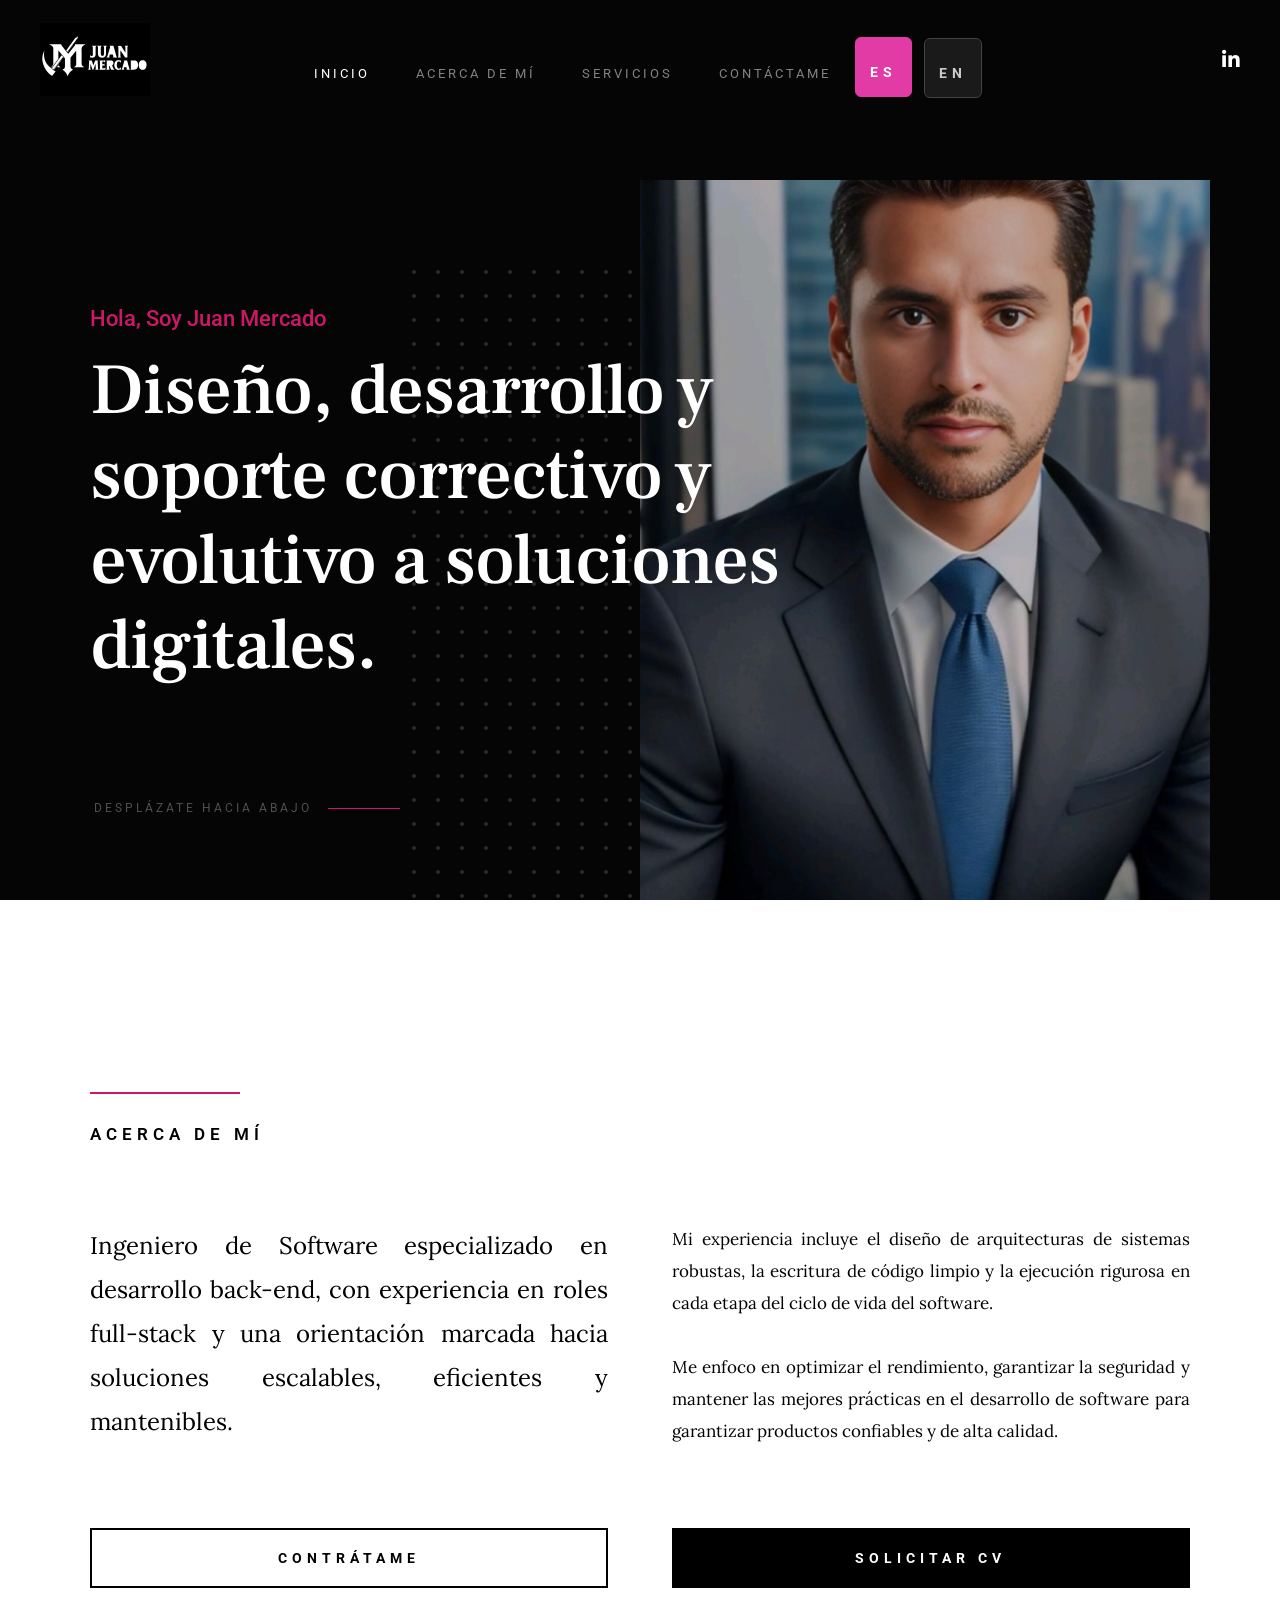
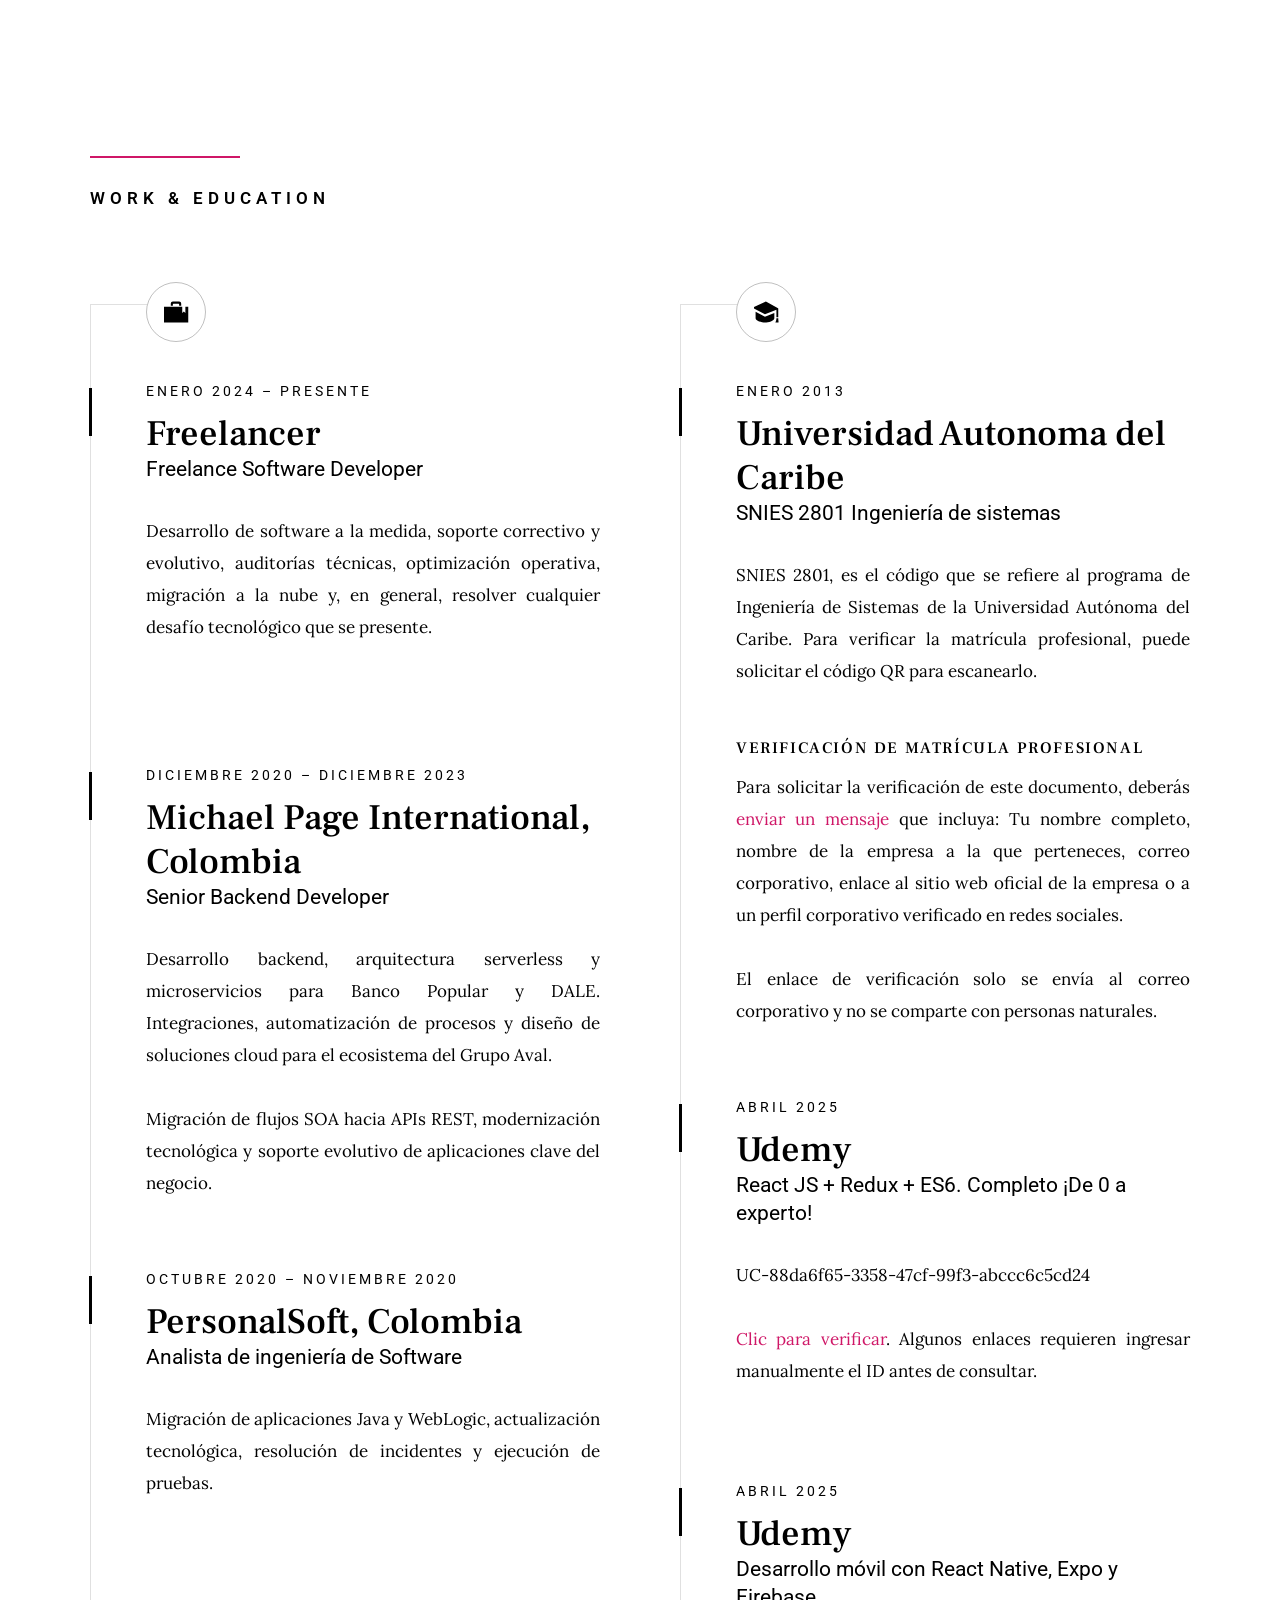
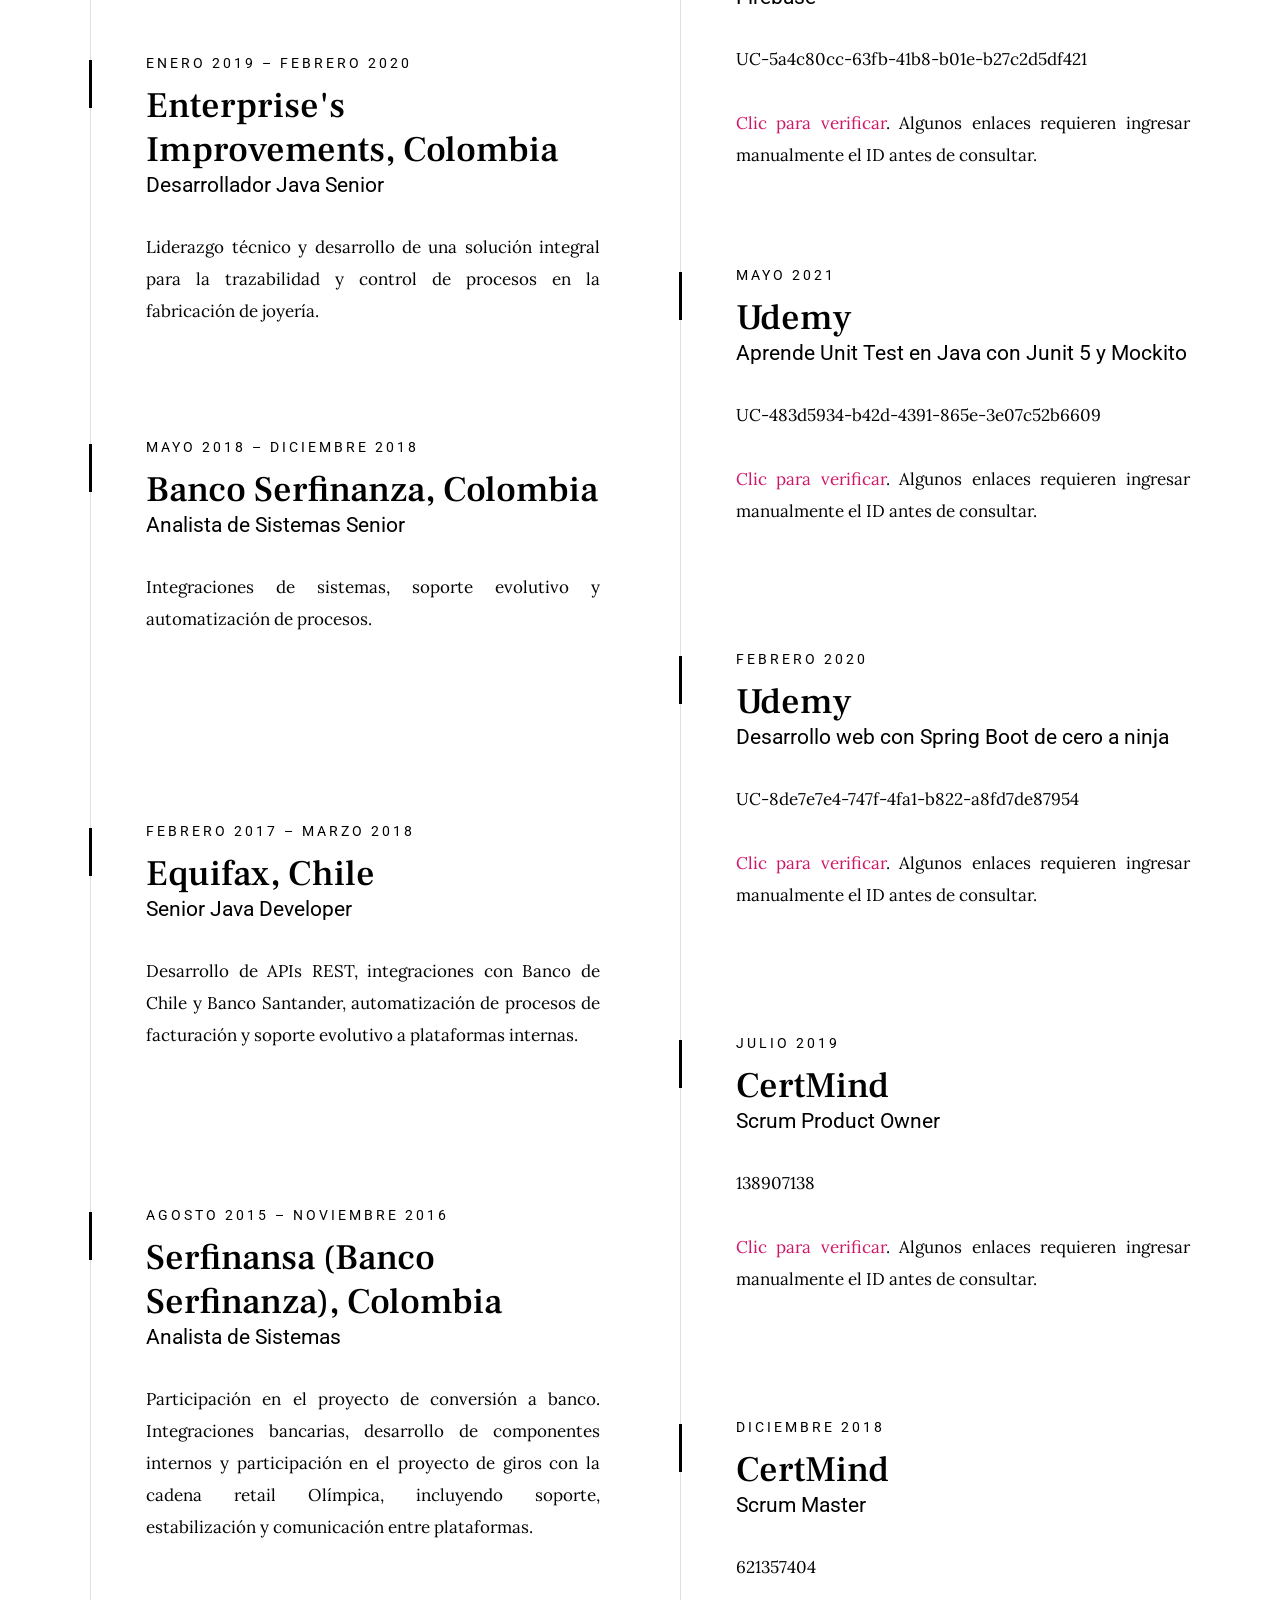
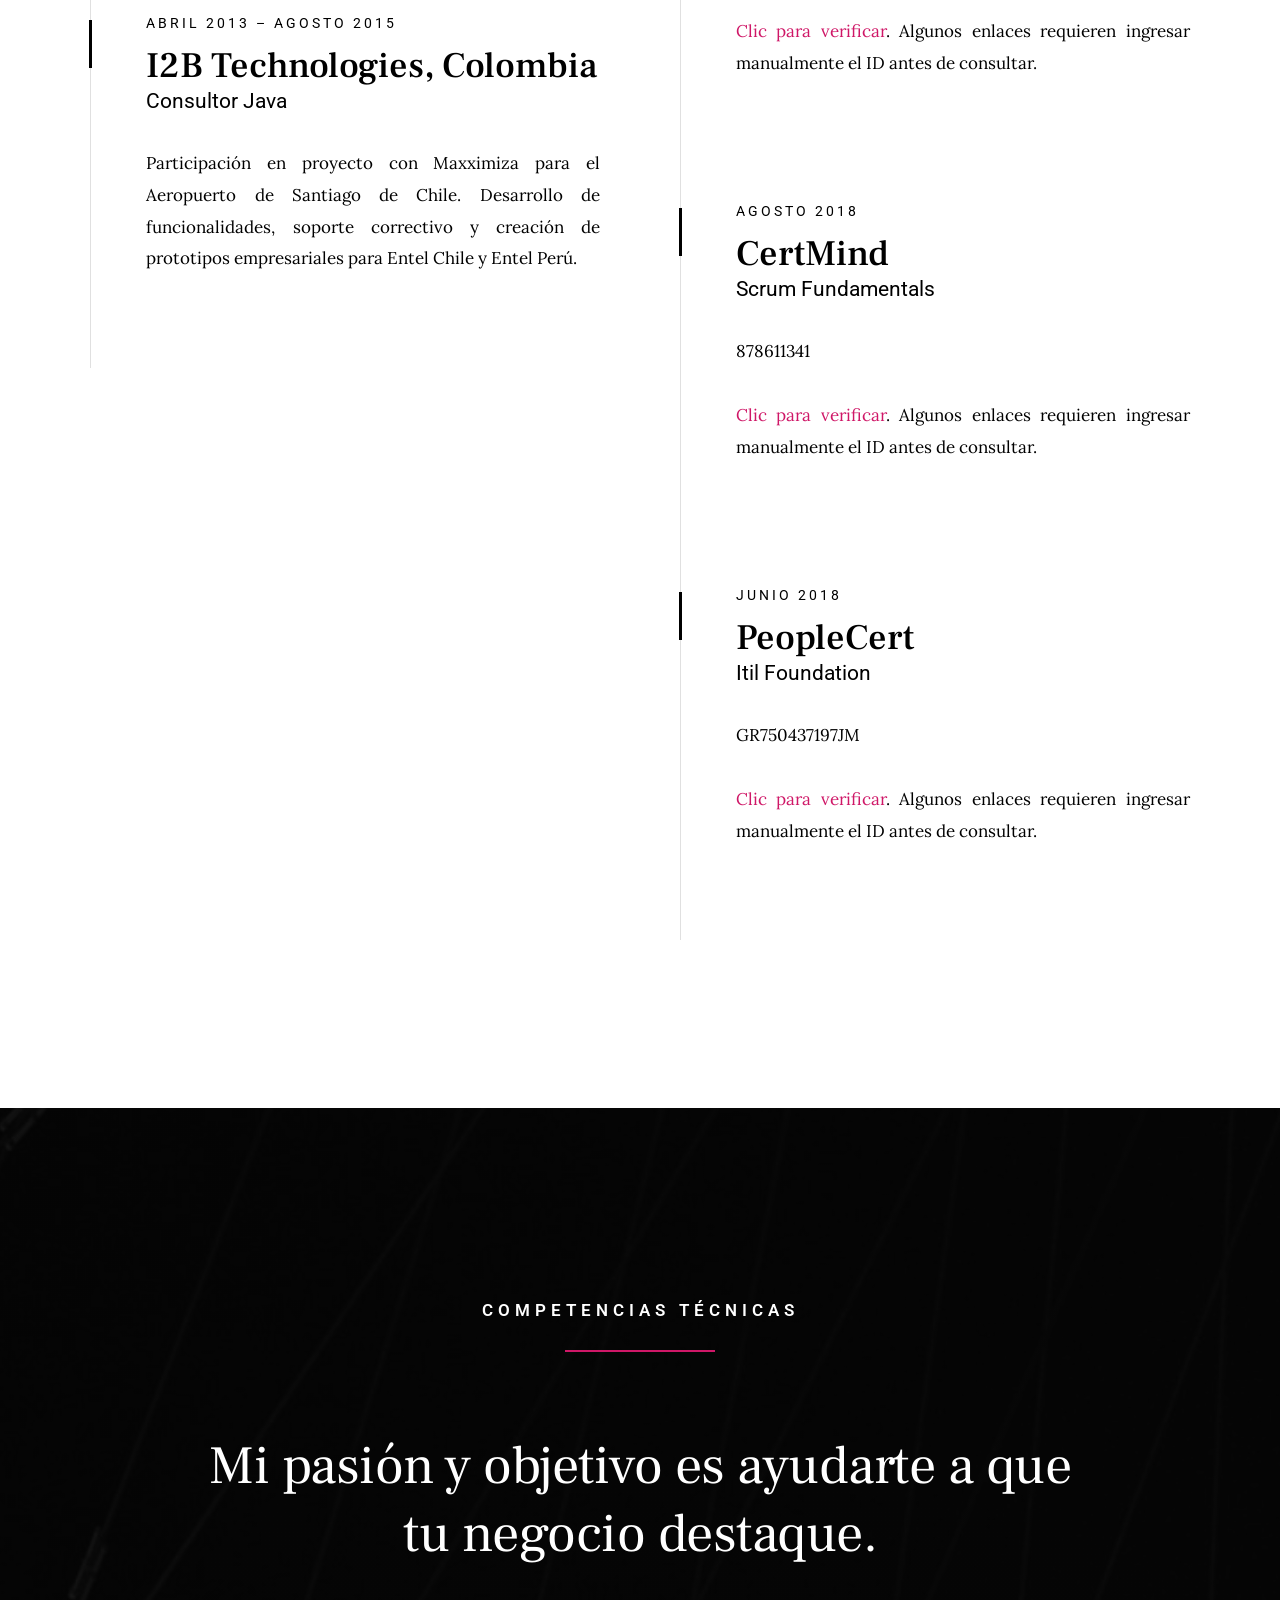
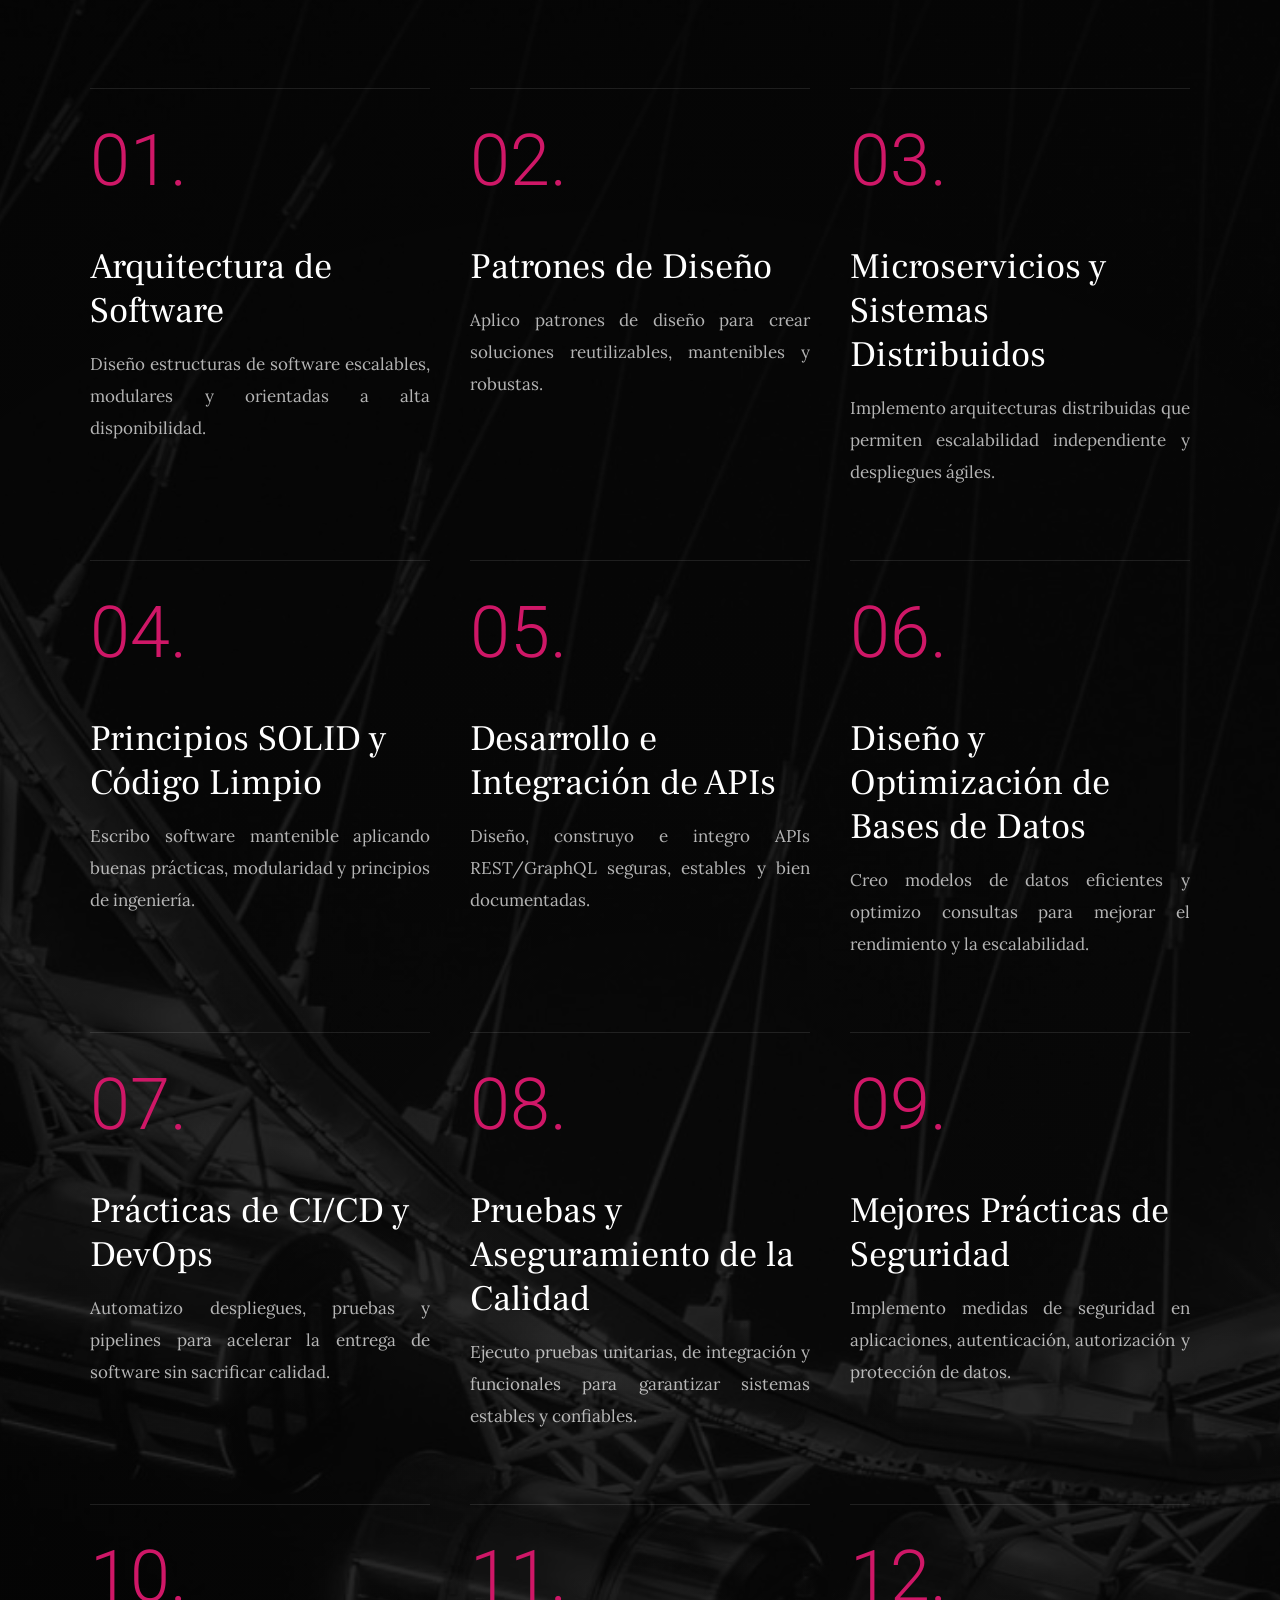
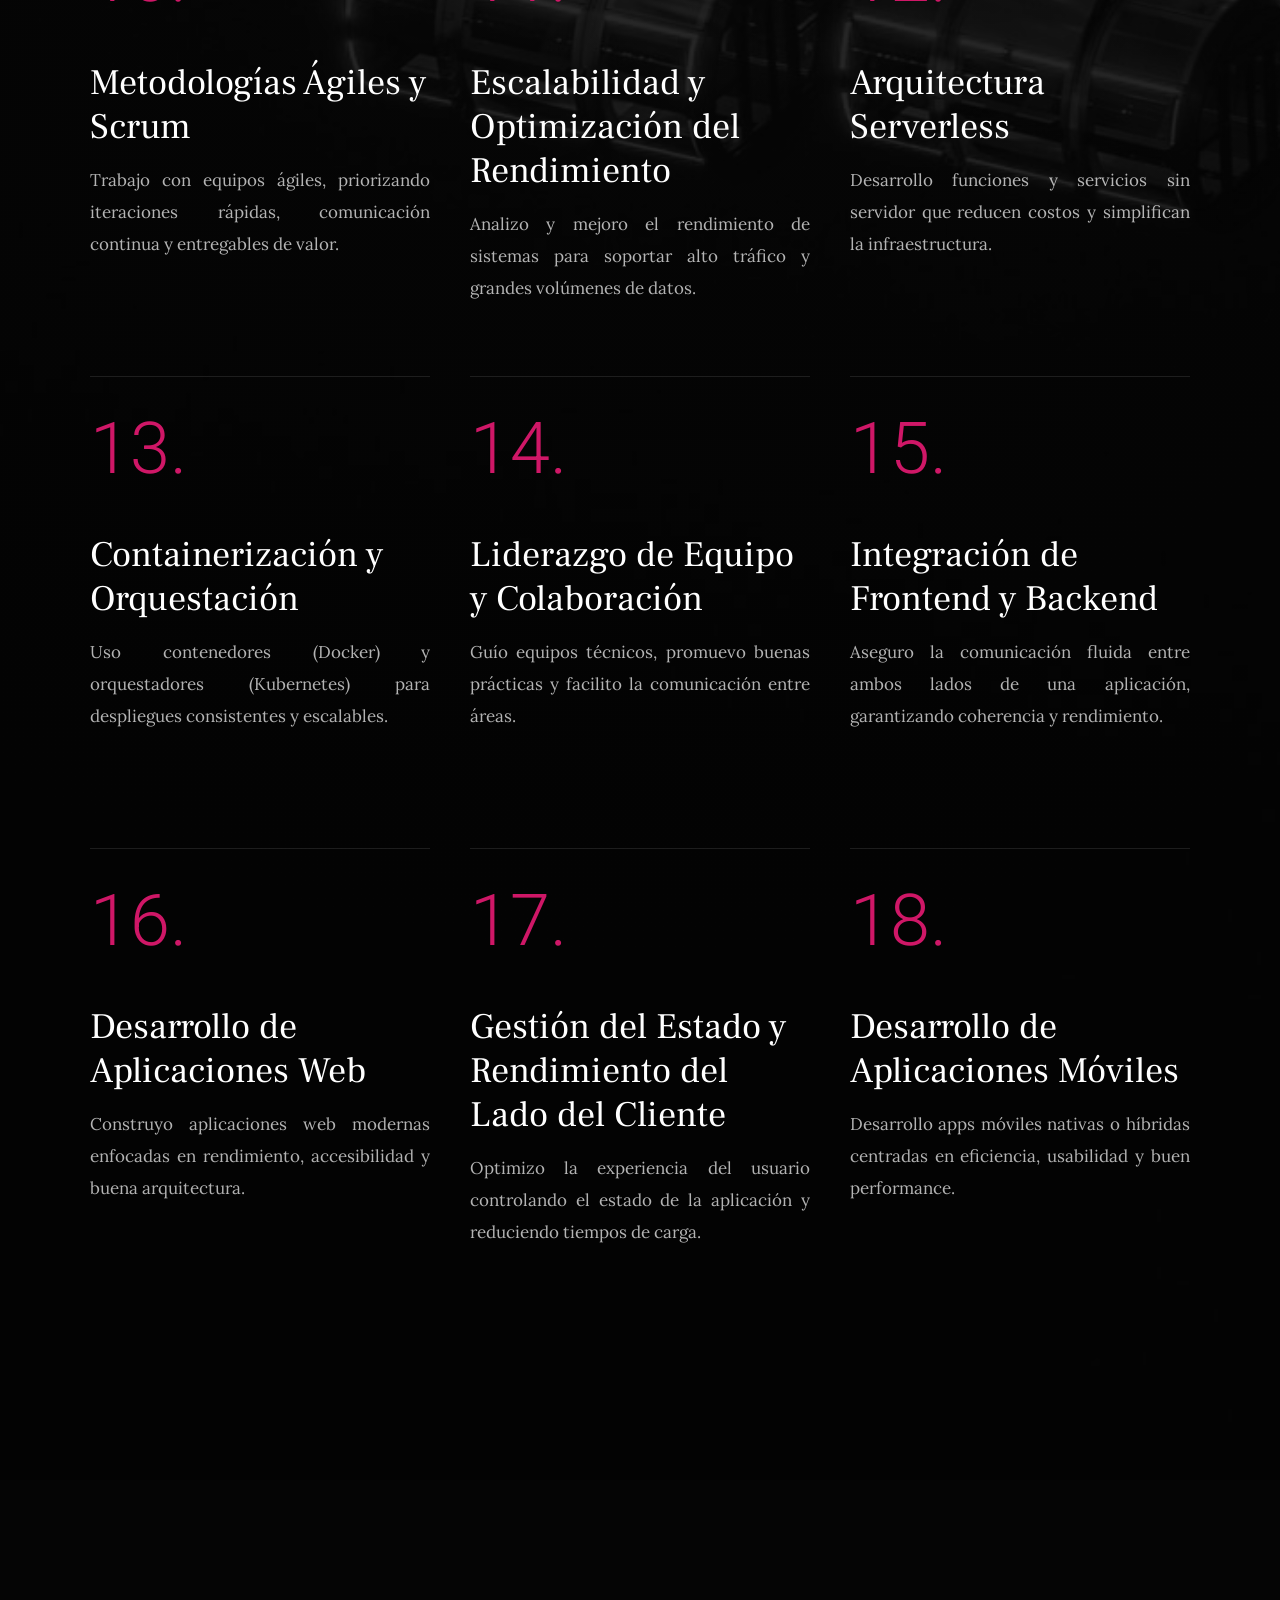
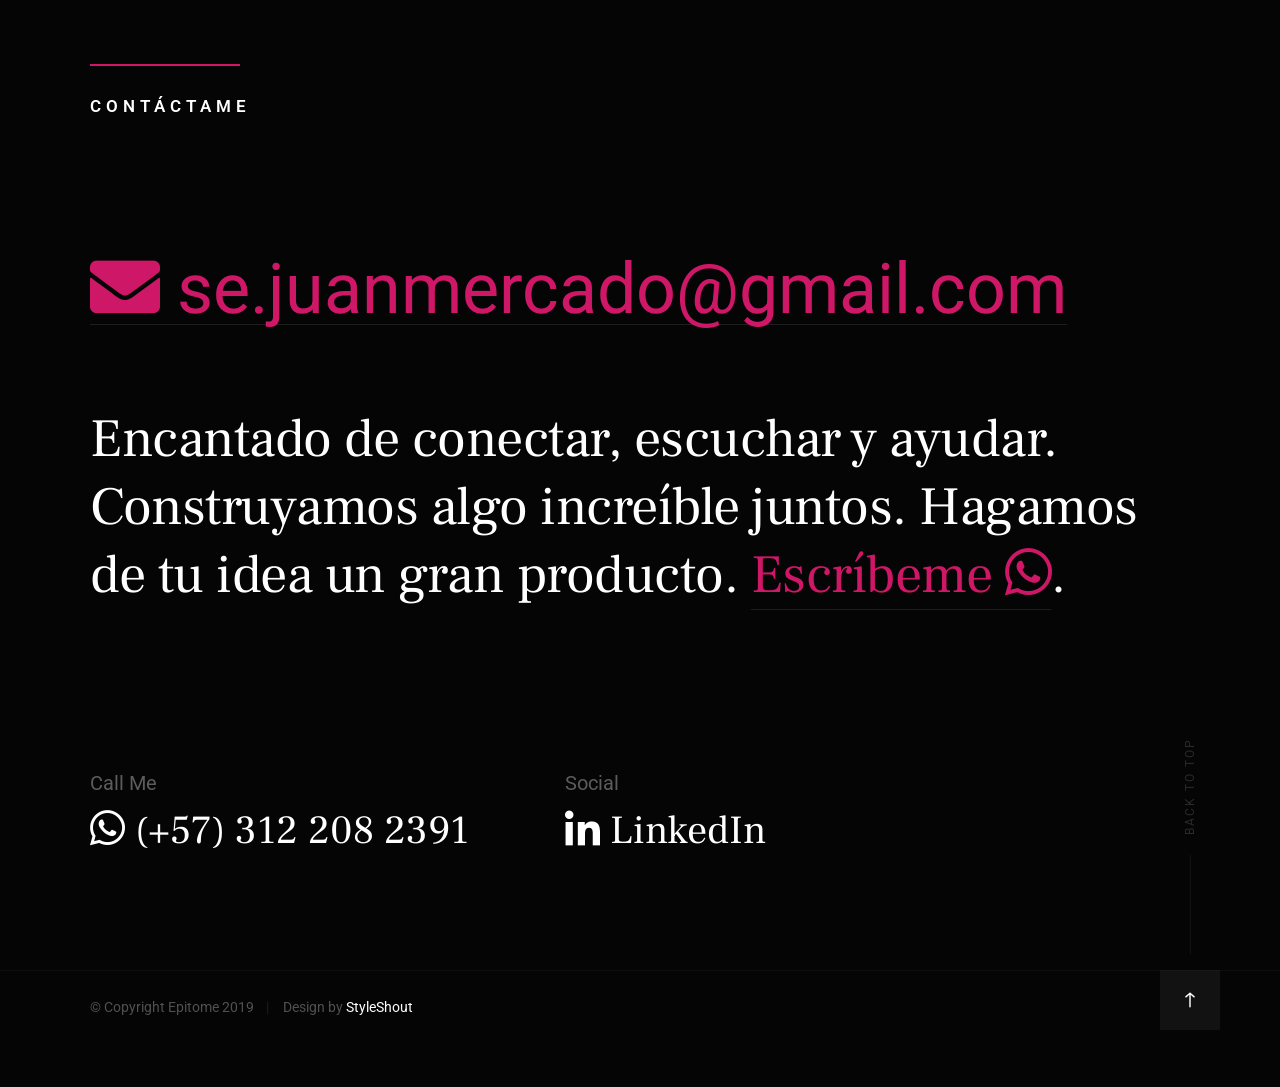
==== index_en.html @ bcd654df "10 - Se crea copia del archivo index para crear el sitio web en ingles." ====
<!DOCTYPE html>
<html class="no-js" lang="en">
   <head>
      <!--- basic page needs
         ================================================== -->
      <meta charset="utf-8">
      <title>Juan Mercado profile</title>
      <meta name="description" content="">
      <meta name="author" content="">
      <!-- mobile specific metas
         ================================================== -->
      <meta name="viewport" content="width=device-width, initial-scale=1">
      <!-- CSS
         ================================================== -->
      <link rel="stylesheet" href="css/base.css">
      <link rel="stylesheet" href="css/vendor.css">
      <link rel="stylesheet" href="css/main.css">
      <link rel="stylesheet" href="css/lang-switcher.css">
      <!-- script
         ================================================== -->
      <script src="js/modernizr.js"></script>
      <script src="js/pace.min.js"></script>
      <!-- favicons
         ================================================== -->
      <link rel="apple-touch-icon" sizes="180x180" href="apple-touch-icon.png">
      <link rel="icon" type="image/png" sizes="32x32" href="favicon-32x32.png">
      <link rel="icon" type="image/png" sizes="16x16" href="favicon-16x16.png">
      <link rel="manifest" href="site.webmanifest">
   </head>
   <body id="top">
      <div id="preloader">
         <div id="loader"></div>
      </div>
      <!-- site header
         ================================================== -->
      <header class="s-header">
         <div class="header-logo">
            <a class="site-logo" href="index.html">
            <img src="images/logo.svg" alt="Homepage">
            </a>
         </div>
         <nav class="header-nav-wrap">
            <ul class="header-main-nav">
               <li class="current"><a class="smoothscroll" href="#intro" title="intro">Inicio</a></li>
               <li><a class="smoothscroll" href="#about" title="about">Acerca de mí</a></li>
               <li><a class="smoothscroll" href="#services" title="services">Servicios</a></li>
               <li><a class="smoothscroll" href="#contact" title="contact us">Contáctame</a></li>
            </ul>
            <ul>
               <li>
                  <!-- language switcher -->
                  <div class="lang-switch">
                     <button data-lang="es" class="lang-option active">ES</button>
                     <button data-lang="en" class="lang-option">EN</button>
                  </div>
                  <!-- end language switcher -->
               </li>
            </ul>
            <ul class="header-social">
               <li><a href="https://www.linkedin.com/in/judam889/" target="_blank"><i class="fab fa-linkedin-in" aria-hidden="true"></i></a></li>
            </ul>
         </nav>
         <a class="header-menu-toggle" href="#"><span>Menu</span></a>
      </header>
      <!-- end s-header -->
      <!-- intro
         ================================================== -->
      <section id="intro" class="s-intro target-section">
         <div class="row intro-content">
            <div class="column large-9 mob-full intro-text">
               <h3>Hola, Soy Juan Mercado</h3>
               <h1>
                  Diseño, desarrollo y<br>
                  soporte correctivo y<br>
                  evolutivo a soluciones digitales.
               </h1>
            </div>
            <div class="intro-scroll">
               <a href="#about" class="intro-scroll-link smoothscroll">
               Desplázate hacia abajo
               </a>
            </div>
            <div class="intro-grid"></div>
            <div class="intro-pic"></div>
         </div>
         <!-- end row -->
      </section>
      <!-- end intro -->
      <!-- about
         ================================================== -->
      <section id="about" class="s-about target-section">
         <div class="about-me">
            <div class="row heading-block" data-aos="fade-up">
               <div class="column large-full">
                  <h2 class="section-heading">Acerca de mí</h2>
               </div>
            </div>
            <div class="row about-me__content" data-aos="fade-up">
               <div class="column large-full about-me__text">
                  <p class="lead">
                     Ingeniero de Software especializado en desarrollo back-end, con experiencia en roles full-stack y una orientación marcada hacia soluciones escalables, eficientes y mantenibles.
                  </p>
                  <p>
                     Mi experiencia incluye el diseño de arquitecturas de sistemas robustas, la escritura de código limpio y la ejecución rigurosa en cada etapa del ciclo de vida del software.
                  </p>
                  <p>
                     Me enfoco en optimizar el rendimiento, garantizar la seguridad y mantener las mejores prácticas en el desarrollo de software para garantizar productos confiables y de alta calidad.
                  </p>
               </div>
            </div>
            <div class="row about-me__buttons">
               <div class="column large-half tab-full" data-aos="fade-up">
                  <a href="#contact" class="btn btn--stroke full-width">Contrátame</a>
               </div>
               <div class="column large-half tab-full" data-aos="fade-up">
                  <a href="https://wa.me/573122082391?text=Hola%2C%20Juan%20%F0%9F%91%8B%0ATe%20escribo%20desde%20tu%20web%20profesional.%20Estoy%20interesado%20en%20conversar%20contigo%2C%20ya%20que%20tu%20perfil%20podr%C3%ADa%20ajustarse%20a%20mis%20necesidades.%0A%0AEntiendo%20que%20un%20curr%C3%ADculo%20puede%20contener%20informaci%C3%B3n%20sensible%2C%20por%20lo%20que%20comprendo%20que%20necesites%20validar%20mi%20identidad%20e%20intenci%C3%B3n%20antes%20de%20compartir%20el%20acceso.%20%F0%9F%94%90%0A%0ADespu%C3%A9s%20de%20hablar%20un%20poco%20y%20contarte%20el%20motivo%20de%20mi%20mensaje%2C%20me%20gustar%C3%ADa%20que%20me%20dieras%20acceso%20a%20tu%20curr%C3%ADculo%2C%20al%20cual%20se%20accede%20a%20trav%C3%A9s%20de%20este%20enlace%3A%0A%F0%9F%94%97%20https%3A%2F%2Fdrive.google.com%2Ffile%2Fd%2F11HLzEJvxlFFvj3bLVHez7v60X85svmte%2Fview%3Fusp%3Ddrive_link" target="_blank" class="btn btn--primary full-width">Solicitar CV</a>
               </div>
            </div>
         </div>
         <!-- end about-me -->
         <div class="about-experience">
            <div class="row heading-block" data-aos="fade-up">
               <div class="column large-full">
                  <h2 class="section-heading">Work & Education</h2>
               </div>
            </div>
            <div class="row about-experience__timeline">
               <div class="column large-half tab-full" data-aos="fade-up">
                  <div class="timeline">
                     <div class="timeline__icon-wrap">
                        <span class="timeline__icon timeline__icon--work"></span>
                     </div>
                     <div class="timeline__block">
                        <div class="timeline__bullet"></div>
                        <div class="timeline__header">
                           <p class="timeline__timeframe">Enero 2024 – Presente</p>
                           <h3 class="item-title">Freelancer</h3>
                           <h5>Freelance Software Developer</h5>
                        </div>
                        <div class="timeline__desc">
                           <p>Desarrollo de software a la medida, soporte correctivo y evolutivo, auditorías técnicas, optimización operativa, migración a la nube y, en general, resolver cualquier desafío tecnológico que se presente.</p>
                        </div>
                     </div>
                     <div class="timeline__block">
                        <div class="timeline__bullet"></div>
                        <div class="timeline__header">
                           <p class="timeline__timeframe">Diciembre 2020 – Diciembre 2023</p>
                           <h3 class="item-title">Michael Page International, Colombia</h3>
                           <h5>Senior Backend Developer</h5>
                        </div>
                        <div class="timeline__desc">
                           <p>Desarrollo backend, arquitectura serverless y microservicios para Banco Popular y DALE. Integraciones, automatización de procesos y diseño de soluciones cloud para el ecosistema del Grupo Aval.</p>

                           <p>Migración de flujos SOA hacia APIs REST, modernización tecnológica y soporte evolutivo de aplicaciones clave del negocio.</p>
                        </div>
                     </div>
                     <div class="timeline__block">
                        <div class="timeline__bullet"></div>
                        <div class="timeline__header">
                           <p class="timeline__timeframe">Octubre 2020 – Noviembre 2020</p>
                           <h3 class="item-title">PersonalSoft, Colombia</h3>
                           <h5>Analista de ingeniería de Software</h5>
                        </div>
                        <div class="timeline__desc">
                           <p>Migración de aplicaciones Java y WebLogic, actualización tecnológica, resolución de incidentes y ejecución de pruebas.</p>
                        </div>
                     </div>
                     <div class="timeline__block">
                        <div class="timeline__bullet"></div>
                        <div class="timeline__header">
                           <p class="timeline__timeframe">Enero 2019 – Febrero 2020</p>
                           <h3 class="item-title">Enterprise's Improvements, Colombia</h3>
                           <h5>Desarrollador Java Senior</h5>
                        </div>
                        <div class="timeline__desc">
                           <p>Liderazgo técnico y desarrollo de una solución integral para la trazabilidad y control de procesos en la fabricación de joyería.</p>
                        </div>
                     </div>
                     <div class="timeline__block">
                        <div class="timeline__bullet"></div>
                        <div class="timeline__header">
                           <p class="timeline__timeframe">Mayo 2018 – Diciembre 2018</p>
                           <h3 class="item-title">Banco Serfinanza, Colombia</h3>
                           <h5>Analista de Sistemas Senior</h5>
                        </div>
                        <div class="timeline__desc">
                           <p>Integraciones de sistemas, soporte evolutivo y automatización de procesos.</p>
                        </div>
                     </div>
                     <div class="timeline__block">
                        <div class="timeline__bullet"></div>
                        <div class="timeline__header">
                           <p class="timeline__timeframe">Febrero 2017 – Marzo 2018</p>
                           <h3 class="item-title">Equifax, Chile</h3>
                           <h5>Senior Java Developer</h5>
                        </div>
                        <div class="timeline__desc">
                           <p>Desarrollo de APIs REST, integraciones con Banco de Chile y Banco Santander, automatización de procesos de facturación y soporte evolutivo a plataformas internas.</p>
                        </div>
                     </div>
                     <div class="timeline__block">
                        <div class="timeline__bullet"></div>
                        <div class="timeline__header">
                           <p class="timeline__timeframe">Agosto 2015 – Noviembre 2016</p>
                           <h3 class="item-title">Serfinansa (Banco Serfinanza), Colombia</h3>
                           <h5>Analista de Sistemas</h5>
                        </div>
                        <div class="timeline__desc">
                           <p>Participación en el proyecto de conversión a banco. Integraciones bancarias, desarrollo de componentes internos y participación en el proyecto de giros con la cadena retail Olímpica, incluyendo soporte, estabilización y comunicación entre plataformas.</p>
                        </div>
                     </div>
                     <div class="timeline__block">
                        <div class="timeline__bullet"></div>
                        <div class="timeline__header">
                           <p class="timeline__timeframe">Abril 2013 – Agosto 2015</p>
                           <h3 class="item-title">I2B Technologies, Colombia</h3>
                           <h5>Consultor Java</h5>
                        </div>
                        <div class="timeline__desc">
                           <p>Participación en proyecto con Maxximiza para el Aeropuerto de Santiago de Chile. Desarrollo de funcionalidades, soporte correctivo y creación de prototipos empresariales para Entel Chile y Entel Perú.</p>
                        </div>
                     </div>
                  </div>
               </div>
               <div class="column large-half tab-full" data-aos="fade-up">
                  <div class="timeline">
                     <div class="timeline__icon-wrap">
                        <span class="timeline__icon timeline__icon--education"></span>
                     </div>
                     <div class="timeline__block">
                        <div class="timeline__bullet"></div>
                        <div class="timeline__header">
                           <p class="timeline__timeframe">Enero 2013</p>
                           <h3 class="item-title">Universidad Autonoma del Caribe</h3>
                           <h5>SNIES 2801 Ingeniería de sistemas</h5>
                        </div>
                        <div class="timeline__desc">
                           <p>SNIES 2801, es el código que se refiere al programa de Ingeniería de Sistemas de la Universidad Autónoma del Caribe. Para verificar la matrícula profesional, puede solicitar el código QR para escanearlo.</p>
                           <h6>Verificación de matrícula profesional</h6>
                           <p>Para solicitar la verificación de este documento, deberás <a href="https://wa.me/573122082391?text=Hola%2C%20Juan%20%F0%9F%91%8B%0AEstoy%20interesado%20en%20conversar%20contigo%20y%20verificar%20tu%20m%C3%A1tricula%20profesional%2C%20tal%20como%20indicas%20en%20tu%20sitio%20web.%0APara%20que%20puedas%20validar%20mi%20identidad%20e%20intenci%C3%B3n%20antes%20de%20compartir%20el%20enlace%2C%20te%20dejo%20los%20datos%20que%20solicitas%3A%0A%0A%E2%80%A2%20Nombre%20completo%3A%0A%E2%80%A2%20Empresa%20a%20la%20que%20pertenezco%3A%0A%E2%80%A2%20Correo%20corporativo%3A%0A%E2%80%A2%20Sitio%20web%20oficial%20o%20perfil%20corporativo%20verificado%3A">enviar un mensaje</a>
                            que incluya: Tu nombre completo, nombre de la empresa a la que perteneces, correo corporativo, enlace al sitio web oficial de la empresa o a un perfil corporativo verificado en redes sociales.</p>
                           <p>El enlace de verificación solo se envía al correo corporativo y no se comparte con personas naturales.</p>
                        </div>
                     </div>
                     <div class="timeline__block">
                        <div class="timeline__bullet"></div>
                        <div class="timeline__header">
                           <p class="timeline__timeframe">Abril 2025</p>
                           <h3 class="item-title">Udemy</h3>
                           <h5>React JS + Redux + ES6. Completo ¡De 0 a experto!</h5>
                        </div>
                        <div class="timeline__desc">
                           <p>UC-88da6f65-3358-47cf-99f3-abccc6c5cd24</p>
                           <p><a href="https://www.udemy.com/certificate/UC-88da6f65-3358-47cf-99f3-abccc6c5cd24/" target="_blank">Clic para verificar</a>. Algunos enlaces requieren ingresar manualmente el ID antes de consultar.</p>
                        </div>
                     </div>

                     <div class="timeline__block">
                        <div class="timeline__bullet"></div>
                        <div class="timeline__header">
                           <p class="timeline__timeframe">Abril 2025</p>
                           <h3 class="item-title">Udemy</h3>
                           <h5>Desarrollo móvil con React Native, Expo y Firebase</h5>
                        </div>
                        <div class="timeline__desc">
                           <p>UC-5a4c80cc-63fb-41b8-b01e-b27c2d5df421</p>
                           <p><a href="https://www.udemy.com/certificate/UC-5a4c80cc-63fb-41b8-b01e-b27c2d5df421/" target="_blank">Clic para verificar</a>. Algunos enlaces requieren ingresar manualmente el ID antes de consultar.</p>
                        </div>
                     </div>
                     <div class="timeline__block">
                        <div class="timeline__bullet"></div>
                        <div class="timeline__header">
                           <p class="timeline__timeframe">Mayo 2021</p>
                           <h3 class="item-title">Udemy</h3>
                           <h5>Aprende Unit Test en Java con Junit 5 y Mockito</h5>
                        </div>
                        <div class="timeline__desc">
                           <p>UC-483d5934-b42d-4391-865e-3e07c52b6609</p>
                           <p><a href="https://www.udemy.com/certificate/UC-483d5934-b42d-4391-865e-3e07c52b6609/" target="_blank">Clic para verificar</a>. Algunos enlaces requieren ingresar manualmente el ID antes de consultar.</p>
                        </div>
                     </div>
                     <div class="timeline__block">
                        <div class="timeline__bullet"></div>
                        <div class="timeline__header">
                           <p class="timeline__timeframe">Febrero 2020</p>
                           <h3 class="item-title">Udemy</h3>
                           <h5>Desarrollo web con Spring Boot de cero a ninja</h5>
                        </div>
                        <div class="timeline__desc">
                           <p>UC-8de7e7e4-747f-4fa1-b822-a8fd7de87954</p>
                           <p><a href="https://www.udemy.com/certificate/UC-8de7e7e4-747f-4fa1-b822-a8fd7de87954/" target="_blank">Clic para verificar</a>. Algunos enlaces requieren ingresar manualmente el ID antes de consultar.</p>
                        </div>
                     </div>
                     <div class="timeline__block">
                        <div class="timeline__bullet"></div>
                        <div class="timeline__header">
                           <p class="timeline__timeframe">Julio 2019</p>
                           <h3 class="item-title">CertMind</h3>
                           <h5>Scrum Product Owner</h5>
                        </div>
                        <div class="timeline__desc">
                           <p>138907138</p>
                           <p><a href="https://certmind.org/platform/public/index.php/validate-e-cert" target="_blank">Clic para verificar</a>. Algunos enlaces requieren ingresar manualmente el ID antes de consultar.</p>
                        </div>
                     </div>
                     <div class="timeline__block">
                        <div class="timeline__bullet"></div>
                        <div class="timeline__header">
                           <p class="timeline__timeframe">Diciembre 2018</p>
                           <h3 class="item-title">CertMind</h3>
                           <h5>Scrum Master</h5>
                        </div>
                        <div class="timeline__desc">
                           <p>621357404</p>
                           <p><a href="https://certmind.org/platform/public/index.php/validate-e-cert" target="_blank">Clic para verificar</a>. Algunos enlaces requieren ingresar manualmente el ID antes de consultar.</p>
                        </div>
                     </div>
                     <div class="timeline__block">
                        <div class="timeline__bullet"></div>
                        <div class="timeline__header">
                           <p class="timeline__timeframe">Agosto 2018</p>
                           <h3 class="item-title">CertMind</h3>
                           <h5>Scrum Fundamentals</h5>
                        </div>
                        <div class="timeline__desc">
                           <p>878611341</p>
                           <p><a href="https://certmind.org/platform/public/index.php/validate-e-cert" target="_blank">Clic para verificar</a>. Algunos enlaces requieren ingresar manualmente el ID antes de consultar.</p>
                        </div>
                     </div>
                     <div class="timeline__block">
                        <div class="timeline__bullet"></div>
                        <div class="timeline__header">
                           <p class="timeline__timeframe">Junio 2018</p>
                           <h3 class="item-title">PeopleCert</h3>
                           <h5>Itil Foundation</h5>
                        </div>
                        <div class="timeline__desc">
                           <p>GR750437197JM</p>
                           <p><a href="https://www.peoplecert.org/for-corporations/certificate-verification-service" target="_blank">Clic para verificar</a>. Algunos enlaces requieren ingresar manualmente el ID antes de consultar.</p>
                        </div>
                     </div>
                  </div>
               </div>
            </div>
         </div>
         <!-- end about-experience -->
      </section>
      <!-- end s-about -->
      <!-- services
         ================================================== -->
      <section id="services" class="s-services ss-dark target-section">
         <div class="shadow-overlay"></div>
         <div class="row heading-block heading-block--center" data-aos="fade-up">
            <div class="column large-full">
               <h2 class="section-heading section-heading--centerbottom">Competencias Técnicas</h2>
               <p class="section-desc">
                  Mi pasión y objetivo es ayudarte a que tu negocio destaque.
               </p>
            </div>
         </div>
         <!-- end heading-block -->

         <div class="row services-list block-large-1-3 block-medium-1-2 block-tab-full">
            <div class="column item-service" data-aos="fade-up">
               <div class="item-service__content">
                  <h4 class="item-title">Arquitectura de Software</h4>
                  <p>
                     Diseño estructuras de software escalables, modulares y orientadas a alta disponibilidad.
                  </p>
               </div>
            </div>
            <div class="column item-service" data-aos="fade-up">
               <div class="item-service__content">
                  <h4 class="item-title">Patrones de Diseño</h4>
                  <p>
                     Aplico patrones de diseño para crear soluciones reutilizables, mantenibles y robustas.
                  </p>
               </div>
            </div>
            <div class="column item-service" data-aos="fade-up">
               <div class="item-service__content">
                  <h4 class="item-title">Microservicios y Sistemas Distribuidos</h4>
                  <p>
                     Implemento arquitecturas distribuidas que permiten escalabilidad independiente y despliegues ágiles.
                  </p>
               </div>
            </div>
            <div class="column item-service" data-aos="fade-up">
               <div class="item-service__content">
                  <h4 class="item-title">Principios SOLID y Código Limpio</h4>
                  <p>
                     Escribo software mantenible aplicando buenas prácticas, modularidad y principios de ingeniería.
                  </p>
               </div>
            </div>
            <div class="column item-service" data-aos="fade-up">
               <div class="item-service__content">
                  <h4 class="item-title">Desarrollo e Integración de APIs</h4>
                  <p>
                     Diseño, construyo e integro APIs REST/GraphQL seguras, estables y bien documentadas.
                  </p>
               </div>
            </div>
            <div class="column item-service" data-aos="fade-up">
               <div class="item-service__content">
                  <h4 class="item-title">Diseño y Optimización de Bases de Datos</h4>
                  <p>
                     Creo modelos de datos eficientes y optimizo consultas para mejorar el rendimiento y la escalabilidad.
                  </p>
               </div>
            </div>

            <div class="column item-service" data-aos="fade-up">
               <div class="item-service__content">
                  <h4 class="item-title">Prácticas de CI/CD y DevOps</h4>
                  <p>
                     Automatizo despliegues, pruebas y pipelines para acelerar la entrega de software sin sacrificar calidad.
                  </p>
               </div>
            </div>
            <div class="column item-service" data-aos="fade-up">
               <div class="item-service__content">
                  <h4 class="item-title">Pruebas y Aseguramiento de la Calidad</h4>
                  <p>
                     Ejecuto pruebas unitarias, de integración y funcionales para garantizar sistemas estables y confiables.
                  </p>
               </div>
            </div>
            <div class="column item-service" data-aos="fade-up">
               <div class="item-service__content">
                  <h4 class="item-title">Mejores Prácticas de Seguridad</h4>
                  <p>
                     Implemento medidas de seguridad en aplicaciones, autenticación, autorización y protección de datos.
                  </p>
               </div>
            </div>
            <div class="column item-service" data-aos="fade-up">
               <div class="item-service__content">
                  <h4 class="item-title">Metodologías Ágiles y Scrum</h4>
                  <p>
                     Trabajo con equipos ágiles, priorizando iteraciones rápidas, comunicación continua y entregables de valor.
                  </p>
               </div>
            </div>
            <div class="column item-service" data-aos="fade-up">
               <div class="item-service__content">
                  <h4 class="item-title">Escalabilidad y Optimización del Rendimiento</h4>
                  <p>
                     Analizo y mejoro el rendimiento de sistemas para soportar alto tráfico y grandes volúmenes de datos.
                  </p>
               </div>
            </div>

            <div class="column item-service" data-aos="fade-up">
               <div class="item-service__content">
                  <h4 class="item-title">Arquitectura Serverless</h4>
                  <p>
                     Desarrollo funciones y servicios sin servidor que reducen costos y simplifican la infraestructura.
                  </p>
               </div>
            </div>

 
            <div class="column item-service" data-aos="fade-up">
               <div class="item-service__content">
                  <h4 class="item-title">Containerización y Orquestación</h4>
                  <p>
                     Uso contenedores (Docker) y orquestadores (Kubernetes) para despliegues consistentes y escalables. </p>
               </div>
            </div>
            <div class="column item-service" data-aos="fade-up">
               <div class="item-service__content">
                  <h4 class="item-title">Liderazgo de Equipo y Colaboración</h4>
                  <p>
                     Guío equipos técnicos, promuevo buenas prácticas y facilito la comunicación entre áreas.
                  </p>
               </div>
            </div>
            <div class="column item-service" data-aos="fade-up">
               <div class="item-service__content">
                  <h4 class="item-title">Integración de Frontend y Backend</h4>
                  <p>
                     Aseguro la comunicación fluida entre ambos lados de una aplicación, garantizando coherencia y rendimiento.
                  </p>
               </div>
            </div>
            <div class="column item-service" data-aos="fade-up">
               <div class="item-service__content">
                  <h4 class="item-title">Desarrollo de Aplicaciones Web</h4>
                  <p>
                     Construyo aplicaciones web modernas enfocadas en rendimiento, accesibilidad y buena arquitectura.
                  </p>
               </div>
            </div>
            <div class="column item-service" data-aos="fade-up">
               <div class="item-service__content">
                  <h4 class="item-title">Gestión del Estado y Rendimiento del Lado del Cliente</h4>
                  <p>
                     Optimizo la experiencia del usuario controlando el estado de la aplicación y reduciendo tiempos de carga.
                  </p>
               </div>
            </div>
            <div class="column item-service" data-aos="fade-up">
               <div class="item-service__content">
                  <h4 class="item-title">Desarrollo de Aplicaciones Móviles</h4>
                  <p>
                     Desarrollo apps móviles nativas o híbridas centradas en eficiencia, usabilidad y buen performance.
                  </p>
               </div>
            </div>
         
         </div>
         <!-- end services-list -->
      </section>
      <!-- end s-services -->

      <!-- contact
         ================================================== -->
      <section id="contact" class="s-contact ss-dark target-section">
         <div class="row heading-block" data-aos="fade-up">
            <div class="column large-full">
               <h2 class="section-heading">Contáctame</h2>
            </div>
         </div>
         <div class="row contact-main" data-aos="fade-up">
            <div class="column large-full">
               <p class="contact-email">
                  <a href="mailto:se.juanmercado@gmail.com"><i class="fa fa-envelope" aria-hidden="true"></i> se.juanmercado@gmail.com</a>
               </p>
               <p class="section-desc">
                  Encantado de conectar, escuchar y ayudar.
                  Construyamos algo increíble juntos.
                  Hagamos de tu idea un gran producto.                  
                  <a href="https://wa.me/573122082391?text=Hola%21%20Te%20escribo%20desde%20el%20enlace%20de%20tu%20perfil%20profesional.%20Me%20gustaría%20conversar%20contigo." target="_blank">Escríbeme <i class="fab fa-whatsapp"></i></a>.
               </p>
            </div>
         </div>
         <div class="row contact-infos" data-aos="fade-up" data-aos-anchor=".contact-main">
            <div class="column large-5 medium-full contact-phone">
               <h4>Call Me</h4>
               <a href="https://wa.me/573122082391"><i class="fab fa-whatsapp"></i> (+57) 312 208 2391</a>
            </div>
            <div class="column large-7 medium-full contact-social">
               <h4>Social</h4>
               <ul>
                  <li><a href="https://www.linkedin.com/in/judam889/" target="_blank" title="LinkedIn"><i class="fab fa-linkedin-in"></i> LinkedIn</a></li>
               </ul>
            </div>
         </div>
         <!-- end contact-infos -->
      </section>
      <!-- end s-contact -->
      <!-- footer
         ================================================== -->
      <footer>
         <div class="row">
            <div class="column large-full ss-copyright">
               <span>© Copyright Epitome 2019</span> 
               <span>Design by <a href="https://www.styleshout.com/">StyleShout</a></span>
            </div>
            <div class="ss-go-top">
               <a class="smoothscroll" title="Back to Top" href="#top"></a>
            </div>
         </div>
      </footer>
      <!-- photoswipe background
         ================================================== -->
      <div aria-hidden="true" class="pswp" role="dialog" tabindex="-1">
         <div class="pswp__bg"></div>
         <div class="pswp__scroll-wrap">
            <div class="pswp__container">
               <div class="pswp__item"></div>
               <div class="pswp__item"></div>
               <div class="pswp__item"></div>
            </div>
            <div class="pswp__ui pswp__ui--hidden">
               <div class="pswp__top-bar">
                  <div class="pswp__counter"></div>
                  <button class="pswp__button pswp__button--close" title="Close (Esc)"></button> <button class="pswp__button pswp__button--share" title=
                     "Share"></button> <button class="pswp__button pswp__button--fs" title="Toggle fullscreen"></button> <button class="pswp__button pswp__button--zoom" title=
                     "Zoom in/out"></button>
                  <div class="pswp__preloader">
                     <div class="pswp__preloader__icn">
                        <div class="pswp__preloader__cut">
                           <div class="pswp__preloader__donut"></div>
                        </div>
                     </div>
                  </div>
               </div>
               <div class="pswp__share-modal pswp__share-modal--hidden pswp__single-tap">
                  <div class="pswp__share-tooltip"></div>
               </div>
               <button class="pswp__button pswp__button--arrow--left" title="Previous (arrow left)"></button> <button class="pswp__button pswp__button--arrow--right" title=
                  "Next (arrow right)"></button>
               <div class="pswp__caption">
                  <div class="pswp__caption__center"></div>
               </div>
            </div>
         </div>
      </div>
      <!-- end photoSwipe background -->
      <!-- Java Script
         ================================================== -->
      <script src="js/jquery-3.2.1.min.js"></script>
      <script src="js/plugins.js"></script>
      <script src="js/main.js"></script>
      <script src="js/lang-switcher.js"></script>
   </body>
---- css/base.css ----
/* =================================================================== 
 *
 *  Epitome Base Stylesheet
 *  Template Ver. 1.0.0
 *  04-22-2019
 *  ------------------------------------------------------------------
 *
 *  TOC:
 *  # imports
 *  # normalize
 *  # basic/base setup styles
 *	# grid v2 
 *		## medium screen devices
 *		## tablets
 *		## mobile devices
 *		## small mobile devices <= 400px	
 *	# block grids
 *		## block grids - medium screen devices
 *		## block grids - tablets
 *		## block grids - mobile devices
 *		## block grids - small mobile devices <= 400px
 *	# MISC
 *
 * =================================================================== */


/* ===================================================================
 * # imports 
 *
 * ------------------------------------------------------------------- */
@import url("https://fonts.googleapis.com/css?family=Frank+Ruhl+Libre:400,500|Lora:400,400i,700,700i|Roboto:300,400,500,600,700");
@import url("font-awesome/css/fontawesome-all.css");


/* ==========================================================================
 * # normalize
 * normalize.css v8.0.1 | MIT License |
 * github.com/necolas/normalize.css
 *
 * -------------------------------------------------------------------------- */

/* ------------------------------------------------------------------- 
 * ## document
 * ------------------------------------------------------------------- */

/* 1. Correct the line height in all browsers.
 * 2. Prevent adjustments of font size after orientation changes in iOS.*/
html {
	line-height: 1.15;  /* 1 */
	-webkit-text-size-adjust: 100%;  /* 2 */
}

/* ------------------------------------------------------------------- 
 * ## sections
 * ------------------------------------------------------------------- */

/* Remove the margin in all browsers. */
body {
	margin: 0;
}

/* Render the `main` element consistently in IE. */
main {
	display: block;
}

/* Correct the font size and margin on `h1` elements within `section` and
 * `article` contexts in Chrome, Firefox, and Safari. */
h1 {
	font-size: 2em;
	margin: 0.67em 0;
}

/* ------------------------------------------------------------------- 
 * ## grouping
 * ------------------------------------------------------------------- */

/* 1. Add the correct box sizing in Firefox.
 * 2. Show the overflow in Edge and IE. */
hr {
	box-sizing: content-box;  /* 1 */
	height: 0;  /* 1 */
	overflow: visible;  /* 2 */
}

/* 1. Correct the inheritance and scaling of font size in all browsers.
 * 2. Correct the odd `em` font sizing in all browsers. */
pre {
	font-family: monospace, monospace;  /* 1 */
	font-size: 1em;  /* 2 */
}

/* ------------------------------------------------------------------- 
 * ## text-level semantics
 * ------------------------------------------------------------------- */

/* Remove the gray background on active links in IE 10. */
a {
	background-color: transparent;
}

/* 1. Remove the bottom border in Chrome 57-
 * 2. Add the correct text decoration in Chrome, Edge, IE, Opera, and Safari. */
abbr[title] {
	border-bottom: none;  /* 1 */
	text-decoration: underline;  /* 2 */
	text-decoration: underline dotted;  /* 2 */
}

/* Add the correct font weight in Chrome, Edge, and Safari. */
b,
strong {
	font-weight: bolder;
}

/* 1. Correct the inheritance and scaling of font size in all browsers.
 * 2. Correct the odd `em` font sizing in all browsers. */
code,
kbd,
samp {
	font-family: monospace, monospace;  /* 1 */
	font-size: 1em;  /* 2 */
}

/* Add the correct font size in all browsers. */
small {
	font-size: 80%;
}

/* Prevent `sub` and `sup` elements from affecting the line height in
 * all browsers. */
sub,
sup {
	font-size: 75%;
	line-height: 0;
	position: relative;
	vertical-align: baseline;
}

sub {
	bottom: -0.25em;
}

sup {
	top: -0.5em;
}

/* ------------------------------------------------------------------- 
 * ## embedded content
 * ------------------------------------------------------------------- */

/* Remove the border on images inside links in IE 10. */
img {
	border-style: none;
}

/* ------------------------------------------------------------------- 
 * ## forms
 * ------------------------------------------------------------------- */

/* 1. Change the font styles in all browsers.
 * 2. Remove the margin in Firefox and Safari. */
button,
input,
optgroup,
select,
textarea {
	font-family: inherit;  /* 1 */
	font-size: 100%;  /* 1 */
	line-height: 1.15;  /* 1 */
	margin: 0;  /* 2 */
}

/* Show the overflow in IE.
 * 1. Show the overflow in Edge. */
button,
input {

	/* 1 */
	overflow: visible;
}

/* Remove the inheritance of text transform in Edge, Firefox, and IE.
 * 1. Remove the inheritance of text transform in Firefox. */
button,
select {

	/* 1 */
	text-transform: none;
}

/* Correct the inability to style clickable types in iOS and Safari. */
button,
[type="button"],
[type="reset"],
[type="submit"] {
	-webkit-appearance: button;
}

/* Remove the inner border and padding in Firefox. */
button::-moz-focus-inner,
[type="button"]::-moz-focus-inner,
[type="reset"]::-moz-focus-inner,
[type="submit"]::-moz-focus-inner {
	border-style: none;
	padding: 0;
}

/* Restore the focus styles unset by the previous rule. */
button:-moz-focusring,
[type="button"]:-moz-focusring,
[type="reset"]:-moz-focusring,
[type="submit"]:-moz-focusring {
	outline: 1px dotted ButtonText;
}

/* Correct the padding in Firefox. */
fieldset {
	padding: 0.35em 0.75em 0.625em;
}

/* 1. Correct the text wrapping in Edge and IE.
 * 2. Correct the color inheritance from `fieldset` elements in IE.
 * 3. Remove the padding so developers are not caught out when they zero out
 *    `fieldset` elements in all browsers. */
legend {
	box-sizing: border-box;  /* 1 */
	color: inherit;  /* 2 */
	display: table;  /* 1 */
	max-width: 100%;  /* 1 */
	padding: 0;  /* 3 */
	white-space: normal;  /* 1 */
}

/* Add the correct vertical alignment in Chrome, Firefox, and Opera. */
progress {
	vertical-align: baseline;
}

/* Remove the default vertical scrollbar in IE 10+. */
textarea {
	overflow: auto;
}

/* 1. Add the correct box sizing in IE 10.
 * 2. Remove the padding in IE 10. */
[type="checkbox"],
[type="radio"] {
	box-sizing: border-box;  /* 1 */
	padding: 0;  /* 2 */
}

/* Correct the cursor style of increment and decrement buttons in Chrome. */
[type="number"]::-webkit-inner-spin-button,
[type="number"]::-webkit-outer-spin-button {
	height: auto;
}

/* 1. Correct the odd appearance in Chrome and Safari.
 * 2. Correct the outline style in Safari. */
[type="search"] {
	-webkit-appearance: textfield;  /* 1 */
	outline-offset: -2px;  /* 2 */
}

/* Remove the inner padding in Chrome and Safari on macOS. */
[type="search"]::-webkit-search-decoration {
	-webkit-appearance: none;
}

/* 1. Correct the inability to style clickable types in iOS and Safari.
 * 2. Change font properties to `inherit` in Safari. */
::-webkit-file-upload-button {
	-webkit-appearance: button;  /* 1 */
	font: inherit;  /* 2 */
}

/* ------------------------------------------------------------------- 
 * ## interactive
 * ------------------------------------------------------------------- */

/* Add the correct display in Edge, IE 10+, and Firefox. */
details {
	display: block;
}

/* Add the correct display in all browsers. */
summary {
	display: list-item;
}

/* ------------------------------------------------------------------- 
 * ## misc
 * ------------------------------------------------------------------- */

/* Add the correct display in IE 10+. */
template {
	display: none;
}

/* Add the correct display in IE 10. */
[hidden] {
	display: none;
}



/* ===================================================================
 * # basic/base setup styles
 *
 * ------------------------------------------------------------------- */
html {
	font-size: 62.5%;
	box-sizing: border-box;
}

*,
*::before,
*::after {
	box-sizing: inherit;
}

body {
	font-weight: normal;
	line-height: 1;
	word-wrap: break-word;
	-moz-font-smoothing: grayscale;
	-moz-osx-font-smoothing: grayscale;
	-webkit-font-smoothing: antialiased;
	-webkit-overflow-scrolling: touch;
	-webkit-text-size-adjust: none;
}

/* ------------------------------------------------------------------- 
 * ## Media
 * ------------------------------------------------------------------- */
svg,
img,
video
embed,
iframe,
object {
	max-width: 100%;
	height: auto;
}

/* ------------------------------------------------------------------- 
 * ## Typography resets 
 * ------------------------------------------------------------------- */
div, dl, dt, dd, ul, ol, li, h1, h2, h3, h4, h5, h6, pre, form, p, blockquote, th, td {
	margin: 0;
	padding: 0;
}

p {
	font-size: inherit;
	text-rendering: optimizeLegibility;
}

em,
i {
	font-style: italic;
	line-height: inherit;
}

strong,
b {
	font-weight: bold;
	line-height: inherit;
}

small {
	font-size: 60%;
	line-height: inherit;
}

ol,
ul {
	list-style: none;
}

li {
	display: block;
}

/* ------------------------------------------------------------------- 
 * ## links
 * ------------------------------------------------------------------- */
a {
	text-decoration: none;
	line-height: inherit;
}

a img {
	border: none;
}

/* ------------------------------------------------------------------- 
 * ## inputs
 * ------------------------------------------------------------------- */
fieldset {
	margin: 0;
	padding: 0;
}

input[type="email"],
input[type="number"],
input[type="search"],
input[type="text"],
input[type="tel"],
input[type="url"],
input[type="password"],
textarea {
	-webkit-appearance: none;
	-moz-appearance: none;
	appearance: none;
}



/* ===================================================================
 * # grid v2.0.0 
 *
 *   -----------------------------------------------------------------
 * - Grid breakpoints are based on MAXIMUM WIDTH media queries, 
 *   meaning they apply to that one breakpoint and ALL THOSE BELOW IT.
 * - Grid columns without a specified width will automatically layout 
 *   as equal width columns.
 * ------------------------------------------------------------------- */

/* rows
 * ------------------------------------- */
.row {
	width: 89%;
	max-width: 1200px;
	margin: 0 auto;
	display: -ms-flexbox;
	display: -webkit-flex;
	display: flex;
	-webkit-flex-flow: row wrap;
	-ms-flex-flow: row wrap;
	flex-flow: row wrap;
}

.row .row {
	width: auto;
	max-width: none;
	margin-left: -20px;
	margin-right: -20px;
}

/* columns
 * -------------------------------------- */
.column {
	-webkit-flex: 1 1 0%;
	-ms-flex: 1 1 0%;
	flex: 1 1 0%;
	padding: 0 20px;
}

.collapse > .column,
.column.collapse {
	padding: 0;
}

/* flex row containers utility classes
 * ----------------------------------------- */
.row.row-wrap {
	-webkit-flex-wrap: wrap;
	-ms-flex-wrap: wrap;
	flex-wrap: wrap;
}

.row.row-nowrap {
	-webkit-flex-wrap: nowrap;
	-ms-flex-wrap: none;
	flex-wrap: nowrap;
}

.row.row-top {
	-webkit-align-items: flex-start;
	-ms-flex-align: start;
	align-items: flex-start;
}

.row.row-bottom {
	-webkit-align-items: flex-end;
	-ms-flex-align: end;
	align-items: flex-end;
}

.row.row-center {
	-webkit-align-items: center;
	-ms-flex-align: center;
	align-items: center;
}

.row.row-stretch {
	-webkit-align-items: stretch;
	-ms-flex-align: stretch;
	align-items: stretch;
}

.row.row-baseline {
	-webkit-align-items: baseline;
	-ms-flex-align: baseline;
	align-items: baseline;
}

/* flex item utility alignment classes
 * ----------------------------------------- */
.align-center {
	margin: auto;
	-webkit-align-self: center;
	-ms-flex-item-align: center;
	align-self: center;
}

.align-left {
	margin-right: auto;
	-webkit-align-self: center;
	-ms-flex-item-align: center;
	align-self: center;
}

.align-right {
	margin-left: auto;
	-webkit-align-self: center;
	-ms-flex-item-align: center;
	align-self: center;
}

.align-x-center {
	margin-right: auto;
	margin-left: auto;
}

.align-x-left {
	margin-right: auto;
}

.align-x-right {
	margin-left: auto;
}

.align-y-center {
	-webkit-align-self: center;
	-ms-flex-item-align: center;
	align-self: center;
}

.align-y-top {
	-webkit-align-self: flex-start;
	-ms-flex-item-align: start;
	align-self: flex-start;
}

.align-y-bottom {
	-webkit-align-self: flex-end;
	-ms-flex-item-align: end;
	align-self: flex-end;
}

/* large screen column widths 
 * -------------------------------------- */
.large-1 {
	-webkit-flex: 0 0 8.33333%;
	-ms-flex: 0 0 8.33333%;
	flex: 0 0 8.33333%;
	max-width: 8.33333%;
}

.large-2 {
	-webkit-flex: 0 0 16.66667%;
	-ms-flex: 0 0 16.66667%;
	flex: 0 0 16.66667%;
	max-width: 16.66667%;
}

.large-3 {
	-webkit-flex: 0 0 25%;
	-ms-flex: 0 0 25%;
	flex: 0 0 25%;
	max-width: 25%;
}

.large-4 {
	-webkit-flex: 0 0 33.33333%;
	-ms-flex: 0 0 33.33333%;
	flex: 0 0 33.33333%;
	max-width: 33.33333%;
}

.large-5 {
	-webkit-flex: 0 0 41.66667%;
	-ms-flex: 0 0 41.66667%;
	flex: 0 0 41.66667%;
	max-width: 41.66667%;
}

.large-6,
.large-half {
	-webkit-flex: 0 0 50%;
	-ms-flex: 0 0 50%;
	flex: 0 0 50%;
	max-width: 50%;
}

.large-7 {
	-webkit-flex: 0 0 58.33333%;
	-ms-flex: 0 0 58.33333%;
	flex: 0 0 58.33333%;
	max-width: 58.33333%;
}

.large-8 {
	-webkit-flex: 0 0 66.66667%;
	-ms-flex: 0 0 66.66667%;
	flex: 0 0 66.66667%;
	max-width: 66.66667%;
}

.large-9 {
	-webkit-flex: 0 0 75%;
	-ms-flex: 0 0 75%;
	flex: 0 0 75%;
	max-width: 75%;
}

.large-10 {
	-webkit-flex: 0 0 83.33333%;
	-ms-flex: 0 0 83.33333%;
	flex: 0 0 83.33333%;
	max-width: 83.33333%;
}

.large-11 {
	-webkit-flex: 0 0 91.66667%;
	-ms-flex: 0 0 91.66667%;
	flex: 0 0 91.66667%;
	max-width: 91.66667%;
}

.large-12,
.large-full {
	-webkit-flex: 0 0 100%;
	-ms-flex: 0 0 100%;
	flex: 0 0 100%;
	max-width: 100%;
}

/* ------------------------------------------------------------------- 
 * ## medium screen devices
 * ------------------------------------------------------------------- */
@media screen and (max-width:1200px) {
	.row .row {
		margin-left: -16px;
		margin-right: -16px;
	}

	.column {
		padding: 0 16px;
	}

	.medium-1 {
		-webkit-flex: 0 0 8.33333%;
		-ms-flex: 0 0 8.33333%;
		flex: 0 0 8.33333%;
		max-width: 8.33333%;
	}

	.medium-2 {
		-webkit-flex: 0 0 16.66667%;
		-ms-flex: 0 0 16.66667%;
		flex: 0 0 16.66667%;
		max-width: 16.66667%;
	}

	.medium-3 {
		-webkit-flex: 0 0 25%;
		-ms-flex: 0 0 25%;
		flex: 0 0 25%;
		max-width: 25%;
	}

	.medium-4 {
		-webkit-flex: 0 0 33.33333%;
		-ms-flex: 0 0 33.33333%;
		flex: 0 0 33.33333%;
		max-width: 33.33333%;
	}

	.medium-5 {
		-webkit-flex: 0 0 41.66667%;
		-ms-flex: 0 0 41.66667%;
		flex: 0 0 41.66667%;
		max-width: 41.66667%;
	}

	.medium-6,
	.medium-half {
		-webkit-flex: 0 0 50%;
		-ms-flex: 0 0 50%;
		flex: 0 0 50%;
		max-width: 50%;
	}

	.medium-7 {
		-webkit-flex: 0 0 58.33333%;
		-ms-flex: 0 0 58.33333%;
		flex: 0 0 58.33333%;
		max-width: 58.33333%;
	}

	.medium-8 {
		-webkit-flex: 0 0 66.66667%;
		-ms-flex: 0 0 66.66667%;
		flex: 0 0 66.66667%;
		max-width: 66.66667%;
	}

	.medium-9 {
		-webkit-flex: 0 0 75%;
		-ms-flex: 0 0 75%;
		flex: 0 0 75%;
		max-width: 75%;
	}

	.medium-10 {
		-webkit-flex: 0 0 83.33333%;
		-ms-flex: 0 0 83.33333%;
		flex: 0 0 83.33333%;
		max-width: 83.33333%;
	}

	.medium-11 {
		-webkit-flex: 0 0 91.66667%;
		-ms-flex: 0 0 91.66667%;
		flex: 0 0 91.66667%;
		max-width: 91.66667%;
	}

	.medium-12,
	.medium-full {
		-webkit-flex: 0 0 100%;
		-ms-flex: 0 0 100%;
		flex: 0 0 100%;
		max-width: 100%;
	}

}

/* ------------------------------------------------------------------- 
 * ## tablets
 * ------------------------------------------------------------------- */
@media screen and (max-width:800px) {
	.tab-1 {
		-webkit-flex: 0 0 8.33333%;
		-ms-flex: 0 0 8.33333%;
		flex: 0 0 8.33333%;
		max-width: 8.33333%;
	}

	.tab-2 {
		-webkit-flex: 0 0 16.66667%;
		-ms-flex: 0 0 16.66667%;
		flex: 0 0 16.66667%;
		max-width: 16.66667%;
	}

	.tab-3 {
		-webkit-flex: 0 0 25%;
		-ms-flex: 0 0 25%;
		flex: 0 0 25%;
		max-width: 25%;
	}

	.tab-4 {
		-webkit-flex: 0 0 33.33333%;
		-ms-flex: 0 0 33.33333%;
		flex: 0 0 33.33333%;
		max-width: 33.33333%;
	}

	.tab-5 {
		-webkit-flex: 0 0 41.66667%;
		-ms-flex: 0 0 41.66667%;
		flex: 0 0 41.66667%;
		max-width: 41.66667%;
	}

	.tab-6,
	.tab-half {
		-webkit-flex: 0 0 50%;
		-ms-flex: 0 0 50%;
		flex: 0 0 50%;
		max-width: 50%;
	}

	.tab-7 {
		-webkit-flex: 0 0 58.33333%;
		-ms-flex: 0 0 58.33333%;
		flex: 0 0 58.33333%;
		max-width: 58.33333%;
	}

	.tab-8 {
		-webkit-flex: 0 0 66.66667%;
		-ms-flex: 0 0 66.66667%;
		flex: 0 0 66.66667%;
		max-width: 66.66667%;
	}

	.tab-9 {
		-webkit-flex: 0 0 75%;
		-ms-flex: 0 0 75%;
		flex: 0 0 75%;
		max-width: 75%;
	}

	.tab-10 {
		-webkit-flex: 0 0 83.33333%;
		-ms-flex: 0 0 83.33333%;
		flex: 0 0 83.33333%;
		max-width: 83.33333%;
	}

	.tab-11 {
		-webkit-flex: 0 0 91.66667%;
		-ms-flex: 0 0 91.66667%;
		flex: 0 0 91.66667%;
		max-width: 91.66667%;
	}

	.tab-12,
	.tab-full {
		-webkit-flex: 0 0 100%;
		-ms-flex: 0 0 100%;
		flex: 0 0 100%;
		max-width: 100%;
	}

	.hide-on-tablet {
		display: none;
	}

}

/* ------------------------------------------------------------------- 
 * ## mobile devices 
 * ------------------------------------------------------------------- */
@media screen and (max-width:600px) {
	.row {
		width: auto;
		padding-left: 25px;
		padding-right: 25px;
	}

	.row .row {
		margin-left: -10px;
		margin-right: -10px;
		padding-left: 0;
		padding-right: 0;
	}

	.column {
		padding: 0 10px;
	}

	.mob-1 {
		-webkit-flex: 0 0 8.33333%;
		-ms-flex: 0 0 8.33333%;
		flex: 0 0 8.33333%;
		max-width: 8.33333%;
	}

	.mob-2 {
		-webkit-flex: 0 0 16.66667%;
		-ms-flex: 0 0 16.66667%;
		flex: 0 0 16.66667%;
		max-width: 16.66667%;
	}

	.mob-3 {
		-webkit-flex: 0 0 25%;
		-ms-flex: 0 0 25%;
		flex: 0 0 25%;
		max-width: 25%;
	}

	.mob-4 {
		-webkit-flex: 0 0 33.33333%;
		-ms-flex: 0 0 33.33333%;
		flex: 0 0 33.33333%;
		max-width: 33.33333%;
	}

	.mob-5 {
		-webkit-flex: 0 0 41.66667%;
		-ms-flex: 0 0 41.66667%;
		flex: 0 0 41.66667%;
		max-width: 41.66667%;
	}

	.mob-6,
	.mob-half {
		-webkit-flex: 0 0 50%;
		-ms-flex: 0 0 50%;
		flex: 0 0 50%;
		max-width: 50%;
	}

	.mob-7 {
		-webkit-flex: 0 0 58.33333%;
		-ms-flex: 0 0 58.33333%;
		flex: 0 0 58.33333%;
		max-width: 58.33333%;
	}

	.mob-8 {
		-webkit-flex: 0 0 66.66667%;
		-ms-flex: 0 0 66.66667%;
		flex: 0 0 66.66667%;
		max-width: 66.66667%;
	}

	.mob-9 {
		-webkit-flex: 0 0 75%;
		-ms-flex: 0 0 75%;
		flex: 0 0 75%;
		max-width: 75%;
	}

	.mob-10 {
		-webkit-flex: 0 0 83.33333%;
		-ms-flex: 0 0 83.33333%;
		flex: 0 0 83.33333%;
		max-width: 83.33333%;
	}

	.mob-11 {
		-webkit-flex: 0 0 91.66667%;
		-ms-flex: 0 0 91.66667%;
		flex: 0 0 91.66667%;
		max-width: 91.66667%;
	}

	.mob-12,
	.mob-full {
		-webkit-flex: 0 0 100%;
		-ms-flex: 0 0 100%;
		flex: 0 0 100%;
		max-width: 100%;
	}

	.hide-on-mobile {
		display: none;
	}

}

/* ------------------------------------------------------------------- 
 * ## small mobile devices <= 400px
 * ------------------------------------------------------------------- */
@media screen and (max-width:400px) {
	.row .row {
		margin-left: 0;
		margin-right: 0;
	}

	.column {
		-webkit-flex: 0 0 100%;
		-ms-flex: 0 0 100%;
		flex: 0 0 100%;
		max-width: 100%;
		width: 100%;
		margin-left: 0;
		margin-right: 0;
		padding: 0;
	}

}



/* ===================================================================
 * # block grids
 *
 * -------------------------------------------------------------------
 * Equally-sized columns define at parent/row level.
 * ------------------------------------------------------------------- */
.block-large-1-8 > .column {
	-webkit-flex: 0 0 12.5%;
	-ms-flex: 0 0 12.5%;
	flex: 0 0 12.5%;
	max-width: 12.5%;
}

.block-large-1-6 > .column {
	-webkit-flex: 0 0 16.66667%;
	-ms-flex: 0 0 16.66667%;
	flex: 0 0 16.66667%;
	max-width: 16.66667%;
}

.block-large-1-5 > .column {
	-webkit-flex: 0 0 20%;
	-ms-flex: 0 0 20%;
	flex: 0 0 20%;
	max-width: 20%;
}

.block-large-1-4 > .column {
	-webkit-flex: 0 0 25%;
	-ms-flex: 0 0 25%;
	flex: 0 0 25%;
	max-width: 25%;
}

.block-large-1-3 > .column {
	-webkit-flex: 0 0 33.33333%;
	-ms-flex: 0 0 33.33333%;
	flex: 0 0 33.33333%;
	max-width: 33.33333%;
}

.block-large-1-2 > .column {
	-webkit-flex: 0 0 50%;
	-ms-flex: 0 0 50%;
	flex: 0 0 50%;
	max-width: 50%;
}

.block-large-full > .column {
	-webkit-flex: 0 0 100%;
	-ms-flex: 0 0 100%;
	flex: 0 0 100%;
	max-width: 100%;
}

/* ------------------------------------------------------------------- 
 * ## block grids - medium screen devices
 * ------------------------------------------------------------------- */
@media screen and (max-width:1200px) {
	.block-medium-1-8 > .column {
		-webkit-flex: 0 0 12.5%;
		-ms-flex: 0 0 12.5%;
		flex: 0 0 12.5%;
		max-width: 12.5%;
	}

	.block-medium-1-6 > .column {
		-webkit-flex: 0 0 16.66667%;
		-ms-flex: 0 0 16.66667%;
		flex: 0 0 16.66667%;
		max-width: 16.66667%;
	}

	.block-medium-1-5 > .column {
		-webkit-flex: 0 0 20%;
		-ms-flex: 0 0 20%;
		flex: 0 0 20%;
		max-width: 20%;
	}

	.block-medium-1-4 > .column {
		-webkit-flex: 0 0 25%;
		-ms-flex: 0 0 25%;
		flex: 0 0 25%;
		max-width: 25%;
	}

	.block-medium-1-3 > .column {
		-webkit-flex: 0 0 33.33333%;
		-ms-flex: 0 0 33.33333%;
		flex: 0 0 33.33333%;
		max-width: 33.33333%;
	}

	.block-medium-1-2 > .column {
		-webkit-flex: 0 0 50%;
		-ms-flex: 0 0 50%;
		flex: 0 0 50%;
		max-width: 50%;
	}

	.block-medium-full > .column {
		-webkit-flex: 0 0 100%;
		-ms-flex: 0 0 100%;
		flex: 0 0 100%;
		max-width: 100%;
	}

}

/* ------------------------------------------------------------------- 
 * ## block grids - tablets
 * ------------------------------------------------------------------- */
@media screen and (max-width:800px) {
	.block-tab-1-8 > .column {
		-webkit-flex: 0 0 12.5%;
		-ms-flex: 0 0 12.5%;
		flex: 0 0 12.5%;
		max-width: 12.5%;
	}

	.block-tab-1-6 > .column {
		-webkit-flex: 0 0 16.66667%;
		-ms-flex: 0 0 16.66667%;
		flex: 0 0 16.66667%;
		max-width: 16.66667%;
	}

	.block-tab-1-5 > .column {
		-webkit-flex: 0 0 20%;
		-ms-flex: 0 0 20%;
		flex: 0 0 20%;
		max-width: 20%;
	}

	.block-tab-1-4 > .column {
		-webkit-flex: 0 0 25%;
		-ms-flex: 0 0 25%;
		flex: 0 0 25%;
		max-width: 25%;
	}

	.block-tab-1-3 > .column {
		-webkit-flex: 0 0 33.33333%;
		-ms-flex: 0 0 33.33333%;
		flex: 0 0 33.33333%;
		max-width: 33.33333%;
	}

	.block-tab-1-2 > .column {
		-webkit-flex: 0 0 50%;
		-ms-flex: 0 0 50%;
		flex: 0 0 50%;
		max-width: 50%;
	}

	.block-tab-full > .column {
		-webkit-flex: 0 0 100%;
		-ms-flex: 0 0 100%;
		flex: 0 0 100%;
		max-width: 100%;
	}

}

/* ------------------------------------------------------------------- 
 * ## block grids - mobile devices
 * ------------------------------------------------------------------- */
@media screen and (max-width:600px) {
	.block-mob-1-8 > .column {
		-webkit-flex: 0 0 12.5%;
		-ms-flex: 0 0 12.5%;
		flex: 0 0 12.5%;
		max-width: 12.5%;
	}

	.block-mob-1-6 > .column {
		-webkit-flex: 0 0 16.66667%;
		-ms-flex: 0 0 16.66667%;
		flex: 0 0 16.66667%;
		max-width: 16.66667%;
	}

	.block-mob-1-5 > .column {
		-webkit-flex: 0 0 20%;
		-ms-flex: 0 0 20%;
		flex: 0 0 20%;
		max-width: 20%;
	}

	.block-mob-1-4 > .column {
		-webkit-flex: 0 0 25%;
		-ms-flex: 0 0 25%;
		flex: 0 0 25%;
		max-width: 25%;
	}

	.block-mob-1-3 > .column {
		-webkit-flex: 0 0 33.33333%;
		-ms-flex: 0 0 33.33333%;
		flex: 0 0 33.33333%;
		max-width: 33.33333%;
	}

	.block-mob-1-2 > .column {
		-webkit-flex: 0 0 50%;
		-ms-flex: 0 0 50%;
		flex: 0 0 50%;
		max-width: 50%;
	}

	.block-mob-full > .column {
		-webkit-flex: 0 0 100%;
		-ms-flex: 0 0 100%;
		flex: 0 0 100%;
		max-width: 100%;
	}

}

/* ------------------------------------------------------------------- 
 * ## block grids - small mobile devices <= 400px
 * ------------------------------------------------------------------- */
@media screen and (max-width:400px) {
	.stack > .column {
		-webkit-flex: 0 0 100%;
		-ms-flex: 0 0 100%;
		flex: 0 0 100%;
		max-width: 100%;
		width: 100%;
		margin-left: 0;
		margin-right: 0;
		padding: 0;
	}

}



/* ===================================================================
 * # MISC
 *
 * ------------------------------------------------------------------- */
.group:after {
	content: "";
	display: table;
	clear: both;
}

/* misc helper classes
 * -------------------------------------- */
.is-hidden {
	display: none;
}

.is-invisible {
	visibility: hidden;
}

.antialiased {
	-webkit-font-smoothing: antialiased;
	-moz-osx-font-smoothing: grayscale;
}

.overflow-hidden {
	overflow: hidden;
}

.remove-bottom {
	margin-bottom: 0;
}

.half-bottom {
	margin-bottom: 1.6rem !important;
}

.add-bottom {
	margin-bottom: 3.2rem !important;
}

.no-border {
	border: none;
}

.full-width {
	width: 100%;
}

.text-center {
	text-align: center;
}

.text-left {
	text-align: left;
}

.text-right {
	text-align: right;
}

.pull-left {
	float: left;
}

.pull-right {
	float: right;
}

/*# sourceMappingURL=base.css.map */
---- css/vendor.css ----
/* =================================================================== 
 *
 *  Epitome Vendor/Third Party CSS
 *  Template Ver. 1.0.0 
 *  04-22-2019
 *  ------------------------------------------------------------------
 *
 *  TOC:
 *  # animate on scroll 
 *  # slick slider
 *  # PhotoSwipe main CSS by Dmitry Semenov
 *  # PhotoSwipe Skin
 *
 * =================================================================== */


/* ===================================================================
 * # animate on scroll 
 * https://michalsnik.github.io/aos/
 * ------------------------------------------------------------------- */
[data-aos][data-aos][data-aos-duration='50'],
body[data-aos-duration='50'] [data-aos] {
  transition-duration: 50ms;
}

[data-aos][data-aos][data-aos-delay='50'],
body[data-aos-delay='50'] [data-aos] {
  transition-delay: 0;
}

[data-aos][data-aos][data-aos-delay='50'].aos-animate,
body[data-aos-delay='50'] [data-aos].aos-animate {
  transition-delay: 50ms;
}

[data-aos][data-aos][data-aos-duration='100'],
body[data-aos-duration='100'] [data-aos] {
  transition-duration: .1s;
}

[data-aos][data-aos][data-aos-delay='100'],
body[data-aos-delay='100'] [data-aos] {
  transition-delay: 0;
}

[data-aos][data-aos][data-aos-delay='100'].aos-animate,
body[data-aos-delay='100'] [data-aos].aos-animate {
  transition-delay: .1s;
}

[data-aos][data-aos][data-aos-duration='150'],
body[data-aos-duration='150'] [data-aos] {
  transition-duration: .15s;
}

[data-aos][data-aos][data-aos-delay='150'],
body[data-aos-delay='150'] [data-aos] {
  transition-delay: 0;
}

[data-aos][data-aos][data-aos-delay='150'].aos-animate,
body[data-aos-delay='150'] [data-aos].aos-animate {
  transition-delay: .15s;
}

[data-aos][data-aos][data-aos-duration='200'],
body[data-aos-duration='200'] [data-aos] {
  transition-duration: .2s;
}

[data-aos][data-aos][data-aos-delay='200'],
body[data-aos-delay='200'] [data-aos] {
  transition-delay: 0;
}

[data-aos][data-aos][data-aos-delay='200'].aos-animate,
body[data-aos-delay='200'] [data-aos].aos-animate {
  transition-delay: .2s;
}

[data-aos][data-aos][data-aos-duration='250'],
body[data-aos-duration='250'] [data-aos] {
  transition-duration: .25s;
}

[data-aos][data-aos][data-aos-delay='250'],
body[data-aos-delay='250'] [data-aos] {
  transition-delay: 0;
}

[data-aos][data-aos][data-aos-delay='250'].aos-animate,
body[data-aos-delay='250'] [data-aos].aos-animate {
  transition-delay: .25s;
}

[data-aos][data-aos][data-aos-duration='300'],
body[data-aos-duration='300'] [data-aos] {
  transition-duration: .3s;
}

[data-aos][data-aos][data-aos-delay='300'],
body[data-aos-delay='300'] [data-aos] {
  transition-delay: 0;
}

[data-aos][data-aos][data-aos-delay='300'].aos-animate,
body[data-aos-delay='300'] [data-aos].aos-animate {
  transition-delay: .3s;
}

[data-aos][data-aos][data-aos-duration='350'],
body[data-aos-duration='350'] [data-aos] {
  transition-duration: .35s;
}

[data-aos][data-aos][data-aos-delay='350'],
body[data-aos-delay='350'] [data-aos] {
  transition-delay: 0;
}

[data-aos][data-aos][data-aos-delay='350'].aos-animate,
body[data-aos-delay='350'] [data-aos].aos-animate {
  transition-delay: .35s;
}

[data-aos][data-aos][data-aos-duration='400'],
body[data-aos-duration='400'] [data-aos] {
  transition-duration: .4s;
}

[data-aos][data-aos][data-aos-delay='400'],
body[data-aos-delay='400'] [data-aos] {
  transition-delay: 0;
}

[data-aos][data-aos][data-aos-delay='400'].aos-animate,
body[data-aos-delay='400'] [data-aos].aos-animate {
  transition-delay: .4s;
}

[data-aos][data-aos][data-aos-duration='450'],
body[data-aos-duration='450'] [data-aos] {
  transition-duration: .45s;
}

[data-aos][data-aos][data-aos-delay='450'],
body[data-aos-delay='450'] [data-aos] {
  transition-delay: 0;
}

[data-aos][data-aos][data-aos-delay='450'].aos-animate,
body[data-aos-delay='450'] [data-aos].aos-animate {
  transition-delay: .45s;
}

[data-aos][data-aos][data-aos-duration='500'],
body[data-aos-duration='500'] [data-aos] {
  transition-duration: .5s;
}

[data-aos][data-aos][data-aos-delay='500'],
body[data-aos-delay='500'] [data-aos] {
  transition-delay: 0;
}

[data-aos][data-aos][data-aos-delay='500'].aos-animate,
body[data-aos-delay='500'] [data-aos].aos-animate {
  transition-delay: .5s;
}

[data-aos][data-aos][data-aos-duration='550'],
body[data-aos-duration='550'] [data-aos] {
  transition-duration: .55s;
}

[data-aos][data-aos][data-aos-delay='550'],
body[data-aos-delay='550'] [data-aos] {
  transition-delay: 0;
}

[data-aos][data-aos][data-aos-delay='550'].aos-animate,
body[data-aos-delay='550'] [data-aos].aos-animate {
  transition-delay: .55s;
}

[data-aos][data-aos][data-aos-duration='600'],
body[data-aos-duration='600'] [data-aos] {
  transition-duration: .6s;
}

[data-aos][data-aos][data-aos-delay='600'],
body[data-aos-delay='600'] [data-aos] {
  transition-delay: 0;
}

[data-aos][data-aos][data-aos-delay='600'].aos-animate,
body[data-aos-delay='600'] [data-aos].aos-animate {
  transition-delay: .6s;
}

[data-aos][data-aos][data-aos-duration='650'],
body[data-aos-duration='650'] [data-aos] {
  transition-duration: .65s;
}

[data-aos][data-aos][data-aos-delay='650'],
body[data-aos-delay='650'] [data-aos] {
  transition-delay: 0;
}

[data-aos][data-aos][data-aos-delay='650'].aos-animate,
body[data-aos-delay='650'] [data-aos].aos-animate {
  transition-delay: .65s;
}

[data-aos][data-aos][data-aos-duration='700'],
body[data-aos-duration='700'] [data-aos] {
  transition-duration: .7s;
}

[data-aos][data-aos][data-aos-delay='700'],
body[data-aos-delay='700'] [data-aos] {
  transition-delay: 0;
}

[data-aos][data-aos][data-aos-delay='700'].aos-animate,
body[data-aos-delay='700'] [data-aos].aos-animate {
  transition-delay: .7s;
}

[data-aos][data-aos][data-aos-duration='750'],
body[data-aos-duration='750'] [data-aos] {
  transition-duration: .75s;
}

[data-aos][data-aos][data-aos-delay='750'],
body[data-aos-delay='750'] [data-aos] {
  transition-delay: 0;
}

[data-aos][data-aos][data-aos-delay='750'].aos-animate,
body[data-aos-delay='750'] [data-aos].aos-animate {
  transition-delay: .75s;
}

[data-aos][data-aos][data-aos-duration='800'],
body[data-aos-duration='800'] [data-aos] {
  transition-duration: .8s;
}

[data-aos][data-aos][data-aos-delay='800'],
body[data-aos-delay='800'] [data-aos] {
  transition-delay: 0;
}

[data-aos][data-aos][data-aos-delay='800'].aos-animate,
body[data-aos-delay='800'] [data-aos].aos-animate {
  transition-delay: .8s;
}

[data-aos][data-aos][data-aos-duration='850'],
body[data-aos-duration='850'] [data-aos] {
  transition-duration: .85s;
}

[data-aos][data-aos][data-aos-delay='850'],
body[data-aos-delay='850'] [data-aos] {
  transition-delay: 0;
}

[data-aos][data-aos][data-aos-delay='850'].aos-animate,
body[data-aos-delay='850'] [data-aos].aos-animate {
  transition-delay: .85s;
}

[data-aos][data-aos][data-aos-duration='900'],
body[data-aos-duration='900'] [data-aos] {
  transition-duration: .9s;
}

[data-aos][data-aos][data-aos-delay='900'],
body[data-aos-delay='900'] [data-aos] {
  transition-delay: 0;
}

[data-aos][data-aos][data-aos-delay='900'].aos-animate,
body[data-aos-delay='900'] [data-aos].aos-animate {
  transition-delay: .9s;
}

[data-aos][data-aos][data-aos-duration='950'],
body[data-aos-duration='950'] [data-aos] {
  transition-duration: .95s;
}

[data-aos][data-aos][data-aos-delay='950'],
body[data-aos-delay='950'] [data-aos] {
  transition-delay: 0;
}

[data-aos][data-aos][data-aos-delay='950'].aos-animate,
body[data-aos-delay='950'] [data-aos].aos-animate {
  transition-delay: .95s;
}

[data-aos][data-aos][data-aos-duration='1000'],
body[data-aos-duration='1000'] [data-aos] {
  transition-duration: 1s;
}

[data-aos][data-aos][data-aos-delay='1000'],
body[data-aos-delay='1000'] [data-aos] {
  transition-delay: 0;
}

[data-aos][data-aos][data-aos-delay='1000'].aos-animate,
body[data-aos-delay='1000'] [data-aos].aos-animate {
  transition-delay: 1s;
}

[data-aos][data-aos][data-aos-duration='1050'],
body[data-aos-duration='1050'] [data-aos] {
  transition-duration: 1.05s;
}

[data-aos][data-aos][data-aos-delay='1050'],
body[data-aos-delay='1050'] [data-aos] {
  transition-delay: 0;
}

[data-aos][data-aos][data-aos-delay='1050'].aos-animate,
body[data-aos-delay='1050'] [data-aos].aos-animate {
  transition-delay: 1.05s;
}

[data-aos][data-aos][data-aos-duration='1100'],
body[data-aos-duration='1100'] [data-aos] {
  transition-duration: 1.1s;
}

[data-aos][data-aos][data-aos-delay='1100'],
body[data-aos-delay='1100'] [data-aos] {
  transition-delay: 0;
}

[data-aos][data-aos][data-aos-delay='1100'].aos-animate,
body[data-aos-delay='1100'] [data-aos].aos-animate {
  transition-delay: 1.1s;
}

[data-aos][data-aos][data-aos-duration='1150'],
body[data-aos-duration='1150'] [data-aos] {
  transition-duration: 1.15s;
}

[data-aos][data-aos][data-aos-delay='1150'],
body[data-aos-delay='1150'] [data-aos] {
  transition-delay: 0;
}

[data-aos][data-aos][data-aos-delay='1150'].aos-animate,
body[data-aos-delay='1150'] [data-aos].aos-animate {
  transition-delay: 1.15s;
}

[data-aos][data-aos][data-aos-duration='1200'],
body[data-aos-duration='1200'] [data-aos] {
  transition-duration: 1.2s;
}

[data-aos][data-aos][data-aos-delay='1200'],
body[data-aos-delay='1200'] [data-aos] {
  transition-delay: 0;
}

[data-aos][data-aos][data-aos-delay='1200'].aos-animate,
body[data-aos-delay='1200'] [data-aos].aos-animate {
  transition-delay: 1.2s;
}

[data-aos][data-aos][data-aos-duration='1250'],
body[data-aos-duration='1250'] [data-aos] {
  transition-duration: 1.25s;
}

[data-aos][data-aos][data-aos-delay='1250'],
body[data-aos-delay='1250'] [data-aos] {
  transition-delay: 0;
}

[data-aos][data-aos][data-aos-delay='1250'].aos-animate,
body[data-aos-delay='1250'] [data-aos].aos-animate {
  transition-delay: 1.25s;
}

[data-aos][data-aos][data-aos-duration='1300'],
body[data-aos-duration='1300'] [data-aos] {
  transition-duration: 1.3s;
}

[data-aos][data-aos][data-aos-delay='1300'],
body[data-aos-delay='1300'] [data-aos] {
  transition-delay: 0;
}

[data-aos][data-aos][data-aos-delay='1300'].aos-animate,
body[data-aos-delay='1300'] [data-aos].aos-animate {
  transition-delay: 1.3s;
}

[data-aos][data-aos][data-aos-duration='1350'],
body[data-aos-duration='1350'] [data-aos] {
  transition-duration: 1.35s;
}

[data-aos][data-aos][data-aos-delay='1350'],
body[data-aos-delay='1350'] [data-aos] {
  transition-delay: 0;
}

[data-aos][data-aos][data-aos-delay='1350'].aos-animate,
body[data-aos-delay='1350'] [data-aos].aos-animate {
  transition-delay: 1.35s;
}

[data-aos][data-aos][data-aos-duration='1400'],
body[data-aos-duration='1400'] [data-aos] {
  transition-duration: 1.4s;
}

[data-aos][data-aos][data-aos-delay='1400'],
body[data-aos-delay='1400'] [data-aos] {
  transition-delay: 0;
}

[data-aos][data-aos][data-aos-delay='1400'].aos-animate,
body[data-aos-delay='1400'] [data-aos].aos-animate {
  transition-delay: 1.4s;
}

[data-aos][data-aos][data-aos-duration='1450'],
body[data-aos-duration='1450'] [data-aos] {
  transition-duration: 1.45s;
}

[data-aos][data-aos][data-aos-delay='1450'],
body[data-aos-delay='1450'] [data-aos] {
  transition-delay: 0;
}

[data-aos][data-aos][data-aos-delay='1450'].aos-animate,
body[data-aos-delay='1450'] [data-aos].aos-animate {
  transition-delay: 1.45s;
}

[data-aos][data-aos][data-aos-duration='1500'],
body[data-aos-duration='1500'] [data-aos] {
  transition-duration: 1.5s;
}

[data-aos][data-aos][data-aos-delay='1500'],
body[data-aos-delay='1500'] [data-aos] {
  transition-delay: 0;
}

[data-aos][data-aos][data-aos-delay='1500'].aos-animate,
body[data-aos-delay='1500'] [data-aos].aos-animate {
  transition-delay: 1.5s;
}

[data-aos][data-aos][data-aos-duration='1550'],
body[data-aos-duration='1550'] [data-aos] {
  transition-duration: 1.55s;
}

[data-aos][data-aos][data-aos-delay='1550'],
body[data-aos-delay='1550'] [data-aos] {
  transition-delay: 0;
}

[data-aos][data-aos][data-aos-delay='1550'].aos-animate,
body[data-aos-delay='1550'] [data-aos].aos-animate {
  transition-delay: 1.55s;
}

[data-aos][data-aos][data-aos-duration='1600'],
body[data-aos-duration='1600'] [data-aos] {
  transition-duration: 1.6s;
}

[data-aos][data-aos][data-aos-delay='1600'],
body[data-aos-delay='1600'] [data-aos] {
  transition-delay: 0;
}

[data-aos][data-aos][data-aos-delay='1600'].aos-animate,
body[data-aos-delay='1600'] [data-aos].aos-animate {
  transition-delay: 1.6s;
}

[data-aos][data-aos][data-aos-duration='1650'],
body[data-aos-duration='1650'] [data-aos] {
  transition-duration: 1.65s;
}

[data-aos][data-aos][data-aos-delay='1650'],
body[data-aos-delay='1650'] [data-aos] {
  transition-delay: 0;
}

[data-aos][data-aos][data-aos-delay='1650'].aos-animate,
body[data-aos-delay='1650'] [data-aos].aos-animate {
  transition-delay: 1.65s;
}

[data-aos][data-aos][data-aos-duration='1700'],
body[data-aos-duration='1700'] [data-aos] {
  transition-duration: 1.7s;
}

[data-aos][data-aos][data-aos-delay='1700'],
body[data-aos-delay='1700'] [data-aos] {
  transition-delay: 0;
}

[data-aos][data-aos][data-aos-delay='1700'].aos-animate,
body[data-aos-delay='1700'] [data-aos].aos-animate {
  transition-delay: 1.7s;
}

[data-aos][data-aos][data-aos-duration='1750'],
body[data-aos-duration='1750'] [data-aos] {
  transition-duration: 1.75s;
}

[data-aos][data-aos][data-aos-delay='1750'],
body[data-aos-delay='1750'] [data-aos] {
  transition-delay: 0;
}

[data-aos][data-aos][data-aos-delay='1750'].aos-animate,
body[data-aos-delay='1750'] [data-aos].aos-animate {
  transition-delay: 1.75s;
}

[data-aos][data-aos][data-aos-duration='1800'],
body[data-aos-duration='1800'] [data-aos] {
  transition-duration: 1.8s;
}

[data-aos][data-aos][data-aos-delay='1800'],
body[data-aos-delay='1800'] [data-aos] {
  transition-delay: 0;
}

[data-aos][data-aos][data-aos-delay='1800'].aos-animate,
body[data-aos-delay='1800'] [data-aos].aos-animate {
  transition-delay: 1.8s;
}

[data-aos][data-aos][data-aos-duration='1850'],
body[data-aos-duration='1850'] [data-aos] {
  transition-duration: 1.85s;
}

[data-aos][data-aos][data-aos-delay='1850'],
body[data-aos-delay='1850'] [data-aos] {
  transition-delay: 0;
}

[data-aos][data-aos][data-aos-delay='1850'].aos-animate,
body[data-aos-delay='1850'] [data-aos].aos-animate {
  transition-delay: 1.85s;
}

[data-aos][data-aos][data-aos-duration='1900'],
body[data-aos-duration='1900'] [data-aos] {
  transition-duration: 1.9s;
}

[data-aos][data-aos][data-aos-delay='1900'],
body[data-aos-delay='1900'] [data-aos] {
  transition-delay: 0;
}

[data-aos][data-aos][data-aos-delay='1900'].aos-animate,
body[data-aos-delay='1900'] [data-aos].aos-animate {
  transition-delay: 1.9s;
}

[data-aos][data-aos][data-aos-duration='1950'],
body[data-aos-duration='1950'] [data-aos] {
  transition-duration: 1.95s;
}

[data-aos][data-aos][data-aos-delay='1950'],
body[data-aos-delay='1950'] [data-aos] {
  transition-delay: 0;
}

[data-aos][data-aos][data-aos-delay='1950'].aos-animate,
body[data-aos-delay='1950'] [data-aos].aos-animate {
  transition-delay: 1.95s;
}

[data-aos][data-aos][data-aos-duration='2000'],
body[data-aos-duration='2000'] [data-aos] {
  transition-duration: 2s;
}

[data-aos][data-aos][data-aos-delay='2000'],
body[data-aos-delay='2000'] [data-aos] {
  transition-delay: 0;
}

[data-aos][data-aos][data-aos-delay='2000'].aos-animate,
body[data-aos-delay='2000'] [data-aos].aos-animate {
  transition-delay: 2s;
}

[data-aos][data-aos][data-aos-duration='2050'],
body[data-aos-duration='2050'] [data-aos] {
  transition-duration: 2.05s;
}

[data-aos][data-aos][data-aos-delay='2050'],
body[data-aos-delay='2050'] [data-aos] {
  transition-delay: 0;
}

[data-aos][data-aos][data-aos-delay='2050'].aos-animate,
body[data-aos-delay='2050'] [data-aos].aos-animate {
  transition-delay: 2.05s;
}

[data-aos][data-aos][data-aos-duration='2100'],
body[data-aos-duration='2100'] [data-aos] {
  transition-duration: 2.1s;
}

[data-aos][data-aos][data-aos-delay='2100'],
body[data-aos-delay='2100'] [data-aos] {
  transition-delay: 0;
}

[data-aos][data-aos][data-aos-delay='2100'].aos-animate,
body[data-aos-delay='2100'] [data-aos].aos-animate {
  transition-delay: 2.1s;
}

[data-aos][data-aos][data-aos-duration='2150'],
body[data-aos-duration='2150'] [data-aos] {
  transition-duration: 2.15s;
}

[data-aos][data-aos][data-aos-delay='2150'],
body[data-aos-delay='2150'] [data-aos] {
  transition-delay: 0;
}

[data-aos][data-aos][data-aos-delay='2150'].aos-animate,
body[data-aos-delay='2150'] [data-aos].aos-animate {
  transition-delay: 2.15s;
}

[data-aos][data-aos][data-aos-duration='2200'],
body[data-aos-duration='2200'] [data-aos] {
  transition-duration: 2.2s;
}

[data-aos][data-aos][data-aos-delay='2200'],
body[data-aos-delay='2200'] [data-aos] {
  transition-delay: 0;
}

[data-aos][data-aos][data-aos-delay='2200'].aos-animate,
body[data-aos-delay='2200'] [data-aos].aos-animate {
  transition-delay: 2.2s;
}

[data-aos][data-aos][data-aos-duration='2250'],
body[data-aos-duration='2250'] [data-aos] {
  transition-duration: 2.25s;
}

[data-aos][data-aos][data-aos-delay='2250'],
body[data-aos-delay='2250'] [data-aos] {
  transition-delay: 0;
}

[data-aos][data-aos][data-aos-delay='2250'].aos-animate,
body[data-aos-delay='2250'] [data-aos].aos-animate {
  transition-delay: 2.25s;
}

[data-aos][data-aos][data-aos-duration='2300'],
body[data-aos-duration='2300'] [data-aos] {
  transition-duration: 2.3s;
}

[data-aos][data-aos][data-aos-delay='2300'],
body[data-aos-delay='2300'] [data-aos] {
  transition-delay: 0;
}

[data-aos][data-aos][data-aos-delay='2300'].aos-animate,
body[data-aos-delay='2300'] [data-aos].aos-animate {
  transition-delay: 2.3s;
}

[data-aos][data-aos][data-aos-duration='2350'],
body[data-aos-duration='2350'] [data-aos] {
  transition-duration: 2.35s;
}

[data-aos][data-aos][data-aos-delay='2350'],
body[data-aos-delay='2350'] [data-aos] {
  transition-delay: 0;
}

[data-aos][data-aos][data-aos-delay='2350'].aos-animate,
body[data-aos-delay='2350'] [data-aos].aos-animate {
  transition-delay: 2.35s;
}

[data-aos][data-aos][data-aos-duration='2400'],
body[data-aos-duration='2400'] [data-aos] {
  transition-duration: 2.4s;
}

[data-aos][data-aos][data-aos-delay='2400'],
body[data-aos-delay='2400'] [data-aos] {
  transition-delay: 0;
}

[data-aos][data-aos][data-aos-delay='2400'].aos-animate,
body[data-aos-delay='2400'] [data-aos].aos-animate {
  transition-delay: 2.4s;
}

[data-aos][data-aos][data-aos-duration='2450'],
body[data-aos-duration='2450'] [data-aos] {
  transition-duration: 2.45s;
}

[data-aos][data-aos][data-aos-delay='2450'],
body[data-aos-delay='2450'] [data-aos] {
  transition-delay: 0;
}

[data-aos][data-aos][data-aos-delay='2450'].aos-animate,
body[data-aos-delay='2450'] [data-aos].aos-animate {
  transition-delay: 2.45s;
}

[data-aos][data-aos][data-aos-duration='2500'],
body[data-aos-duration='2500'] [data-aos] {
  transition-duration: 2.5s;
}

[data-aos][data-aos][data-aos-delay='2500'],
body[data-aos-delay='2500'] [data-aos] {
  transition-delay: 0;
}

[data-aos][data-aos][data-aos-delay='2500'].aos-animate,
body[data-aos-delay='2500'] [data-aos].aos-animate {
  transition-delay: 2.5s;
}

[data-aos][data-aos][data-aos-duration='2550'],
body[data-aos-duration='2550'] [data-aos] {
  transition-duration: 2.55s;
}

[data-aos][data-aos][data-aos-delay='2550'],
body[data-aos-delay='2550'] [data-aos] {
  transition-delay: 0;
}

[data-aos][data-aos][data-aos-delay='2550'].aos-animate,
body[data-aos-delay='2550'] [data-aos].aos-animate {
  transition-delay: 2.55s;
}

[data-aos][data-aos][data-aos-duration='2600'],
body[data-aos-duration='2600'] [data-aos] {
  transition-duration: 2.6s;
}

[data-aos][data-aos][data-aos-delay='2600'],
body[data-aos-delay='2600'] [data-aos] {
  transition-delay: 0;
}

[data-aos][data-aos][data-aos-delay='2600'].aos-animate,
body[data-aos-delay='2600'] [data-aos].aos-animate {
  transition-delay: 2.6s;
}

[data-aos][data-aos][data-aos-duration='2650'],
body[data-aos-duration='2650'] [data-aos] {
  transition-duration: 2.65s;
}

[data-aos][data-aos][data-aos-delay='2650'],
body[data-aos-delay='2650'] [data-aos] {
  transition-delay: 0;
}

[data-aos][data-aos][data-aos-delay='2650'].aos-animate,
body[data-aos-delay='2650'] [data-aos].aos-animate {
  transition-delay: 2.65s;
}

[data-aos][data-aos][data-aos-duration='2700'],
body[data-aos-duration='2700'] [data-aos] {
  transition-duration: 2.7s;
}

[data-aos][data-aos][data-aos-delay='2700'],
body[data-aos-delay='2700'] [data-aos] {
  transition-delay: 0;
}

[data-aos][data-aos][data-aos-delay='2700'].aos-animate,
body[data-aos-delay='2700'] [data-aos].aos-animate {
  transition-delay: 2.7s;
}

[data-aos][data-aos][data-aos-duration='2750'],
body[data-aos-duration='2750'] [data-aos] {
  transition-duration: 2.75s;
}

[data-aos][data-aos][data-aos-delay='2750'],
body[data-aos-delay='2750'] [data-aos] {
  transition-delay: 0;
}

[data-aos][data-aos][data-aos-delay='2750'].aos-animate,
body[data-aos-delay='2750'] [data-aos].aos-animate {
  transition-delay: 2.75s;
}

[data-aos][data-aos][data-aos-duration='2800'],
body[data-aos-duration='2800'] [data-aos] {
  transition-duration: 2.8s;
}

[data-aos][data-aos][data-aos-delay='2800'],
body[data-aos-delay='2800'] [data-aos] {
  transition-delay: 0;
}

[data-aos][data-aos][data-aos-delay='2800'].aos-animate,
body[data-aos-delay='2800'] [data-aos].aos-animate {
  transition-delay: 2.8s;
}

[data-aos][data-aos][data-aos-duration='2850'],
body[data-aos-duration='2850'] [data-aos] {
  transition-duration: 2.85s;
}

[data-aos][data-aos][data-aos-delay='2850'],
body[data-aos-delay='2850'] [data-aos] {
  transition-delay: 0;
}

[data-aos][data-aos][data-aos-delay='2850'].aos-animate,
body[data-aos-delay='2850'] [data-aos].aos-animate {
  transition-delay: 2.85s;
}

[data-aos][data-aos][data-aos-duration='2900'],
body[data-aos-duration='2900'] [data-aos] {
  transition-duration: 2.9s;
}

[data-aos][data-aos][data-aos-delay='2900'],
body[data-aos-delay='2900'] [data-aos] {
  transition-delay: 0;
}

[data-aos][data-aos][data-aos-delay='2900'].aos-animate,
body[data-aos-delay='2900'] [data-aos].aos-animate {
  transition-delay: 2.9s;
}

[data-aos][data-aos][data-aos-duration='2950'],
body[data-aos-duration='2950'] [data-aos] {
  transition-duration: 2.95s;
}

[data-aos][data-aos][data-aos-delay='2950'],
body[data-aos-delay='2950'] [data-aos] {
  transition-delay: 0;
}

[data-aos][data-aos][data-aos-delay='2950'].aos-animate,
body[data-aos-delay='2950'] [data-aos].aos-animate {
  transition-delay: 2.95s;
}

[data-aos][data-aos][data-aos-duration='3000'],
body[data-aos-duration='3000'] [data-aos] {
  transition-duration: 3s;
}

[data-aos][data-aos][data-aos-delay='3000'],
body[data-aos-delay='3000'] [data-aos] {
  transition-delay: 0;
}

[data-aos][data-aos][data-aos-delay='3000'].aos-animate,
body[data-aos-delay='3000'] [data-aos].aos-animate {
  transition-delay: 3s;
}

[data-aos][data-aos][data-aos-easing=linear],
body[data-aos-easing=linear] [data-aos] {
  transition-timing-function: cubic-bezier(0.25, 0.25, 0.75, 0.75);
}

[data-aos][data-aos][data-aos-easing=ease],
body[data-aos-easing=ease] [data-aos] {
  transition-timing-function: ease;
}

[data-aos][data-aos][data-aos-easing=ease-in],
body[data-aos-easing=ease-in] [data-aos] {
  transition-timing-function: ease-in;
}

[data-aos][data-aos][data-aos-easing=ease-out],
body[data-aos-easing=ease-out] [data-aos] {
  transition-timing-function: ease-out;
}

[data-aos][data-aos][data-aos-easing=ease-in-out],
body[data-aos-easing=ease-in-out] [data-aos] {
  transition-timing-function: ease-in-out;
}

[data-aos][data-aos][data-aos-easing=ease-in-back],
body[data-aos-easing=ease-in-back] [data-aos] {
  transition-timing-function: cubic-bezier(0.6, -0.28, 0.735, 0.045);
}

[data-aos][data-aos][data-aos-easing=ease-out-back],
body[data-aos-easing=ease-out-back] [data-aos] {
  transition-timing-function: cubic-bezier(0.175, 0.885, 0.32, 1.275);
}

[data-aos][data-aos][data-aos-easing=ease-in-out-back],
body[data-aos-easing=ease-in-out-back] [data-aos] {
  transition-timing-function: cubic-bezier(0.68, -0.55, 0.265, 1.55);
}

[data-aos][data-aos][data-aos-easing=ease-in-sine],
body[data-aos-easing=ease-in-sine] [data-aos] {
  transition-timing-function: cubic-bezier(0.47, 0, 0.745, 0.715);
}

[data-aos][data-aos][data-aos-easing=ease-out-sine],
body[data-aos-easing=ease-out-sine] [data-aos] {
  transition-timing-function: cubic-bezier(0.39, 0.575, 0.565, 1);
}

[data-aos][data-aos][data-aos-easing=ease-in-out-sine],
body[data-aos-easing=ease-in-out-sine] [data-aos] {
  transition-timing-function: cubic-bezier(0.445, 0.05, 0.55, 0.95);
}

[data-aos][data-aos][data-aos-easing=ease-in-quad],
body[data-aos-easing=ease-in-quad] [data-aos] {
  transition-timing-function: cubic-bezier(0.55, 0.085, 0.68, 0.53);
}

[data-aos][data-aos][data-aos-easing=ease-out-quad],
body[data-aos-easing=ease-out-quad] [data-aos] {
  transition-timing-function: cubic-bezier(0.25, 0.46, 0.45, 0.94);
}

[data-aos][data-aos][data-aos-easing=ease-in-out-quad],
body[data-aos-easing=ease-in-out-quad] [data-aos] {
  transition-timing-function: cubic-bezier(0.455, 0.03, 0.515, 0.955);
}

[data-aos][data-aos][data-aos-easing=ease-in-cubic],
body[data-aos-easing=ease-in-cubic] [data-aos] {
  transition-timing-function: cubic-bezier(0.55, 0.085, 0.68, 0.53);
}

[data-aos][data-aos][data-aos-easing=ease-out-cubic],
body[data-aos-easing=ease-out-cubic] [data-aos] {
  transition-timing-function: cubic-bezier(0.25, 0.46, 0.45, 0.94);
}

[data-aos][data-aos][data-aos-easing=ease-in-out-cubic],
body[data-aos-easing=ease-in-out-cubic] [data-aos] {
  transition-timing-function: cubic-bezier(0.455, 0.03, 0.515, 0.955);
}

[data-aos][data-aos][data-aos-easing=ease-in-quart],
body[data-aos-easing=ease-in-quart] [data-aos] {
  transition-timing-function: cubic-bezier(0.55, 0.085, 0.68, 0.53);
}

[data-aos][data-aos][data-aos-easing=ease-out-quart],
body[data-aos-easing=ease-out-quart] [data-aos] {
  transition-timing-function: cubic-bezier(0.25, 0.46, 0.45, 0.94);
}

[data-aos][data-aos][data-aos-easing=ease-in-out-quart],
body[data-aos-easing=ease-in-out-quart] [data-aos] {
  transition-timing-function: cubic-bezier(0.455, 0.03, 0.515, 0.955);
}

[data-aos^=fade][data-aos^=fade] {
  opacity: 0;
  transition-property: opacity, transform;
}

[data-aos^=fade][data-aos^=fade].aos-animate {
  opacity: 1;
  transform: translate(0);
}

[data-aos=fade-up] {
  transform: translateY(100px);
}

[data-aos=fade-down] {
  transform: translateY(-100px);
}

[data-aos=fade-right] {
  transform: translate(-100px);
}

[data-aos=fade-left] {
  transform: translate(100px);
}

[data-aos=fade-up-right] {
  transform: translate(-100px, 100px);
}

[data-aos=fade-up-left] {
  transform: translate(100px, 100px);
}

[data-aos=fade-down-right] {
  transform: translate(-100px, -100px);
}

[data-aos=fade-down-left] {
  transform: translate(100px, -100px);
}

[data-aos^=zoom][data-aos^=zoom] {
  opacity: 0;
  transition-property: opacity, transform;
}

[data-aos^=zoom][data-aos^=zoom].aos-animate {
  opacity: 1;
  transform: translate(0) scale(1);
}

[data-aos=zoom-in] {
  transform: scale(0.6);
}

[data-aos=zoom-in-up] {
  transform: translateY(100px) scale(0.6);
}

[data-aos=zoom-in-down] {
  transform: translateY(-100px) scale(0.6);
}

[data-aos=zoom-in-right] {
  transform: translate(-100px) scale(0.6);
}

[data-aos=zoom-in-left] {
  transform: translate(100px) scale(0.6);
}

[data-aos=zoom-out] {
  transform: scale(1.2);
}

[data-aos=zoom-out-up] {
  transform: translateY(100px) scale(1.2);
}

[data-aos=zoom-out-down] {
  transform: translateY(-100px) scale(1.2);
}

[data-aos=zoom-out-right] {
  transform: translate(-100px) scale(1.2);
}

[data-aos=zoom-out-left] {
  transform: translate(100px) scale(1.2);
}

[data-aos^=slide][data-aos^=slide] {
  transition-property: transform;
}

[data-aos^=slide][data-aos^=slide].aos-animate {
  transform: translate(0);
}

[data-aos=slide-up] {
  transform: translateY(100%);
}

[data-aos=slide-down] {
  transform: translateY(-100%);
}

[data-aos=slide-right] {
  transform: translateX(-100%);
}

[data-aos=slide-left] {
  transform: translateX(100%);
}

[data-aos^=flip][data-aos^=flip] {
  backface-visibility: hidden;
  transition-property: transform;
}

[data-aos=flip-left] {
  transform: perspective(2500px) rotateY(-100deg);
}

[data-aos=flip-left].aos-animate {
  transform: perspective(2500px) rotateY(0);
}

[data-aos=flip-right] {
  transform: perspective(2500px) rotateY(100deg);
}

[data-aos=flip-right].aos-animate {
  transform: perspective(2500px) rotateY(0);
}

[data-aos=flip-up] {
  transform: perspective(2500px) rotateX(-100deg);
}

[data-aos=flip-up].aos-animate {
  transform: perspective(2500px) rotateX(0);
}

[data-aos=flip-down] {
  transform: perspective(2500px) rotateX(100deg);
}

[data-aos=flip-down].aos-animate {
  transform: perspective(2500px) rotateX(0);
}

/*# sourceMappingURL=aos.css.map*/



/* ===================================================================
 * # slick slider
 * http://kenwheeler.github.io/slick/
 * ------------------------------------------------------------------- */

/* Slider */
.slick-slider {
  position: relative;
  display: block;
  box-sizing: border-box;
  -webkit-touch-callout: none;
  -webkit-user-select: none;
  -khtml-user-select: none;
  -moz-user-select: none;
  -ms-user-select: none;
  user-select: none;
  -ms-touch-action: pan-y;
  touch-action: pan-y;
  -webkit-tap-highlight-color: transparent;
}

.slick-list {
  position: relative;
  overflow: hidden;
  display: block;
  margin: 0;
  padding: 0;
}

.slick-list:focus {
  outline: none;
}

.slick-list.dragging {
  cursor: pointer;
  cursor: hand;
}

.slick-slider .slick-track,
.slick-slider .slick-list {
  -webkit-transform: translate3d(0, 0, 0);
  -moz-transform: translate3d(0, 0, 0);
  -ms-transform: translate3d(0, 0, 0);
  -o-transform: translate3d(0, 0, 0);
  transform: translate3d(0, 0, 0);
}

.slick-track {
  position: relative;
  left: 0;
  top: 0;
  display: block;
  margin-left: auto;
  margin-right: auto;
}

.slick-track:before,
.slick-track:after {
  content: "";
  display: table;
}

.slick-track:after {
  clear: both;
}

.slick-loading .slick-track {
  visibility: hidden;
}

.slick-slide {
  float: left;
  height: 100%;
  min-height: 1px;
  display: none;
}

[dir="rtl"] .slick-slide {
  float: right;
}

.slick-slide img {
  display: block;
}

.slick-slide.slick-loading img {
  display: none;
}

.slick-slide.dragging img {
  pointer-events: none;
}

.slick-initialized .slick-slide {
  display: block;
}

.slick-loading .slick-slide {
  visibility: hidden;
}

.slick-vertical .slick-slide {
  display: block;
  height: auto;
  border: 1px solid transparent;
}

.slick-arrow.slick-hidden {
  display: none;
}



/* ===================================================================
 * # PhotoSwipe main CSS by Dmitry Semenov
 *   photoswipe.com | MIT license 
 * ------------------------------------------------------------------- */

/*
    Styles for basic PhotoSwipe functionality (sliding area, open/close transitions)
*/

/* pswp = photoswipe */
.pswp {
  display: none;
  position: absolute;
  width: 100%;
  height: 100%;
  left: 0;
  top: 0;
  overflow: hidden;
  -ms-touch-action: none;
  touch-action: none;
  z-index: 1500;
  -webkit-text-size-adjust: 100%;  /* create separate layer, to avoid paint on window.onscroll in webkit/blink */
  -webkit-backface-visibility: hidden;
  outline: none;
}

.pswp * {
  -webkit-box-sizing: border-box;
  box-sizing: border-box;
}

.pswp img {
  max-width: none;
}

/* style is added when JS option showHideOpacity is set to true */
.pswp--animate_opacity {

  /* 0.001, because opacity:0 doesn't trigger Paint action, which causes lag at start of transition */
  opacity: 0.001;
  will-change: opacity;  /* for open/close transition */
  -webkit-transition: opacity 333ms cubic-bezier(0.4, 0, 0.22, 1);
  transition: opacity 333ms cubic-bezier(0.4, 0, 0.22, 1);
}

.pswp--open {
  display: block;
}

.pswp--zoom-allowed .pswp__img {

  /* autoprefixer: off */
  cursor: -webkit-zoom-in;
  cursor: -moz-zoom-in;
  cursor: zoom-in;
}

.pswp--zoomed-in .pswp__img {

  /* autoprefixer: off */
  cursor: -webkit-grab;
  cursor: -moz-grab;
  cursor: grab;
}

.pswp--dragging .pswp__img {

  /* autoprefixer: off */
  cursor: -webkit-grabbing;
  cursor: -moz-grabbing;
  cursor: grabbing;
}

/*
  Background is added as a separate element.
  As animating opacity is much faster than animating rgba() background-color.
*/
.pswp__bg {
  position: absolute;
  left: 0;
  top: 0;
  width: 100%;
  height: 100%;
  background: #000;
  opacity: 0;
  -webkit-transform: translateZ(0);
  transform: translateZ(0);
  -webkit-backface-visibility: hidden;
  will-change: opacity;
}

.pswp__scroll-wrap {
  position: absolute;
  left: 0;
  top: 0;
  width: 100%;
  height: 100%;
  overflow: hidden;
}

.pswp__container,
.pswp__zoom-wrap {
  -ms-touch-action: none;
  touch-action: none;
  position: absolute;
  left: 0;
  right: 0;
  top: 0;
  bottom: 0;
}

/* Prevent selection and tap highlights */
.pswp__container,
.pswp__img {
  -webkit-user-select: none;
  -moz-user-select: none;
  -ms-user-select: none;
  user-select: none;
  -webkit-tap-highlight-color: transparent;
  -webkit-touch-callout: none;
}

.pswp__zoom-wrap {
  position: absolute;
  width: 100%;
  -webkit-transform-origin: left top;
  -ms-transform-origin: left top;
  transform-origin: left top;  /* for open/close transition */
  -webkit-transition: -webkit-transform 333ms cubic-bezier(0.4, 0, 0.22, 1);
  transition: transform 333ms cubic-bezier(0.4, 0, 0.22, 1);
}

.pswp__bg {
  will-change: opacity;  /* for open/close transition */
  -webkit-transition: opacity 333ms cubic-bezier(0.4, 0, 0.22, 1);
  transition: opacity 333ms cubic-bezier(0.4, 0, 0.22, 1);
}

.pswp--animated-in .pswp__bg,
.pswp--animated-in .pswp__zoom-wrap {
  -webkit-transition: none;
  transition: none;
}

.pswp__container,
.pswp__zoom-wrap {
  -webkit-backface-visibility: hidden;
}

.pswp__item {
  position: absolute;
  left: 0;
  right: 0;
  top: 0;
  bottom: 0;
  overflow: hidden;
}

.pswp__img {
  position: absolute;
  width: auto;
  height: auto;
  top: 0;
  left: 0;
}

/*
  stretched thumbnail or div placeholder element (see below)
  style is added to avoid flickering in webkit/blink when layers overlap
*/
.pswp__img--placeholder {
  -webkit-backface-visibility: hidden;
}

/*
  div element that matches size of large image
  large image loads on top of it
*/
.pswp__img--placeholder--blank {
  background: #222;
}

.pswp--ie .pswp__img {
  width: 100% !important;
  height: auto !important;
  left: 0;
  top: 0;
}

/*
  Error message appears when image is not loaded
  (JS option errorMsg controls markup)
*/
.pswp__error-msg {
  position: absolute;
  left: 0;
  top: 50%;
  width: 100%;
  text-align: center;
  font-size: 14px;
  line-height: 16px;
  margin-top: -8px;
  color: #CCC;
}

.pswp__error-msg a {
  color: #CCC;
  text-decoration: underline;
}



/* ===================================================================
 * # PhotoSwipe Skin
 *
 * ------------------------------------------------------------------- */

/*
  Contents:

  1. Buttons
  2. Share modal and links
  3. Index indicator ("1 of X" counter)
  4. Caption
  5. Loading indicator
  6. Additional styles (root element, top bar, idle state, hidden state, etc.)
*/

/* -------------------------------------------------------------------
 * ## 1. buttons
 * ------------------------------------------------------------------- */

/* <button> css reset */
.pswp__button {
  width: 44px;
  height: 44px;
  line-height: 1;
  position: relative;
  background: none;
  cursor: pointer;
  overflow: visible;
  -webkit-appearance: none;
  display: block;
  border: 0;
  padding: 0;
  margin: 0;
  float: right;
  opacity: 0.6;
  -webkit-transition: opacity 0.2s;
  transition: opacity 0.2s;
  -webkit-box-shadow: none;
  box-shadow: none;
}

.pswp__button:focus,
.pswp__button:hover {
  opacity: 1;
  background-color: transparent;
}

.pswp__button:active {
  outline: none;
  opacity: 0.9;
}

.pswp__button::-moz-focus-inner {
  padding: 0;
  border: 0;
}

/* 
pswp__ui--over-close class it added when mouse is 
over element that should close gallery 
*/
.pswp__ui--over-close .pswp__button--close {
  opacity: 1;
}

.pswp__button,
.pswp__button--arrow--left:before,
.pswp__button--arrow--right:before {
  background: url(../images/photoswipe/default-skin.png) 0 0 no-repeat;
  background-size: 264px 88px;
  width: 44px;
  height: 44px;
}

@media (-webkit-min-device-pixel-ratio:1.1), (-webkit-min-device-pixel-ratio:1.09375), (min-resolution:105dpi), (min-resolution:1.1dppx) {

  /* Serve SVG sprite if browser supports SVG and resolution is more than 105dpi */
  .pswp--svg .pswp__button,
  .pswp--svg .pswp__button--arrow--left:before,
  .pswp--svg .pswp__button--arrow--right:before {
    background-image: url(images/photoswipe/default-skin.svg);
  }

  .pswp--svg .pswp__button--arrow--left,
  .pswp--svg .pswp__button--arrow--right {
    background: none;
  }

}

.pswp__button--close {
  background-position: 0 -44px;
}

.pswp__button--share {
  background-position: -44px -44px;
}

.pswp__button--fs {
  display: none;
}

.pswp--supports-fs .pswp__button--fs {
  display: block;
}

.pswp--fs .pswp__button--fs {
  background-position: -44px 0;
}

.pswp__button--zoom {
  display: none;
  background-position: -88px 0;
}

.pswp--zoom-allowed .pswp__button--zoom {
  display: block;
}

.pswp--zoomed-in .pswp__button--zoom {
  background-position: -132px 0;
}

/* no arrows on touch screens */
.pswp--touch .pswp__button--arrow--left,
.pswp--touch .pswp__button--arrow--right {
  visibility: hidden;
}

/*
Arrow buttons hit area
(icon is added to :before pseudo-element)
*/
.pswp__button--arrow--left,
.pswp__button--arrow--right {
  background: none;
  top: 50%;
  margin-top: -22px;
  width: 30px;
  height: 32px;
  position: absolute;
}

.pswp__button--arrow--left {
  left: 12px;
}

.pswp__button--arrow--right {
  right: 12px;
}

.pswp__button--arrow--left:before,
.pswp__button--arrow--right:before {
  content: '';
  top: 0;
  background-color: rgba(0, 0, 0, 0.3);
  height: 30px;
  width: 32px;
  position: absolute;
  border-radius: 3px;
}

.pswp__button--arrow--left:before {
  left: 6px;
  background-position: -138px -44px;
}

.pswp__button--arrow--right:before {
  right: 6px;
  background-position: -94px -44px;
}

/* -------------------------------------------------------------------
 * ## 2. Share modal/popup and links
 * ------------------------------------------------------------------- */
.pswp__counter,
.pswp__share-modal {
  -webkit-user-select: none;
  -moz-user-select: none;
  -ms-user-select: none;
  user-select: none;
}

.pswp__share-modal {
  display: block;
  background: rgba(0, 0, 0, 0.5);
  width: 100%;
  height: 100%;
  top: 0;
  left: 0;
  padding: 10px;
  position: absolute;
  z-index: 1600;
  opacity: 0;
  -webkit-transition: opacity 0.25s ease-out;
  transition: opacity 0.25s ease-out;
  -webkit-backface-visibility: hidden;
  will-change: opacity;
}

.pswp__share-modal--hidden {
  display: none;
}

.pswp__share-tooltip {
  z-index: 1620;
  position: absolute;
  background: #FFF;
  top: 56px;
  border-radius: 3px;
  display: block;
  width: auto;
  right: 44px;
  -webkit-box-shadow: 0 2px 5px rgba(0, 0, 0, 0.25);
  box-shadow: 0 2px 5px rgba(0, 0, 0, 0.25);
  -webkit-transform: translateY(6px);
  -ms-transform: translateY(6px);
  transform: translateY(6px);
  -webkit-transition: -webkit-transform 0.25s;
  transition: transform 0.25s;
  -webkit-backface-visibility: hidden;
  will-change: transform;
}

.pswp__share-tooltip a {
  display: block;
  padding: 9px 15px;
  color: #000;
  text-decoration: none;
  font-size: 13px;
  line-height: 18px;
}

.pswp__share-tooltip a:hover {
  text-decoration: none;
  color: #000;
}

.pswp__share-tooltip a:first-child {

  /* round corners on the first/last list item */
  border-radius: 3px 3px 0 0;
}

.pswp__share-tooltip a:last-child {
  border-radius: 0 0 3px 3px;
}

.pswp__share-modal--fade-in {
  opacity: 1;
}

.pswp__share-modal--fade-in .pswp__share-tooltip {
  -webkit-transform: translateY(0);
  -ms-transform: translateY(0);
  transform: translateY(0);
}

/* increase size of share links on touch devices */
.pswp--touch .pswp__share-tooltip a {
  padding: 16px 12px;
}

a.pswp__share--facebook:before {
  content: '';
  display: block;
  width: 0;
  height: 0;
  position: absolute;
  top: -12px;
  right: 15px;
  border: 6px solid transparent;
  border-bottom-color: #FFF;
  -webkit-pointer-events: none;
  -moz-pointer-events: none;
  pointer-events: none;
}

a.pswp__share--facebook:hover {
  background: #3E5C9A;
  color: #FFF;
}

a.pswp__share--facebook:hover:before {
  border-bottom-color: #3E5C9A;
}

a.pswp__share--twitter:hover {
  background: #55ACEE;
  color: #FFF;
}

a.pswp__share--pinterest:hover {
  background: #CCC;
  color: #CE272D;
}

a.pswp__share--download:hover {
  background: #DDD;
}

/* -------------------------------------------------------------------
 * ## 3. Index indicator ("1 of X" counter)
 * ------------------------------------------------------------------- */
.pswp__counter {
  position: absolute;
  left: 6px;
  top: 0;
  height: 44px;
  font-size: 13px;
  line-height: 44px;
  color: #FFF;
  opacity: 0.75;
  padding: 0 10px;
}

/* -------------------------------------------------------------------
 * ## 4. Caption
 * ------------------------------------------------------------------- */
.pswp__caption {
  position: absolute;
  left: 0;
  bottom: 0;
  width: 100%;
  min-height: 45px;
}

.pswp__caption h4 {
  font-family: "Roboto", sans-serif;
  font-size: 1.8rem;
  line-height: 1.333;
  margin: 0 0 .6rem;
  color: #ffffff;
}

.pswp__caption small {
  font-size: 12px;
  color: rgba(255, 255, 255, 0.5);
}

.pswp__caption__center {
  text-align: center;
  max-width: 900px;
  margin: 0 auto;
  font-size: 14px;
  padding: 10px;
  line-height: 20px;
  color: rgba(255, 255, 255, 0.5);
}

.pswp__caption--empty {
  display: none;
}

/* Fake caption element, used to calculate height of next/prev image */
.pswp__caption--fake {
  visibility: hidden;
}

/* -------------------------------------------------------------------
 * ## 5. Loading indicator (preloader)
 * You can play with it here - http://codepen.io/dimsemenov/pen/yyBWoR
 * ------------------------------------------------------------------- */
.pswp__preloader {
  width: 44px;
  height: 44px;
  position: absolute;
  top: 0;
  left: 50%;
  margin-left: -22px;
  opacity: 0;
  -webkit-transition: opacity 0.25s ease-out;
  transition: opacity 0.25s ease-out;
  will-change: opacity;
  direction: ltr;
}

.pswp__preloader__icn {
  width: 20px;
  height: 20px;
  margin: 12px;
}

.pswp__preloader--active {
  opacity: 1;
}

.pswp__preloader--active .pswp__preloader__icn {

  /* We use .gif in browsers that don't support CSS animation */
  background: url(..images/photoswipe/preloader.gif) 0 0 no-repeat;
}

.pswp--css_animation .pswp__preloader--active {
  opacity: 1;
}

.pswp--css_animation .pswp__preloader--active .pswp__preloader__icn {
  -webkit-animation: clockwise 500ms linear infinite;
  animation: clockwise 500ms linear infinite;
}

.pswp--css_animation .pswp__preloader--active .pswp__preloader__donut {
  -webkit-animation: donut-rotate 1000ms cubic-bezier(0.4, 0, 0.22, 1) infinite;
  animation: donut-rotate 1000ms cubic-bezier(0.4, 0, 0.22, 1) infinite;
}

.pswp--css_animation .pswp__preloader__icn {
  background: none;
  opacity: 0.75;
  width: 14px;
  height: 14px;
  position: absolute;
  left: 15px;
  top: 15px;
  margin: 0;
}

.pswp--css_animation .pswp__preloader__cut {

  /* 
        The idea of animating inner circle is based on Polymer ("material") loading indicator 
         by Keanu Lee https://blog.keanulee.com/2014/10/20/the-tale-of-three-spinners.html
      */
  position: relative;
  width: 7px;
  height: 14px;
  overflow: hidden;
}

.pswp--css_animation .pswp__preloader__donut {
  -webkit-box-sizing: border-box;
  box-sizing: border-box;
  width: 14px;
  height: 14px;
  border: 2px solid #FFF;
  border-radius: 50%;
  border-left-color: transparent;
  border-bottom-color: transparent;
  position: absolute;
  top: 0;
  left: 0;
  background: none;
  margin: 0;
}

@media screen and (max-width:1024px) {
  .pswp__preloader {
    position: relative;
    left: auto;
    top: auto;
    margin: 0;
    float: right;
  }

}

@-webkit-keyframes clockwise {
  0% {
    -webkit-transform: rotate(0deg);
    transform: rotate(0deg);
  }

  100% {
    -webkit-transform: rotate(360deg);
    transform: rotate(360deg);
  }

}

@keyframes clockwise {
  0% {
    -webkit-transform: rotate(0deg);
    transform: rotate(0deg);
  }

  100% {
    -webkit-transform: rotate(360deg);
    transform: rotate(360deg);
  }

}

@-webkit-keyframes donut-rotate {
  0% {
    -webkit-transform: rotate(0);
    transform: rotate(0);
  }

  50% {
    -webkit-transform: rotate(-140deg);
    transform: rotate(-140deg);
  }

  100% {
    -webkit-transform: rotate(0);
    transform: rotate(0);
  }

}

@keyframes donut-rotate {
  0% {
    -webkit-transform: rotate(0);
    transform: rotate(0);
  }

  50% {
    -webkit-transform: rotate(-140deg);
    transform: rotate(-140deg);
  }

  100% {
    -webkit-transform: rotate(0);
    transform: rotate(0);
  }

}

/* -------------------------------------------------------------------
 * ## 6. additional styles
 * ------------------------------------------------------------------- */

/* root element of UI */
.pswp {
  font-family: "Roboto", sans-serif;
}

.pswp__ui {
  -webkit-font-smoothing: auto;
  visibility: visible;
  opacity: 1;
  z-index: 1550;
}

/* top black bar with buttons and "1 of X" indicator */
.pswp__top-bar {
  position: absolute;
  left: 0;
  top: 0;
  height: 44px;
  width: 100%;
  padding: 0 6px;
}

.pswp__caption,
.pswp__top-bar,
.pswp--has_mouse .pswp__button--arrow--left,
.pswp--has_mouse .pswp__button--arrow--right {
  -webkit-backface-visibility: hidden;
  will-change: opacity;
  -webkit-transition: opacity 333ms cubic-bezier(0.4, 0, 0.22, 1);
  transition: opacity 333ms cubic-bezier(0.4, 0, 0.22, 1);
}

/* pswp--has_mouse class is added only when two subsequent mousemove events occur */
.pswp--has_mouse .pswp__button--arrow--left,
.pswp--has_mouse .pswp__button--arrow--right {
  visibility: visible;
}

.pswp__top-bar,
.pswp__caption {
  background-color: rgba(0, 0, 0, 0.5);
}

/* pswp__ui--fit class is added when main image "fits" between top bar and bottom bar (caption) */
.pswp__ui--fit .pswp__top-bar,
.pswp__ui--fit .pswp__caption {
  background-color: rgba(0, 0, 0, 0.3);
}

/* pswp__ui--idle class is added when mouse isn't moving for several seconds (JS option timeToIdle) */
.pswp__ui--idle .pswp__top-bar {
  opacity: 0;
}

.pswp__ui--idle .pswp__button--arrow--left,
.pswp__ui--idle .pswp__button--arrow--right {
  opacity: 0;
}

/*
  pswp__ui--hidden class is added when controls are hidden
  e.g. when user taps to toggle visibility of controls
*/
.pswp__ui--hidden .pswp__top-bar,
.pswp__ui--hidden .pswp__caption,
.pswp__ui--hidden .pswp__button--arrow--left,
.pswp__ui--hidden .pswp__button--arrow--right {

  /* Force paint & create composition layer for controls. */
  opacity: 0.001;
}

/* pswp__ui--one-slide class is added when there is just one item in gallery */
.pswp__ui--one-slide .pswp__button--arrow--left,
.pswp__ui--one-slide .pswp__button--arrow--right,
.pswp__ui--one-slide .pswp__counter {
  display: none;
}

.pswp__element--disabled {
  display: none !important;
}

.pswp--minimal--dark .pswp__top-bar {
  background: none;
}

/*# sourceMappingURL=vendor.css.map */
---- css/main.css ----
/* =================================================================== 
 *
 *  Epitome Main Stylesheet
 *  Template Ver. 1.0.0
 *  04-22-2019
 *  ------------------------------------------------------------------
 *
 *  TOC:
 *  # base style overrides
 *     ## links
 *  # typography & general theme styles
 *    ## Lists
 *    ## responsive video container
 *    ## floated image
 *    ## tables
 *    ## Spacing 
 *    ## pace.js styles - minimal
 *  # preloader
 *  # forms 
 *    ## Style Placeholder Text
 *    ## Change Autocomplete styles in Chrome
 *  # buttons
 *  # additional components
 *    ## additional typo styles 
 *    ## skillbars
 *    ## alert box 
 *    ## pagination 
 *  # Common and Reusable Styles
 *  # header 
 *    ## header logo
 *    ## main navigation
 *    ## menu trigger
 *  # intro 
 *  # about
 *    ## timeline
 *  # services
 *  # CTA
 *  # works
 *  # testimonials
 *  # contact
 *  # footer
 *    ## copyright
 *    ## go to top
 *  # IE10/IE11 Specific
 *
 * =================================================================== */



/* ===================================================================
 * # base style overrides
 *
 * ------------------------------------------------------------------- */
html {
  font-size: 10px;
}

@media screen and (max-width:400px) {
  html {
    font-size: 9.411764705882353px;
  }

}

html,
body {
  height: 100%;
}

body {
  background: #050505;
  font-family: "Lora", serif;
  font-size: 1.7rem;
  font-style: normal;
  font-weight: normal;
  line-height: 1.882;
  color: #000000;
  margin: 0;
  padding: 0;
}

/* ------------------------------------------------------------------- 
 * ## links
 * ------------------------------------------------------------------- */
a {
  color: #cf1767;
  transition: all 0.3s ease-in-out;
}

a:hover,
a:focus,
a:active {
  color: #000000;
}

a:hover,
a:active {
  outline: 0;
}



/* ===================================================================
 * # typography & general theme styles
 * 
 * ------------------------------------------------------------------- */
h1, h2, h3, h4, h5, h6, .h1, .h2, .h3, .h4, .h5, .h6 {
  font-family: "Frank Ruhl Libre", serif;
  font-weight: 500;
  font-style: normal;
  color: #000000;
  font-variant-ligatures: common-ligatures;
  text-rendering: optimizeLegibility;
}

h1, .h1, h2, .h2, h3, .h3, h4, .h4 {
  margin-top: 6rem;
  margin-bottom: 1.6rem;
}

@media screen and (max-width:600px) {
  h1, .h1, h2, .h2, h3, .h3, h4, .h4 {
    margin-top: 6rem;
  }
}

h5, .h5, h6, .h6 {
  margin-top: 4.8rem;
  margin-bottom: 1.2rem;
}

@media screen and (max-width:600px) {
  h5, .h5, h6, .h6 {
    margin-top: 4rem;
    margin-bottom: 0.8rem;
  }

}

h1, .h1 {
  font-size: 3.6rem;
  line-height: 1.222;
  letter-spacing: -.1rem;
}

@media screen and (max-width:600px) {
  h1, .h1 {
    font-size: 3.3rem;
    letter-spacing: -.07rem;
  }

}

h2, .h2 {
  font-size: 3rem;
  line-height: 1.2;
}

h3, .h3 {
  font-size: 2.4rem;
  line-height: 1.1667;
}

h4, .h4 {
  font-size: 2.1rem;
  line-height: 1.286;
}

h5, .h5 {
  font-size: 1.8rem;
  line-height: 1.333;
}

h6, .h6 {
  font-size: 1.6rem;
  line-height: 1.5;
  text-transform: uppercase;
  letter-spacing: .16rem;
}

p img {
  margin: 0;
}

p.lead {
  font-family: "Lora", serif;
  font-weight: 300;
  font-size: 2.4rem;
  line-height: 1.833;
  margin-bottom: 3.6rem;
  color: #000000;
}

@media screen and (max-width:1200px) {
  p.lead {
    font-size: 2.2rem;
  }

}

em,
i,
strong,
b {
  font-size: inherit;
  line-height: inherit;
}

em,
i {
  font-family: "Lora", serif;
  font-style: italic;
}

strong,
b {
  font-family: "Lora", serif;
  font-weight: 700;
}

small {
  font-size: 1.2rem;
  line-height: inherit;
}

blockquote {
  margin: 4rem 0;
  padding-left: 4.8rem;
  position: relative;
}

blockquote:before {
  content: "\201C";
  font-size: 11.2rem;
  line-height: 0px;
  margin: 0;
  color: rgba(0, 0, 0, 0.2);
  font-family: arial, sans-serif;
  position: absolute;
  top: 4.8rem;
  left: 0;
}

blockquote p {
  font-family: "Frank Ruhl Libre", serif;
  font-weight: 400;
  padding: 0;
  font-size: 2.1rem;
  line-height: 1.905;
  color: #000000;
}

blockquote cite {
  display: block;
  font-family: "Roboto", sans-serif;
  font-size: 1.4rem;
  font-style: normal;
  line-height: 1.429;
}

blockquote cite:before {
  content: "\2014 \0020";
}

blockquote cite,
blockquote cite a,
blockquote cite a:visited {
  color: #7e7e7e;
  border: none;
}

abbr {
  font-family: "Lora", serif;
  font-weight: 700;
  font-variant: small-caps;
  text-transform: lowercase;
  letter-spacing: .05rem;
  color: #7e7e7e;
}

var,
kbd,
samp,
code,
pre {
  font-family: Consolas, "Andale Mono", Courier, "Courier New", monospace;
}

pre {
  padding: 2.4rem 3.2rem 3.2rem;
  background: #e0e0e0;
  overflow-x: auto;
}

code {
  font-size: 1.4rem;
  margin: 0 .2rem;
  padding: .4rem .8rem;
  white-space: nowrap;
  background: #e0e0e0;
  border: 1px solid #c3c3c3;
  color: #000000;
  border-radius: 3px;
}

pre > code {
  display: block;
  white-space: pre;
  line-height: 2;
  padding: 0;
  margin: 0;
}

pre.prettyprint > code {
  border: none;
}

del {
  text-decoration: line-through;
}

abbr[title],
dfn[title] {
  border-bottom: 1px dotted;
  cursor: help;
  text-decoration: none;
}

mark {
  background: #fff099;
  color: #000000;
}

hr {
  border: solid #e0e0e0;
  border-width: 1px 0 0;
  clear: both;
  margin: 2.4rem 0 1.6rem;
  height: 0;
}

/* ------------------------------------------------------------------- 
 * ## Lists
 * ------------------------------------------------------------------- */
ol {
  list-style: decimal;
}

ul {
  list-style: disc;
}

li {
  display: list-item;
}

ol,
ul {
  margin-left: 1.6rem;
}

ul li {
  padding-left: .4rem;
}

ul ul,
ul ol,
ol ol,
ol ul {
  margin: .8rem 0 .8rem 1.6rem;
}

ul.disc li {
  display: list-item;
  list-style: none;
  padding: 0 0 0 .8rem;
  position: relative;
}

ul.disc li::before {
  content: "";
  display: inline-block;
  width: 8px;
  height: 8px;
  border-radius: 50%;
  background: #cf1767;
  position: absolute;
  left: -16px;
  top: 11px;
  vertical-align: middle;
}

dt {
  margin: 0;
  color: #cf1767;
}

dd {
  margin: 0 0 0 2rem;
}

/* ------------------------------------------------------------------- 
 * ## responsive video container
 * ------------------------------------------------------------------- */
.video-container {
  position: relative;
  padding-bottom: 56.25%;
  height: 0;
  overflow: hidden;
}

.video-container iframe,
.video-container object,
.video-container embed,
.video-container video {
  position: absolute;
  top: 0;
  left: 0;
  width: 100%;
  height: 100%;
}

/* ------------------------------------------------------------------- 
 * ## floated image
 * ------------------------------------------------------------------- */
img.pull-right {
  margin: 1.2rem 0 0 2.8rem;
}

img.pull-left {
  margin: 1.2rem 2.8rem 0 0;
}

/* ------------------------------------------------------------------- 
 * ## tables
 * ------------------------------------------------------------------- */
table {
  border-width: 0;
  width: 100%;
  max-width: 100%;
  font-family: "Lora", serif;
  border-collapse: collapse;
}

th,
td {
  padding: 1.5rem 3.2rem;
  text-align: left;
  border-bottom: 1px solid #e0e0e0;
}

th {
  color: #000000;
  font-family: "Lora", serif;
  font-weight: 700;
}

th:first-child,
td:first-child {
  padding-left: 0;
}

th:last-child,
td:last-child {
  padding-right: 0;
}

.table-responsive {
  overflow-x: auto;
  -webkit-overflow-scrolling: touch;
}

/* ------------------------------------------------------------------- 
 * ## Spacing 
 * ------------------------------------------------------------------- */
button,
.btn {
  margin-bottom: 1.6rem;
}

fieldset {
  margin-bottom: 1.6rem;
}

input,
textarea,
select,
pre,
blockquote,
figure,
table,
p,
ul,
ol,
dl,
form,
.video-container,
.ss-custom-select {
  margin-bottom: 3.2rem;
}

/* ------------------------------------------------------------------- 
 * ## pace.js styles - minimal
 * ------------------------------------------------------------------- */
.pace {
  -webkit-pointer-events: none;
  pointer-events: none;
  -webkit-user-select: none;
  -moz-user-select: none;
  user-select: none;
}

.pace-inactive {
  display: none;
}

.pace .pace-progress {
  background: #cf1767;
  position: fixed;
  z-index: 501;
  top: 0;
  right: 100%;
  width: 100%;
  height: 4px;
}

.oldie .pace {
  display: none;
}



/* =================================================================== 
 * # preloader
 *
 * ------------------------------------------------------------------- */
#preloader {
  position: fixed;
  top: 0;
  left: 0;
  right: 0;
  bottom: 0;
  background: #050505;
  z-index: 500;
  height: 100vh;
  width: 100%;
}

.no-js #preloader,
.oldie #preloader {
  display: none;
}

#loader {
  position: absolute;
  left: 50%;
  top: 50%;
  width: 60px;
  height: 60px;
  padding: 0;
  margin-left: -30px;
  margin-top: -30px;
}

#loader:before {
  content: "";
  border-top: 6px solid rgba(255, 255, 255, 0.1);
  border-right: 6px solid rgba(255, 255, 255, 0.1);
  border-bottom: 6px solid rgba(255, 255, 255, 0.1);
  border-left: 6px solid #cf1767;
  -webkit-animation: load 1.1s infinite linear;
  animation: load 1.1s infinite linear;
  display: block;
  border-radius: 50%;
  width: 60px;
  height: 60px;
}

@-webkit-keyframes load {
  0% {
    -webkit-transform: rotate(0deg);
    transform: rotate(0deg);
  }

  100% {
    -webkit-transform: rotate(360deg);
    transform: rotate(360deg);
  }

}

@keyframes load {
  0% {
    -webkit-transform: rotate(0deg);
    transform: rotate(0deg);
  }

  100% {
    -webkit-transform: rotate(360deg);
    transform: rotate(360deg);
  }

}



/* ===================================================================
 * # forms 
 *
 * ------------------------------------------------------------------- */
fieldset {
  border: none;
}

input[type="email"],
input[type="number"],
input[type="search"],
input[type="text"],
input[type="tel"],
input[type="url"],
input[type="password"],
textarea,
select {
  display: block;
  height: 6.4rem;
  padding: 1.6rem 0 1.5rem;
  border: 0;
  outline: none;
  color: #000000;
  font-family: "Roboto", sans-serif;
  font-size: 1.6rem;
  line-height: 3.2rem;
  max-width: 100%;
  background: transparent;
  border-bottom: 1px solid #c3c3c3;
  transition: all .3s ease-in-out;
}

.ss-custom-select {
  position: relative;
  padding: 0;
}

.ss-custom-select select {
  -webkit-appearance: none;
  -moz-appearance: none;
  appearance: none;
  text-indent: 0.01px;
  text-overflow: '';
  margin: 0;
  line-height: 3rem;
  vertical-align: middle;
}

.ss-custom-select select option {
  padding-left: 2rem;
  padding-right: 2rem;
}

.ss-custom-select select::-ms-expand {
  display: none;
}

.ss-custom-select::after {
  border-bottom: 2px solid #000000;
  border-right: 2px solid #000000;
  content: '';
  display: block;
  height: 8px;
  width: 8px;
  margin-top: -7px;
  pointer-events: none;
  position: absolute;
  right: 2.4rem;
  top: 50%;
  transition: all 0.15s ease-in-out;
  -webkit-transform-origin: 66% 66%;
  transform-origin: 66% 66%;
  -webkit-transform: rotate(45deg);
  transform: rotate(45deg);
}

textarea {
  min-height: 25.6rem;
}

input[type="email"]:focus,
input[type="number"]:focus,
input[type="search"]:focus,
input[type="text"]:focus,
input[type="tel"]:focus,
input[type="url"]:focus,
input[type="password"]:focus,
textarea:focus,
select:focus {
  color: #000000;
  border-bottom: 1px solid #000000;
}

label,
legend {
  font-family: "Roboto", sans-serif;
  font-weight: 700;
  font-size: 1.4rem;
  margin-bottom: .8rem;
  line-height: 1.714;
  color: #000000;
  display: block;
}

input[type="checkbox"],
input[type="radio"] {
  display: inline;
}

label > .label-text {
  display: inline-block;
  margin-left: 1rem;
  font-family: "Roboto", sans-serif;
  line-height: inherit;
}

label > input[type="checkbox"],
label > input[type="radio"] {
  margin: 0;
  position: relative;
  top: .2rem;
}

/* ------------------------------------------------------------------- 
 * ## Style Placeholder Text
 * ------------------------------------------------------------------- */
::-webkit-input-placeholder {

  /* WebKit, Blink, Edge */
  color: #8c8c8c;
}

:-moz-placeholder {

  /* Mozilla Firefox 4 to 18 */
  color: #8c8c8c;
  opacity: 1;
}

::-moz-placeholder {

  /* Mozilla Firefox 19+ */
  color: #8c8c8c;
  opacity: 1;
}

:-ms-input-placeholder {

  /* Internet Explorer 10-11 */
  color: #8c8c8c;
}

::-ms-input-placeholder {

  /* Microsoft Edge */
  color: #8c8c8c;
}

::placeholder {

  /* Most modern browsers support this now. */
  color: #8c8c8c;
}

.placeholder {
  color: #8c8c8c !important;
}

/* ------------------------------------------------------------------- 
 * ## Change Autocomplete styles in Chrome
 * ------------------------------------------------------------------- */
input:-webkit-autofill,
input:-webkit-autofill:hover,
input:-webkit-autofill:focus
input:-webkit-autofill,
textarea:-webkit-autofill,
textarea:-webkit-autofill:hover
textarea:-webkit-autofill:focus,
select:-webkit-autofill,
select:-webkit-autofill:hover,
select:-webkit-autofill:focus {
  -webkit-text-fill-color: #cf1767;
  transition: background-color 5000s ease-in-out 0s;
}



/* ===================================================================
 * # buttons
 *
 * ------------------------------------------------------------------- */
.btn,
button,
input[type="submit"],
input[type="reset"],
input[type="button"] {
  display: inline-block;
  font-family: "Roboto", sans-serif;
  font-weight: 700;
  font-size: 1.4rem;
  text-transform: uppercase;
  letter-spacing: .5rem;
  height: 6rem;
  line-height: 5.6rem;
  padding: 0 3.2rem;
  margin: 0 .4rem 1.6rem 0;
  color: #000000;
  text-decoration: none;
  text-align: center;
  white-space: nowrap;
  cursor: pointer;
  transition: all .3s ease-in-out;
  -webkit-font-smoothing: antialiased;
  -moz-osx-font-smoothing: grayscale;
  background-color: #d3d3d3;
  border: 0.2rem solid #d3d3d3;
}

.btn:hover,
button:hover,
input[type="submit"]:hover,
input[type="reset"]:hover,
input[type="button"]:hover,
.btn:focus,
button:focus,
input[type="submit"]:focus,
input[type="reset"]:focus,
input[type="button"]:focus {
  background-color: #c3c3c3;
  border-color: #c3c3c3;
  color: #000000;
  outline: 0;
}

/* button primary
 * ------------------------------------------------- */
.btn.btn--primary,
button.btn--primary,
input[type="submit"].btn--primary,
input[type="reset"].btn--primary,
input[type="button"].btn--primary {
  background: #000000;
  border-color: #000000;
  color: #ffffff;
}

.btn.btn--primary:hover,
button.btn--primary:hover,
input[type="submit"].btn--primary:hover,
input[type="reset"].btn--primary:hover,
input[type="button"].btn--primary:hover,
.btn.btn--primary:focus,
button.btn--primary:focus,
input[type="submit"].btn--primary:focus,
input[type="reset"].btn--primary:focus,
input[type="button"].btn--primary:focus {
  background: #cf1767;
  border-color: #cf1767;
}

/* button modifiers
 * ------------------------------------------------- */
.btn.full-width,
button.full-width {
  width: 100%;
  margin-right: 0;
}

.btn--medium,
button.btn--medium {
  height: 6.4rem !important;
  line-height: 6rem !important;
}

.btn--large,
button.btn--large {
  height: 6.8rem !important;
  line-height: 6.4rem !important;
}

.btn--stroke,
button.btn--stroke {
  background: transparent !important;
  border: 0.2rem solid #000000;
  color: #000000;
}

.btn--stroke:hover,
button.btn--stroke:hover {
  background: #000000 !important;
  border: 0.2rem solid #000000;
  color: #ffffff;
}

.btn--pill,
button.btn--pill {
  padding-left: 3.2rem !important;
  padding-right: 3.2rem !important;
  border-radius: 1000px !important;
}

button::-moz-focus-inner,
input::-moz-focus-inner {
  border: 0;
  padding: 0;
}



/* =================================================================== 
 * # additional components
 *
 * ------------------------------------------------------------------- */

/* ------------------------------------------------------------------- 
 * ## additional typo styles 
 * ------------------------------------------------------------------- */

/* drop cap 
 * ----------------------------------------------- */
.drop-cap:first-letter {
  float: left;
  margin: 0;
  padding: 1.6rem .8rem 0 0;
  font-family: "Roboto", sans-serif;
  font-weight: 700;
  font-size: 8.4rem;
  line-height: 6rem;
  text-indent: 0;
  background: transparent;
  color: #000000;
}

/* line definition style 
 * ----------------------------------------------- */
.lining dt,
.lining dd {
  display: inline;
  margin: 0;
}

.lining dt + dt:before,
.lining dd + dt:before {
  content: "\A";
  white-space: pre;
}

.lining dd + dd:before {
  content: ", ";
}

.lining dd + dd:before {
  content: ", ";
}

.lining dd:before {
  content: ": ";
  margin-left: -0.2em;
}

/* dictionary definition style 
 * ----------------------------------------------- */
.dictionary-style dt {
  display: inline;
  counter-reset: definitions;
}

.dictionary-style dt + dt:before {
  content: ", ";
  margin-left: -0.2em;
}

.dictionary-style dd {
  display: block;
  counter-increment: definitions;
}

.dictionary-style dd:before {
  content: counter(definitions, decimal) ". ";
}

/** 
 * Pull Quotes
 * -----------
 * markup:
 *
 * <aside class="pull-quote">
 *    <blockquote>
 *      <p></p>
 *    </blockquote>
 *  </aside>
 *
 * --------------------------------------------------------------------- */
.pull-quote {
  position: relative;
  padding: 2.4rem 3.2rem 2.4rem 0px;
}

.pull-quote:before,
.pull-quote:after {
  height: 1em;
  position: absolute;
  font-size: 11.2rem;
  font-family: Arial, Sans-Serif;
  color: rgba(0, 0, 0, 0.2);
}

.pull-quote:before {
  content: "\201C";
  top: -3.4rem;
  left: 0;
}

.pull-quote:after {
  content: '\201D';
  bottom: 3.4rem;
  right: 0;
}

.pull-quote blockquote {
  margin: 0;
  padding-left: 4.8rem;
  padding-right: 0;
  position: relative;
}

.pull-quote blockquote p {
  font-family: "Frank Ruhl Libre", serif;
  font-weight: 400;
  padding: 0;
  font-size: 2.1rem;
  line-height: 1.905;
  color: #000000;
}

.pull-quote blockquote:before {
  content: none;
}

/** 
 * Stats Tab
 * ---------
 * markup:
 *
 * <ul class="stats-tabs">
 *    <li><a href="#">[value]<em>[name]</em></a></li>
 *  </ul>
 *
 * Extend this object into your markup.
 *
 * --------------------------------------------------------------------- */
.stats-tabs {
  padding: 0;
  margin: 3.2rem 0;
}

.stats-tabs li {
  display: inline-block;
  margin: 0 1.6rem 3.2rem 0;
  padding: 0 1.5rem 0 0;
  border-right: 1px solid #d3d3d3;
}

.stats-tabs li:last-child {
  margin: 0;
  padding: 0;
  border: none;
}

.stats-tabs li a {
  display: inline-block;
  font-size: 2.5rem;
  font-family: "Roboto", sans-serif;
  font-weight: 700;
  border: none;
  color: #000000;
}

.stats-tabs li a:hover {
  color: #cf1767;
}

.stats-tabs li a em {
  display: block;
  margin: .8rem 0 0 0;
  font-family: "Roboto", sans-serif;
  font-size: 1.5rem;
  font-weight: normal;
  font-style: normal;
  color: #7e7e7e;
}

/* ------------------------------------------------------------------- 
 * ## skillbars
 * ------------------------------------------------------------------- */
.skill-bars {
  list-style: none;
  margin: 6.8rem 0 3.2rem;
}

.skill-bars li {
  height: .4rem;
  background: #c3c3c3;
  width: 100%;
  margin-bottom: 6.8rem;
  padding: 0;
  position: relative;
}

.skill-bars li strong {
  position: absolute;
  left: 0;
  top: -4rem;
  font-family: "Roboto", sans-serif;
  font-weight: 700;
  color: #000000;
  text-transform: uppercase;
  letter-spacing: .2rem;
  font-size: 1.4rem;
  line-height: 2.4rem;
}

.skill-bars li .progress {
  background: #000000;
  position: relative;
  height: 100%;
}

.skill-bars li .progress span {
  position: absolute;
  right: 0;
  top: -3.6rem;
  display: block;
  font-family: "Roboto", sans-serif;
  color: #ffffff;
  font-size: 1.1rem;
  line-height: 1;
  background: #000000;
  padding: .8rem .8rem;
  border-radius: 3px;
}

.skill-bars li .progress span::after {
  position: absolute;
  left: 50%;
  bottom: -10px;
  margin-left: -5px;
  width: 0;
  height: 0;
  border: 5px solid transparent;
  border-top-color: #000000;
  content: "";
}

.skill-bars li .percent5 {
  width: 5%;
}

.skill-bars li .percent10 {
  width: 10%;
}

.skill-bars li .percent15 {
  width: 15%;
}

.skill-bars li .percent20 {
  width: 20%;
}

.skill-bars li .percent25 {
  width: 25%;
}

.skill-bars li .percent30 {
  width: 30%;
}

.skill-bars li .percent35 {
  width: 35%;
}

.skill-bars li .percent40 {
  width: 40%;
}

.skill-bars li .percent45 {
  width: 45%;
}

.skill-bars li .percent50 {
  width: 50%;
}

.skill-bars li .percent55 {
  width: 55%;
}

.skill-bars li .percent60 {
  width: 60%;
}

.skill-bars li .percent65 {
  width: 65%;
}

.skill-bars li .percent70 {
  width: 70%;
}

.skill-bars li .percent75 {
  width: 75%;
}

.skill-bars li .percent80 {
  width: 80%;
}

.skill-bars li .percent85 {
  width: 85%;
}

.skill-bars li .percent90 {
  width: 90%;
}

.skill-bars li .percent95 {
  width: 95%;
}

.skill-bars li .percent100 {
  width: 100%;
}

/* ------------------------------------------------------------------- 
 * ## alert box 
 * ------------------------------------------------------------------- */
.alert-box {
  padding: 2.4rem 4rem 2.4rem 3.2rem;
  position: relative;
  margin-bottom: 3.2rem;
  border-radius: 3px;
  font-family: "Roboto", sans-serif;
  font-weight: 600;
  font-size: 1.5rem;
  line-height: 1.6;
}

.alert-box__close {
  position: absolute;
  display: block;
  right: 1.6rem;
  top: 1.6rem;
  cursor: pointer;
  width: 12px;
  height: 12px;
}

.alert-box__close::before,
.alert-box__close::after {
  content: '';
  position: absolute;
  display: inline-block;
  width: 2px;
  height: 12px;
  top: 0;
  left: 5px;
}

.alert-box__close::before {
  -webkit-transform: rotate(45deg);
  transform: rotate(45deg);
}

.alert-box__close::after {
  -webkit-transform: rotate(-45deg);
  transform: rotate(-45deg);
}

.alert-box--error {
  background-color: #ffd1d2;
  color: #dd4043;
}

.alert-box--error .alert-box__close::before,
.alert-box--error .alert-box__close::after {
  background-color: #dd4043;
}

.alert-box--success {
  background-color: #c8e675;
  color: #637533;
}

.alert-box--success .alert-box__close::before,
.alert-box--success .alert-box__close::after {
  background-color: #637533;
}

.alert-box--info {
  background-color: #d5ebfb;
  color: #387fb2;
}

.alert-box--info .alert-box__close::before,
.alert-box--info .alert-box__close::after {
  background-color: #387fb2;
}

.alert-box--notice {
  background-color: #fff099;
  color: #827217;
}

.alert-box--notice .alert-box__close::before,
.alert-box--notice .alert-box__close::after {
  background-color: #827217;
}

/* -------------------------------------------------------------------
 * ## pagination 
 * ------------------------------------------------------------------- */
.pgn {
  margin: 3.2rem auto;
  text-align: center;
}

.pgn ul {
  display: inline-block;
  list-style: none;
  margin-left: 0;
  position: relative;
  padding: 0 6rem;
}

.pgn ul li {
  display: inline-block;
  margin: 0;
  padding: 0;
}

.pgn__num {
  font-family: "Lora", serif;
  font-weight: 700;
  font-size: 1.7rem;
  line-height: 3.2rem;
  display: inline-block;
  padding: .2rem 1.2rem;
  height: 3.6rem;
  margin: .2rem .2rem;
  color: #000000;
  border-radius: 4px;
  transition: all, .3s, ease-in-out;
}

.pgn__num:hover {
  background: #d3d3d3;
  color: #000000;
}

.pgn .current,
.pgn .current:hover {
  background-color: #cf1767;
  color: white;
}

.pgn .inactive,
.pgn .inactive:hover {
  opacity: 0.4;
  cursor: default;
}

.pgn__prev,
.pgn__next {
  display: block;
  background-repeat: no-repeat;
  background-size: 24px 11px;
  background-position: center;
  height: 3.6rem;
  width: 4.8rem;
  line-height: 2rem;
  border-radius: 3px;
  padding: 0;
  margin: 0;
  opacity: 1;
  font: 0/0 a;
  text-shadow: none;
  color: transparent;
  transition: all, .2s, ease-in-out;
  position: absolute;
  top: 50%;
  -webkit-transform: translate3d(0, -50%, 0);
  transform: translate3d(0, -50%, 0);
}

.pgn__prev:hover,
.pgn__next:hover {
  background-color: #d3d3d3;
}

.pgn__prev {
  background-image: url("../images/icons/icon-arrow-left.svg");
  left: 0;
}

.pgn__next {
  background-image: url("../images/icons/icon-arrow-right.svg");
  right: 0;
}

.pgn__prev.inactive,
.pgn__next.inactive {
  opacity: 0.4;
  cursor: default;
}

.pgn__prev.inactive:hover,
.pgn__next.inactive:hover {
  background-color: transparent;
}

/* ------------------------------------------------------------------- 
 * responsive:
 * pagination
 * ------------------------------------------------------------------- */
@media screen and (max-width:600px) {
  .pgn ul {
    padding: 0 5.2rem;
  }

}



/* ===================================================================
 * # Common and Reusable Styles
 *
 * ------------------------------------------------------------------- */
.wide {
  max-width: 1400px;
}

.narrow {
  max-width: 1000px;
}

.heading-block {
  position: relative;
}

.heading-block--center {
  max-width: 940px;
  text-align: center;
}

.section-heading {
  font-family: "Roboto", sans-serif;
  font-weight: 600;
  font-size: 1.7rem;
  line-height: 1.176;
  text-transform: uppercase;
  letter-spacing: .5rem;
  margin-top: 0;
  padding-top: 3.2rem;
  margin-bottom: 8rem;
  position: relative;
}

.section-heading::before {
  content: "";
  display: block;
  width: 150px;
  height: 2px;
  background-color: #cf1767;
  position: absolute;
  top: 0;
  left: 0;
}

.section-heading--centerbottom {
  text-align: center;
  padding-top: 0;
  padding-bottom: 3.2rem;
}

.section-heading--centerbottom::before {
  margin-left: -75px;
  top: auto;
  bottom: 0;
  left: 50%;
}

.section-desc {
  font-family: "Frank Ruhl Libre", serif;
  font-size: 5.4rem;
  font-weight: 400;
  line-height: 1.259;
  letter-spacing: -0.05rem;
  color: #000000;
}

.item-title {
  font-family: "Frank Ruhl Libre", serif;
  font-size: 3.6rem;
  font-weight: 500;
  line-height: 1.222;
  margin-top: 0;
  color: #000000;
}

.ss-dark .section-heading,
.ss-dark .section-desc {
  color: #ffffff;
}

/* ------------------------------------------------------------------- 
 * responsive:
 * common and reusable styles
 * ------------------------------------------------------------------- */
@media screen and (max-width:1200px) {
  .item-title {
    font-size: 3rem;
  }

}

@media screen and (max-width:1024px) {
  .heading-block {
    max-width: 800px;
  }

  .section-desc {
    font-size: 4.8rem;
  }

}

@media screen and (max-width:800px) {
  .heading-block {
    max-width: 600px;
  }

  .section-heading {
    font-size: 1.6rem;
    padding-top: 0;
    padding-bottom: 3.2rem;
    text-align: center;
  }

  .section-heading::before {
    top: auto;
    bottom: 0;
    left: 50%;
    margin-left: -75px;
  }

}

@media screen and (max-width:600px) {
  .section-heading {
    margin-bottom: 6.8rem;
  }

  .section-desc {
    font-size: 4rem;
  }

}

@media screen and (max-width:400px) {
  .section-desc {
    font-size: 3.4rem;
  }

  .item-title {
    font-size: 2.8rem;
  }

}



/* ===================================================================
 * # header 
 *
 * ------------------------------------------------------------------- */
.s-header {
  position: absolute;
  top: 2rem;
  left: 0;
  width: 100%;
  height: 78px;
  text-align: center;
  z-index: 100;
}

.s-header.sticky {
  background-color: #050505;
  position: fixed;
  top: 0;
  left: 0;
}

/* -------------------------------------------------------------------
 * ## header logo
 * ------------------------------------------------------------------- */
.header-logo {
  display: inline-block;
  margin: 6px 0 0 0;
  padding: 0;
  -webkit-transform: translate3d(0, -50%, 0);
  transform: translate3d(0, -50%, 0);
  position: absolute;
  top: 50%;
  left: 40px;
}

.header-logo a {
  display: block;
  margin: 0;
  padding: 0;
  outline: 0;
  border: none;
  transition: all .3s;
}

.header-logo img {
  width: 110px;
  margin: 0;
}

/* -------------------------------------------------------------------
 * ## main navigation
 * ------------------------------------------------------------------- */
.header-nav-wrap {
  display: inline-block;
}

.header-nav-wrap ul {
  display: inline-block;
  list-style: none;
  margin-left: 0;
  margin-top: 18px;
}

.header-nav-wrap li {
  display: inline-block;
  padding-left: 0;
}

.header-nav-wrap li a {
  display: block;
  line-height: calc(78px - (18px * 2));
}

.header-main-nav {
  font-family: "Roboto", sans-serif;
  font-size: 13px;
  text-transform: uppercase;
  letter-spacing: .3rem;
  color: rgba(255, 255, 255, 0.5);
  margin: 0 0 0 4px;
  z-index: 2;
  position: static;
}

.header-main-nav li {
  margin: 0 2rem;
}

.header-main-nav a {
  color: rgba(255, 255, 255, 0.5);
  position: relative;
}

.header-main-nav a:hover,
.header-main-nav a:focus,
.header-main-nav a:active {
  color: #ffffff;
}

.header-main-nav .current a {
  color: #ffffff;
}

.header-social {
  font-size: 2rem;
  margin: 0;
  position: absolute;
  top: 0;
  right: 40px;
}

.header-social li {
  margin-right: 1rem;
}

.header-social li:last-child {
  margin-right: 0;
}

.header-social li a {
  color: #ffffff;
}

/* ------------------------------------------------------------------- 
 * ## menu trigger
 * ------------------------------------------------------------------- */
.header-menu-toggle {
  display: none;
  height: 42px;
  width: 42px;
  line-height: 42px;
  font-family: "Lora", serif;
  font-size: 1.4rem;
  text-transform: uppercase;
  letter-spacing: .2rem;
  color: rgba(255, 255, 255, 0.5);
  transition: all .3s;
  position: absolute;
  right: 32px;
  top: 18px;
}

.header-menu-toggle:hover,
.header-menu-toggle:focus {
  color: #ffffff;
}

.header-menu-toggle span {
  display: block;
  width: 24px;
  height: 2px;
  margin-top: -1px;
  background-color: #ffffff;
  transition: all .5s;
  font: 0/0 a;
  text-shadow: none;
  color: transparent;
  position: absolute;
  top: 50%;
  left: 9px;
  right: auto;
  bottom: auto;
}

.header-menu-toggle span::before,
.header-menu-toggle span::after {
  content: '';
  width: 100%;
  height: 100%;
  background-color: inherit;
  position: absolute;
  left: 0;
  transition: all .5s;
}

.header-menu-toggle span::before {
  top: -9px;
}

.header-menu-toggle span::after {
  bottom: -9px;
}

.header-menu-toggle.is-clicked span {
  background-color: rgba(255, 255, 255, 0);
  transition: all .1s;
}

.header-menu-toggle.is-clicked span::before,
.header-menu-toggle.is-clicked span::after {
  background-color: white;
}

.header-menu-toggle.is-clicked span::before {
  top: 0;
  -webkit-transform: rotate(135deg);
  transform: rotate(135deg);
}

.header-menu-toggle.is-clicked span::after {
  bottom: 0;
  -webkit-transform: rotate(225deg);
  transform: rotate(225deg);
}

/* ------------------------------------------------------------------- 
 * responsive:
 * header
 * ------------------------------------------------------------------- */
@media screen and (max-width:1200px) {
  .header-main-nav {
    font-size: 12px;
  }

  .header-main-nav li {
    margin: 0 1.4rem;
  }

}
 


@media screen and (max-width:1000px) {
  .s-header {
    background-color: #050505;
    position: fixed;
    top: 0;
  }

  .header-logo img {
    width: 110px;
  }

  .header-nav-wrap {
    display: none;
    text-align: left;
    height: auto;
    width: 100%;
    background-color: #050505;
    padding: 120px 44px 64px;
  }

  .header-nav-wrap .header-main-nav {
    display: block;
    padding-left: 0;
    height: auto;
    margin: 0 0 4rem 0;
    border-top: 1px solid rgba(255, 255, 255, 0.05);
  }

  .header-nav-wrap .header-main-nav li {
    display: block;
    margin: 0;
    padding: 0;
    border-bottom: 1px solid rgba(255, 255, 255, 0.05);
  }

  .header-nav-wrap .header-main-nav li a {
    padding: 18px 0;
    line-height: 20px;
  }

  .header-nav-wrap .header-social {
    display: block;
    position: static;
  }

  .header-nav-wrap .header-social li {
    font-size: 1.8rem;
    margin-right: 1.6rem;
  }

  .header-nav-wrap .header-social li a {
    line-height: 36px;
  }

  .header-menu-toggle {
    display: block;
  }

}

@media screen and (max-width:600px) {
  .header-logo {
    left: 35px;
  }

}

@media screen and (max-width:230px){
  .header-logo img {
    width: 136px;
    height: 32px;
  }
}

/* -------------------------------------------------------------------
 * make sure the menu is visible on larger screens
 * ------------------------------------------------------------------- */
@media only screen and (min-width:1001px) {
  .header-nav-wrap {
    display: block !important;
  }

}



/* ===================================================================
 * # intro 
 *
 * ------------------------------------------------------------------- */
.s-intro {
  width: 100%;
  height: 100vh;
  min-height: 792px;
  background-color: #050505;
}

.intro-content {
  height: 100%;
  max-width: 1140px;
  padding-top: 20vh;
  -webkit-align-items: center;
  -ms-flex-align: center;
  align-items: center;
  position: relative;
}

.intro-pic {
  background-color: #02182c;
  background-repeat: no-repeat;
  background-position: top center;
  background-image: url(../images/me.jpg);
  background-size: cover;
  position: absolute;
  top: 20%;
  right: 0;
  bottom: 0;
  left: 50%;
}

.intro-pic::before {
  content: "";
  position: absolute;
  top: 0;
  left: 0;
  width: 100%;
  height: 100%;
  background-color: #000000;
  opacity: .2;
}

.intro-grid {
  background-image: url(../images/pattern-dot-grid.svg);
  background-size: 24px 24px;
  opacity: .15;
  position: absolute;
  top: 30%;
  right: 0;
  bottom: 0;
  left: 30%;
}

.intro-text {
  -webkit-transform: translate3d(0, -3.6rem, 0);
  transform: translate3d(0, -3.6rem, 0);
  position: static;
  z-index: 1;
}

.intro-text h3 {
  font-family: "Roboto", sans-serif;
  font-size: 2.4rem;
  font-weight: 500;
  line-height: 1.333;
  color: #cf1767;
  margin-top: 0;
}

.intro-text h1 {
  font-size: 7.8rem;
  font-weight: 500;
  line-height: 1.179;
  color: #ffffff;
  margin-top: 0;
}

.intro-scroll {
  font-family: "Roboto", sans-serif;
  font-weight: 400;
  font-size: 1.2rem;
  line-height: 2;
  text-transform: uppercase;
  letter-spacing: .3rem;
  position: absolute;
  bottom: 8rem;
  left: 24px;
  z-index: 1;
}

.intro-scroll a {
  display: inline-block;
  color: rgba(255, 255, 255, 0.3);
  position: relative;
  padding-right: 8.8rem;
}

.intro-scroll a::after {
  content: "";
  position: absolute;
  top: 50%;
  right: 0;
  height: 1px;
  width: 72px;
  background-color: #cf1767;
}

/* ------------------------------------------------------------------- 
 * responsive:
 * intro
 * ------------------------------------------------------------------- */
@media screen and (max-width:1400px) {
  .intro-text h3 {
    font-size: 2.2rem;
  }

  .intro-text h1 {
    font-size: 7.2rem;
  }

}

@media screen and (max-width:1200px) {
  .intro-content {
    max-width: 1000px;
  }

  .intro-text h3 {
    font-size: 2rem;
  }

  .intro-text h1 {
    font-size: 7rem;
  }

}

@media screen and (max-width:1024px) {
  .s-intro {
    max-height: 800px;
  }

  .intro-text h1 {
    font-size: 6.2rem;
  }

}

@media screen and (max-width:900px) {
  .intro-text h1 {
    font-size: 6rem;
  }

  .intro-text br {
    display: none;
  }

}

@media screen and (max-width:800px) {
  .intro-content {
    width: 88%;
    padding-top: 8rem;
  }

  .intro-pic {
    top: 12%;
    left: 40%;
  }

  .intro-pic::before {
    opacity: .4;
  }

  .intro-grid {
    top: 20%;
    opacity: .1;
  }

  .intro-text h3 {
    font-size: 1.8rem;
  }

  .intro-text h1 {
    font-size: 5.6rem;
  }

}

@media screen and (max-width:700px) {
  .intro-text h1 {
    font-size: 5rem;
  }

  .intro-pic {
    left: 30%;
  }

  .intro-grid {
    left: 15%;
  }

}

@media screen and (max-width:600px) {
  .s-intro {
    max-height: none;
  }

  .intro-content {
    width: auto;
  }

  .intro-pic {
    left: 20%;
  }

  .intro-grid {
    left: 10%;
  }

  .intro-text {
    -webkit-transform: translate3d(0, -4.8rem, 0);
    transform: translate3d(0, -4.8rem, 0);
  }

  .intro-text h1 {
    font-size: 4.8rem;
  }

  .intro-scroll {
    font-size: 1.1rem;
    left: 30px;
  }

}

@media screen and (max-width:400px) {
  .s-intro {
    min-height: 656px;
  }

  .intro-text h1 {
    font-size: 4.5rem;
  }

}

@media screen and (max-width:350px) {
  .intro-text h1 {
    font-size: 3.2rem;
  }

}



/* ===================================================================
 * # about
 *
 * ------------------------------------------------------------------- */
.s-about {
  padding-top: 19.2rem;
  padding-bottom: 16.8rem;
  background-color: #ffffff;
}

.s-about .row {
  max-width: 1140px;
}

.s-about > [class*="about-"] {
  margin-bottom: 15.2rem;
}

.s-about > [class*="about-"]:last-child {
  margin-bottom: 0;
}

.about-me__text {
  -webkit-columns: 2 360px;
  -moz-columns: 2 360px;
  columns: 2 360px;
  column-gap: 64px;
  text-align: justify;
}

.about-me__buttons {
  margin-top: 4.8rem;
}

.about-me__buttons .column:first-child {
  padding-right: 32px;
}

.about-me__buttons .column:last-child {
  padding-left: 32px;
}

/* -------------------------------------------------------------------
 * ## timeline
 * ------------------------------------------------------------------- */
.about-experience__timeline {
  margin-top: 1.6rem;
}

.about-experience__timeline .column:first-child {
  padding-right: 40px;
}

.about-experience__timeline .column:last-child {
  padding-left: 40px;
}

.timeline {
  padding-top: 4.8rem;
  position: relative;
}

.timeline::before {
  content: "";
  display: block;
  width: 1px;
  height: 100%;
  background-color: rgba(0, 0, 0, 0.12);
  position: absolute;
  left: 0;
  top: 0;
}

.timeline::after {
  content: "";
  display: block;
  width: 5.6rem;
  height: 1px;
  background-color: rgba(0, 0, 0, 0.12);
  position: absolute;
  left: 1px;
  top: 0;
}

.timeline__icon-wrap {
  display: block;
  width: 6rem;
  height: 6rem;
  border-radius: 50%;
  border: 1px solid rgba(0, 0, 0, 0.25);
  position: absolute;
  top: -2.2rem;
  left: 5.6rem;
}

.timeline__icon {
  display: block;
  width: 2.5rem;
  height: 2.5rem;
  background-repeat: no-repeat;
  background-position: center center;
  background-size: contain;
  -webkit-transform: translate3d(-50%, -50%, 0);
  transform: translate3d(-50%, -50%, 0);
  position: absolute;
  left: 50%;
  top: 50%;
}

.timeline__icon--work {
  background-image: url(../images/icons/icon-briefcase.svg);
}

.timeline__icon--education {
  background-image: url(../images/icons/icon-education.svg);
}

.timeline__block {
  position: relative;
  padding-left: 5.6rem;
  padding-bottom: .8rem;
  margin-top: 2.8rem;
  min-height: 35.6rem;
}

.timeline .timeline__block:last-child {
  padding-bottom: 0;
}

.timeline__bullet {
  content: "";
  display: block;
  width: 3px;
  height: 4.8rem;
  background-color: #000000;
  position: absolute;
  left: -1px;
  top: 8px;
}

.timeline__header {
  margin-bottom: 3.2rem;
}

.timeline__header .timeline__timeframe,
.timeline__header h5 {
  font-family: "Roboto", sans-serif;
}

.timeline__header .timeline__timeframe {
  font-size: 1.4rem;
  font-weight: 400;
  line-height: 1.714;
  text-transform: uppercase;
  letter-spacing: .3rem;
  margin-bottom: .8rem;
  color: #000000;
}

.timeline__header h3 {
  margin-bottom: 0;
}

.timeline__header h5 {
  font-size: 2.1rem;
  font-weight: 400;
  line-height: 1.333;
  margin-top: 0;
}

.timeline__desc p {
  text-align: justify;  
}

/* ------------------------------------------------------------------- 
 * responsive:
 * about
 * ------------------------------------------------------------------- */
@media screen and (max-width:1200px) {
  .s-about {
    padding-top: 17.2rem;
    padding-bottom: 15.6rem;
  }

  .about-experience__timeline .column:first-child {
    padding-right: 30px;
  }

  .about-experience__timeline .column::last-child {
    padding-left: 30px;
  }

  .timeline::after {
    width: 4.4rem;
  }

  .timeline__icon-wrap {
    left: 4.4rem;
  }

  .timeline__block {
    padding-left: 4.4rem;
  }

  .timeline__header h5 {
    font-size: 1.8rem;
  }

}

@media screen and (max-width:1024px) {
  .about-me__text {
    column-gap: 40px;
  }

  .about-me__buttons .column:first-child {
    padding-right: 20px;
  }

  .about-me__buttons .column:last-child {
    padding-left: 20px;
  }

  .about-experience__timeline .column:first-child {
    padding-right: 16px;
  }

  .about-experience__timeline .column:last-child {
    padding-left: 16px;
  }

}

@media screen and (max-width:900px) {
  .s-about .row {
    max-width: 700px;
  }

  .about-me__buttons .column:first-child {
    padding-right: 16px;
  }

  .about-me__buttons .column:last-child {
    padding-left: 16px;
  }

  .about-experience__timeline .column {
    -webkit-flex: 0 0 100%;
    -ms-flex: 0 0 100%;
    flex: 0 0 100%;
    max-width: 100%;
  }

  .about-experience__timeline .column:first-child {
    margin-bottom: 9.6rem;
  }

  .timeline::after {
    width: 5.6rem;
  }

  .timeline__icon-wrap {
    left: 5.6rem;
  }

  .timeline__block {
    min-height: 0;
    padding-left: 5.6rem;
  }

}

@media screen and (max-width:800px) {
  .s-about {
    padding-top: 16rem;
  }

  .s-about .row {
    max-width: 600px;
  }

}

@media screen and (max-width:600px) {
  .about-me__buttons .column:first-child,
  .about-experience__timeline .column:first-child {
    padding-right: 10px;
  }

  .about-me__buttons .column:last-child,
  .about-experience__timeline .column:last-child {
    padding-left: 10px;
  }

  .timeline::after {
    width: 4.4rem;
  }

  .timeline__icon-wrap {
    left: 4.4rem;
  }

  .timeline__block {
    padding-left: 4.4rem;
  }

  .timeline__header h5 {
    font-size: 1.8rem;
  }

}

@media screen and (max-width:400px) {
  .s-about > [class*="about-"] {
    margin-bottom: 14rem;
  }

  .about-me__buttons .column:first-child,
  .about-experience__timeline .column:first-child {
    padding-right: 0;
  }

  .about-me__buttons .column:last-child,
  .about-experience__timeline .column:last-child {
    padding-left: 0;
  }

  .timeline::after {
    width: 2.8rem;
  }

  .timeline__icon-wrap {
    left: 2.8rem;
  }

  .timeline__block {
    padding-left: 2.8rem;
  }

}



/* ===================================================================
 * # services
 *
 * ------------------------------------------------------------------- */
.s-services {
  padding-top: 19.2rem;
  padding-bottom: 16rem;
  background-repeat: no-repeat;
  background-position: center center;
  background-size: cover;
  background-image: url(../images/services-bg.jpg);
  color: rgba(255, 255, 255, 0.7);
  position: relative;
}

.s-services .shadow-overlay {
  position: absolute;
  top: 0;
  left: 0;
  width: 100%;
  height: 100%;
  opacity: .3;
  background: radial-gradient(circle, rgba(0, 0, 0, 0) 0%, black 80%);
}

.s-services::before {
  content: "";
  position: absolute;
  top: 0;
  left: 0;
  width: 100%;
  height: 100%;
  background-color: #050505;
  opacity: .85;
}

.s-services h4 {
  font-weight: 400;
  color: #ffffff;
}

.s-services a {
  color: #cf1767;
}

.s-services a:hover,
.s-services a:focus,
.s-services a:active {
  color: #ffffff;
}

.services-list {
  max-width: 1240px;
  margin-top: 8.8rem;
  counter-reset: ctr;
  position: relative;
}

.services-list .item-service {
  margin-bottom: 2.4rem;
  padding: 0 30px;
  min-height: 44.8rem;
}

.services-list .item-service__content {
  border-top: 1px solid rgba(255, 255, 255, 0.1);
  padding-top: 3.6rem;
}


.services-list .item-service__content p {
  text-align: justify;
}

.services-list .item-service__content::before {
  display: block;
  content: counter(ctr, decimal-leading-zero) ".";
  counter-increment: ctr;
  margin-bottom: 4.8rem;
  font-family: "Roboto", sans-serif;
  font-weight: 300;
  font-size: 8rem;
  line-height: 1;
  color: #cf1767;
}

/* ------------------------------------------------------------------- 
 * responsive:
 * services
 * ------------------------------------------------------------------- */
@media screen and (max-width:1400px) {
  .services-list .item-service {
    padding: 0 20px;
  }

  .services-list .item-service__content::before {
    font-size: 7.2rem;
  }

}

@media screen and (max-width:1200px) {
  .services-list {
    max-width: 900px;
  }

  .services-list .item-service__content::before {
    font-size: 6.8rem;
  }

}

@media screen and (max-width:800px) {
  .s-services {
    padding-top: 16rem;
    padding-bottom: 16rem;
  }

  .services-list {
    max-width: 600px;
    margin-top: 8rem;
  }

  .services-list .item-service {
    padding: 0 16px;
    min-height: 0;
  }

  .services-list .item-service__content::before {
    font-size: 5.4rem;
  }

}

@media screen and (max-width:600px) {
  .services-list .item-service {
    padding: 0 10px;
  }

}

@media screen and (max-width:400px) {
  .services-list .item-service {
    padding: 0;
  }

  .services-list .item-service__content::before {
    font-size: 4.8rem;
  }

}



/* ===================================================================
 * # CTA
 *
 * ------------------------------------------------------------------- */
.s-cta {
  padding-top: 13.5rem;
  padding-bottom: 13.6rem;
  background-color: #000000;
  border-top: 1px solid rgba(255, 255, 255, 0.03);
  font-size: 2.4rem;
  line-height: 1.833;
  color: rgba(255, 255, 255, 0.5);
  text-align: center;
}

.s-cta a {
  color: #ffffff;
}

.s-cta a:hover,
.s-cta a:focus,
.s-cta a:active {
  color: #cf1767;
}

.s-cta .section-desc {
  margin-top: 0;
}

.cta-content {
  max-width: 800px;
}

.cta-content .btn {
  max-width: 600px;
  background-color: #cf1767;
  border: 0.2rem solid #cf1767;
}

.cta-content .btn:hover,
.cta-content .btn:focus {
  background-color: #ffffff;
  border: 0.2rem solid #ffffff;
  color: #000000;
}

/* ------------------------------------------------------------------- 
 * responsive:
 * cta
 * ------------------------------------------------------------------- */
@media screen and (max-width:800px) {
  .s-cta {
    font-size: 2.2rem;
  }

  .cta-content {
    max-width: 600px;
  }

}

@media screen and (max-width:600px) {
  .s-cta {
    font-size: 2rem;
  }

}

@media screen and (max-width:600px) {
  .s-cta {
    font-size: 1.8rem;
  }

}



/* ===================================================================
 * # works
 *
 * ------------------------------------------------------------------- */
.s-works {
  padding-top: 19.2rem;
  padding-bottom: 16rem;
  background-color: #ffffff;
}

.masonry-wrap {
  width: 89%;
  max-width: 1400px;
  margin-top: 11.2rem;
  margin-right: auto;
  margin-left: auto;
}

.masonry .grid-sizer,
.masonry__brick {
  width: 50%;
}

.masonry__brick {
  float: left;
  padding: 0 30px;
  margin-bottom: 60px;
}

.item-folio {
  text-align: center;
  padding: 60px;
  background-color: #EFEFEF;
  transition: all 0.5s ease-in-out;
}

/* item-folio thumb
 * -------------------------------------- */
.item-folio__thumb {
  position: relative;
  overflow: hidden;
}

.item-folio__thumb .thumb-link {
  display: block;
  position: relative;
}

.item-folio__thumb .thumb-link::before,
.item-folio__thumb .thumb-link::after,
.item-folio__thumb .thumb-link .item-folio__project-link {
  transition: all 0.5s ease-in-out;
}

.item-folio__thumb .thumb-link::before {
  display: block;
  content: "";
  background-color: rgba(0, 0, 0, 0.7);
  position: absolute;
  top: 0;
  left: 0;
  width: 100%;
  height: 100%;
  opacity: 0;
  visibility: hidden;
}

.item-folio__thumb .thumb-link::after {
  display: block;
  content: "";
  width: 3.6rem;
  height: 3.6rem;
  background-repeat: no-repeat;
  background-position: center center;
  background-size: 80%;
  background-image: url(../images/icons/icon-plus.svg);
  opacity: 0;
  visibility: hidden;
  -webkit-transform: translate3d(-50%, -50%, 0);
  transform: translate3d(-50%, -50%, 0);
  z-index: 2;
  position: absolute;
  top: 50%;
  left: 50%;
}

.item-folio__thumb img {
  vertical-align: bottom;
}

.item-folio__thumb .item-folio__project-link {
  display: block;
  width: 6.4rem;
  height: 6.4rem;
  background-color: #cf1767;
  background-repeat: no-repeat;
  background-position: center center;
  background-size: 30%;
  background-image: url(../images/icons/icon-link.svg);
  -webkit-transform: translate3d(0, 100%, 0);
  transform: translate3d(0, 100%, 0);
  z-index: 2;
  position: absolute;
  bottom: 0;
  right: 0;
}

/* item-folio thumb on hover 
 * ----------------------------------------------- */
.item-folio__thumb:hover a::before,
.item-folio__thumb:hover a::after {
  opacity: 1;
  visibility: visible;
}

.item-folio__thumb:hover .item-folio__project-link {
  -webkit-transform: translate3d(0, 0, 0);
  transform: translate3d(0, 0, 0);
}

/* item-folio text
 * ------------------------------------------------ */
.item-folio__text {
  margin-top: 8.92%;
}

.item-folio__text,
.item-folio__title,
.item-folio__cat {
  display: inline-block;
}

.item-folio__title,
.item-folio__cat {
  font-family: "Roboto", sans-serif;
  font-size: 1.7rem;
  margin-top: 0;
  margin-bottom: 0;
  line-height: 2rem;
}

.item-folio__title {
  font-weight: 500;
  color: #000000;
}

.item-folio__cat {
  font-weight: 300;
  color: rgba(0, 0, 0, 0.7);
}

.item-folio__cat::before {
  content: "-";
  margin: 0 .4rem;
}

.item-folio__caption {
  display: none;
}

/* ------------------------------------------------------------------- 
 * responsive:
 * works
 * ------------------------------------------------------------------- */
@media screen and (max-width:1200px) {
  .masonry__brick {
    padding: 0 24px;
    margin-bottom: 48px;
  }

  .item-folio {
    padding: 48px;
  }

  .item-folio__thumb .thumb-link::after {
    width: 3rem;
    height: 3rem;
  }

  .item-folio__thumb .item-folio__project-link {
    width: 5.6rem;
    height: 5.6rem;
  }

  .item-folio__title,
  .item-folio__cat {
    font-size: 1.5rem;
  }

}

@media screen and (max-width:1024px) {
  .masonry__brick {
    padding: 0 20px;
    margin-bottom: 40px;
  }

  .item-folio {
    padding: 40px;
  }

}

@media screen and (max-width:900px) {
  .masonry__brick {
    padding: 0 16px;
    margin-bottom: 32px;
  }

  .item-folio {
    padding: 32px;
  }

}

@media screen and (max-width:800px) {
  .s-works {
    padding-top: 16rem;
  }

  .masonry-wrap {
    margin-top: 7.2rem;
  }

  .masonry .grid-sizer,
  .masonry__brick {
    width: 100%;
  }

  .masonry__brick {
    float: none;
    margin-bottom: 60px;
  }

  .item-folio {
    padding: 8.92% 8.92% 8.92%;
  }

  .item-folio__thumb .thumb-link::after {
    width: 3.6rem;
    height: 3.6rem;
  }

  .item-folio__thumb .item-folio__project-link {
    width: 6.4rem;
    height: 6.4rem;
  }

  .item-folio__title,
  .item-folio__cat {
    font-size: 1.7rem;
  }

}

@media screen and (max-width:600px) {
  .masonry-wrap {
    width: auto;
    padding-left: 25px;
    padding-right: 25px;
  }

  .masonry__brick {
    padding: 0 10px;
    margin-bottom: 44px;
  }

  .item-folio__thumb .thumb-link::after {
    width: 3rem;
    height: 3rem;
  }

  .item-folio__thumb .item-folio__project-link {
    width: 5.6rem;
    height: 5.6rem;
  }

  .item-folio__title,
  .item-folio__cat {
    font-size: 1.5rem;
  }

}

@media screen and (max-width:500px) {
  .masonry__brick {
    margin-bottom: 3.6rem;
  }

}

@media screen and (max-width:400px) {
  .masonry__brick {
    padding: 0;
    margin-bottom: 3.2rem;
  }

}



/* ===================================================================
 * # testimonials
 *
 * ------------------------------------------------------------------- */
.s-testimonials {
  padding-top: 18.4rem;
  padding-bottom: 16rem;
  background-color: #efefef;
}

.testimonials {
  position: relative;
}

.testimonials p {
  font-family: "Roboto", sans-serif;
  font-weight: 400;
  font-size: 4rem;
  line-height: 1.8;
  color: #000000;
}

.testimonials__slider {
  position: relative;
}

.testimonials__slider .slick-slide {
  outline: none;
}

.testimonials__slider .slick-dots {
  display: block;
  list-style: none;
  padding: 0;
  margin: 0;
  position: absolute;
  bottom: 3.6rem;
  right: 4rem;
}

.testimonials__slider .slick-dots li {
  display: inline-block;
  width: 27px;
  height: 27px;
  margin: 0;
  padding: 9px;
  cursor: pointer;
}

.testimonials__slider .slick-dots li button {
  display: block;
  width: 10px;
  height: 10px;
  line-height: 10px;
  border-radius: 50%;
  background: rgba(0, 0, 0, 0.4);
  border: none;
  padding: 0;
  margin: 0;
  cursor: pointer;
  font: 0/0 a;
  text-shadow: none;
  color: transparent;
}

.testimonials__slider .slick-dots li button:hover,
.testimonials__slider .slick-dots li button:focus {
  outline: none;
}

.testimonials__slider .slick-dots li.slick-active button,
.testimonials__slider .slick-dots li:hover button {
  background: #cf1767;
}

.testimonials__slide {
  position: relative;
}

.testimonials__info {
  height: 7.2rem;
  margin-top: 8rem;
  padding-left: 10rem;
  position: relative;
}

.testimonials__avatar {
  width: 7.2rem;
  height: 7.2rem;
  border-radius: 100%;
  outline: none;
  position: absolute;
  top: 0;
  left: 0;
}

.testimonials__cite {
  display: block;
}

.testimonials__cite strong,
.testimonials__cite span {
  font-family: "Roboto", sans-serif;
  font-style: normal;
}

.testimonials__cite strong {
  font-size: 2.4rem;
  line-height: 1.5;
}

.testimonials__cite span {
  display: block;
  font-size: 1.8rem;
  line-height: 1.333;
  color: rgba(0, 0, 0, 0.7);
}

/* ------------------------------------------------------------------- 
 * responsive:
 * testimonials
 * ------------------------------------------------------------------- */
@media screen and (max-width:1400px) {
  .testimonials p {
    font-size: 3.8rem;
  }

}

@media screen and (max-width:1200px) {
  .testimonials {
    max-width: 1000px;
  }

  .testimonials p {
    font-size: 3.6rem;
  }

  .testimonials__info {
    height: 6.8rem;
    padding-left: 9.4rem;
  }

  .testimonials__avatar {
    width: 6.8rem;
    height: 6.8rem;
  }

  .testimonials__cite strong {
    font-size: 2.2rem;
  }

  .testimonials__cite span {
    font-size: 1.7rem;
  }

}

@media screen and (max-width:1000px) {
  .testimonials {
    max-width: 800px;
  }

  .testimonials p {
    font-size: 3.2rem;
  }

  .testimonials__cite strong {
    font-size: 2rem;
  }

  .testimonials__cite span {
    font-size: 1.6rem;
  }

}

@media screen and (max-width:900px) {
  .testimonials p {
    font-size: 3rem;
  }

}

@media screen and (max-width:800px) {
  .s-testimonials {
    padding-top: 16rem;
    text-align: center;
  }

  .testimonials p {
    font-size: 2.8rem;
  }

  .testimonials__slider .slick-dots {
    margin-top: 4rem;
    position: static;
  }

  .testimonials__info {
    display: inline-block;
    height: 6.4rem;
    padding-left: 9rem;
  }

  .testimonials__avatar {
    width: 6.4rem;
    height: 6.4rem;
  }

  .testimonials__cite strong {
    font-size: 1.8rem;
  }

  .testimonials__cite span {
    font-size: 1.6rem;
  }

}

@media screen and (max-width:600px) {
  .s-testimonials {
    padding-top: 13.6rem;
    padding-bottom: 13.6rem;
  }

  .testimonials p {
    font-size: 2.6rem;
  }

}

@media screen and (max-width:400px) {
  .testimonials p {
    font-size: 2.4rem;
  }

}



/* ===================================================================
 * # contact
 *
 * ------------------------------------------------------------------- */
.s-contact {
  padding-top: 18.4rem;
  padding-bottom: 6.4rem;
  background-color: #050505;
}

.contact-main a {
  border-bottom: 1px solid rgba(255, 255, 255, 0.1);
  display: inline-block;
}

.contact-main a:hover,
.contact-main a:focus,
.contact-main a:active {
  color: #cf1767;
  border-bottom: 1px solid white;
}

.contact-email {
  font-family: "Roboto", sans-serif;
  font-size: 11.2rem;
  font-weight: 400;
  line-height: 1;
  margin: 5.6rem 0 8rem;
}

.contact-infos {
  margin-top: 12.8rem;
  font-family: "Frank Ruhl Libre", serif;
  font-weight: 400;
  font-size: 4.2rem;
  line-height: 1.333;
}

.contact-infos .column {
  margin-bottom: 1.6rem;
}

.contact-infos h4 {
  font-family: "Roboto", sans-serif;
  font-weight: 400;
  font-size: 2.4rem;
  line-height: 1.333;
  margin-top: 0;
  margin-bottom: .8rem;
  color: rgba(255, 255, 255, 0.35);
}

.contact-infos a {
  color: #ffffff;
}

.contact-infos a:hover,
.contact-infos a:focus,
.contact-infos a:active {
  color: #cf1767;
}

.contact-social ul {
  list-style: none;
  margin-left: 0;
  display: -ms-flexbox;
  display: -webkit-flex;
  display: flex;
  -webkit-flex-flow: row wrap;
  -ms-flex-flow: row wrap;
  flex-flow: row wrap;
}

.contact-social ul li {
  padding-left: 0;
}

.contact-social ul li::before {
  content: "/";
  color: #ffffff;
  margin-left: 4px;
  margin-right: 4px;
}

.contact-social ul li:first-child::before {
  display: none;
}

/* ------------------------------------------------------------------- 
* responsive:
* contact
* ------------------------------------------------------------------- */

@media screen and (min-width: 1301px){
  .contact-email {
    font-size: 5.5rem;
  }
}

@media screen and (max-width:1300px) {
  .contact-email {
    font-size: 7.0rem;
  }

  .contact-infos {
    font-size: 4rem;
  }

  .contact-infos h4 {
    font-size: 2rem;
  }

}

@media screen and (max-width:1200px) {
  .contact-email {
    font-size: 6rem;
  }

  .contact-infos {
    margin-top: 9.6rem;
  }

}

@media screen and (max-width:1024px) {
  .contact-email {
    font-size: 4.5rem;
  }

  .contact-infos {
    font-size: 3.8rem;
  }

  .contact-infos h4 {
    font-size: 1.8rem;
  }

}

@media screen and (max-width:800px) {
  .s-contact {
    padding-top: 16rem;
  }

  .contact-email {
    font-size: 5vw;
  }

  .contact-infos {
    font-size: 3.6rem;
  }

}

@media screen and (max-width:600px) {
  .contact-social ul li {
    margin-right: 1.2rem;
  }

  .contact-social ul li::before {
    display: none;
  }

}

@media screen and (max-width:400px) {
  .contact-infos {
    font-size: 3rem;
  }

}



/* ===================================================================
 * # footer
 *
 * ------------------------------------------------------------------- */
footer {
  font-family: "Roboto", sans-serif;
  font-weight: 400;
  font-size: 1.6rem;
  line-height: 2;
  padding-top: 0;
  padding-bottom: 6.4rem;
  border-top: 1px solid rgba(255, 255, 255, 0.03);
  color: rgba(255, 255, 255, 0.3);
  position: relative;
}

footer a,
footer a:visited {
  color: #ffffff;
}

/* ------------------------------------------------------------------- 
 * ## copyright
 * ------------------------------------------------------------------- */
.ss-copyright {
  margin-top: 2rem;
  padding-right: 80px;
}

.ss-copyright span {
  font-size: 14px;
  display: inline-block;
}

.ss-copyright span::after {
  content: "|";
  display: inline-block;
  padding: 0 1rem 0 1.2rem;
  color: rgba(255, 255, 255, 0.1);
}

.ss-copyright span:last-child::after {
  display: none;
}

/* ------------------------------------------------------------------- 
 * ## go to top
 * ------------------------------------------------------------------- */
.ss-go-top {
  position: absolute;
  top: -1px;
  right: 6rem;
  z-index: 2;
}

.ss-go-top a {
  display: block;
  background: rgba(255, 255, 255, 0.05);
  text-decoration: none;
  margin: 0;
  padding: 0;
  border: 0 none;
  height: 60px;
  width: 60px;
  line-height: 60px;
  text-align: center;
  color: white;
  text-transform: uppercase;
  transition: all .3s;
  background-repeat: no-repeat;
  background-position: center center;
  background-image: url(../images/icons/icon-arrow-up.svg);
  background-size: 10px 16px;
  position: relative;
}

.ss-go-top a:hover,
.ss-go-top a:focus {
  background-color: #cf1767;
  color: #ffffff;
}

.ss-go-top::before {
  content: "";
  display: block;
  width: 1px;
  height: 100px;
  background-color: rgba(255, 255, 255, 0.05);
  position: absolute;
  top: -115px;
  left: 50%;
}

.ss-go-top::after {
  content: "back to top";
  display: block;
  float: left;
  width: 120px;
  font-size: 1.2rem;
  line-height: 30px;
  text-transform: uppercase;
  letter-spacing: .2rem;
  color: rgba(255, 255, 255, 0.15);
  transition: all 0.5s;
  -webkit-transform: rotate(-90deg);
  transform: rotate(-90deg);
  -webkit-transform-origin: left bottom;
  -ms-transform-origin: left bottom;
  transform-origin: left bottom;
  position: absolute;
  left: calc(30px + 15px);
  top: -165px;
}

/* ------------------------------------------------------------------- 
 * responsive:
 * footer
 * ------------------------------------------------------------------- */
@media screen and (max-width:1200px) {
  .ss-go-top {
    right: 3rem;
  }

}

@media screen and (max-width:900px) {
  .ss-go-top {
    right: 0;
  }

  .ss-go-top::before,
  .ss-go-top::after {
    display: none;
  }

}

@media screen and (max-width:600px) {
  .ss-copyright {
    margin-top: 9rem;
    padding: 0;
    text-align: center;
  }

  .ss-copyright span {
    display: block;
  }

  .ss-copyright span::after {
    display: none;
  }

  .ss-go-top {
    right: 50%;
    margin-right: -30px;
  }

}

@media screen and (max-width:400px) {
  .ss-copyright span {
    font-size: 13px;
  }

}



/* ===================================================================
 * # IE10/IE11 Specific
 *
 * ------------------------------------------------------------------- */
html[data-useragent*='MSIE 10.0'] .ss-go-top::before,
html[data-useragent*='MSIE 10.0'] .ss-go-top::after,
html[data-useragent*='rv:11.0'] .ss-go-top::before,
html[data-useragent*='rv:11.0'] .ss-go-top::after {
  display: none;
}

/*# sourceMappingURL=main.css.map */
---- css/lang-switcher.css ----
.lang-switch {
  display: inline-flex;
  gap: 8px;
}

.lang-option {
  font-size: 14px;
  padding: 6px 14px;
  background: #1a1a1a;          /* Color real, NO transparente */
  color: #ccc;
  border: 1px solid #444;
  border-radius: 6px;
  cursor: pointer;
  transition: all 0.25s ease;
  user-select: none;
}

/* elimina highlight del navegador */
.lang-option:focus,
.lang-option:active {
  outline: none !important;
  box-shadow: none !important;
}

/* estado activo */
.lang-option.active {
  background: #e23ba6;          /* color que tú quieras */
  color: white;
  border-color: #e23ba6;
  transform: translateY(-1px);
}
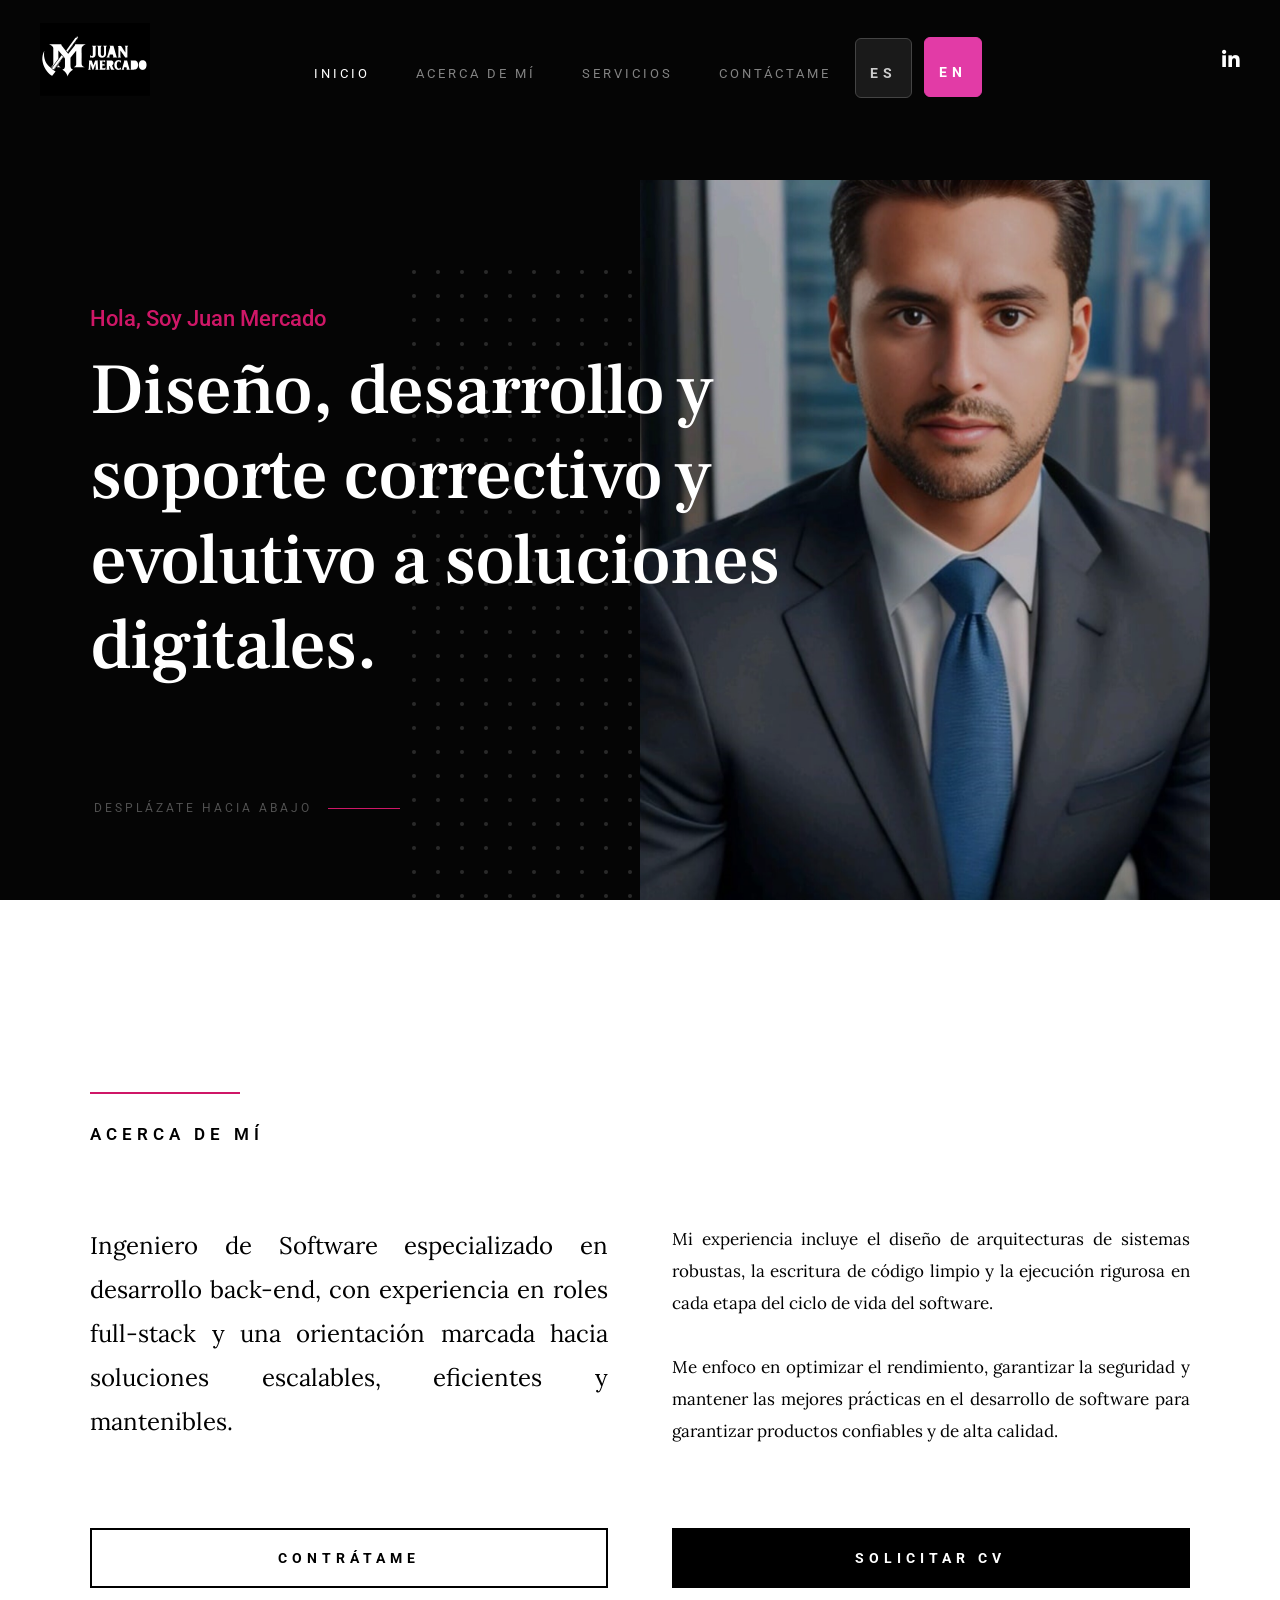
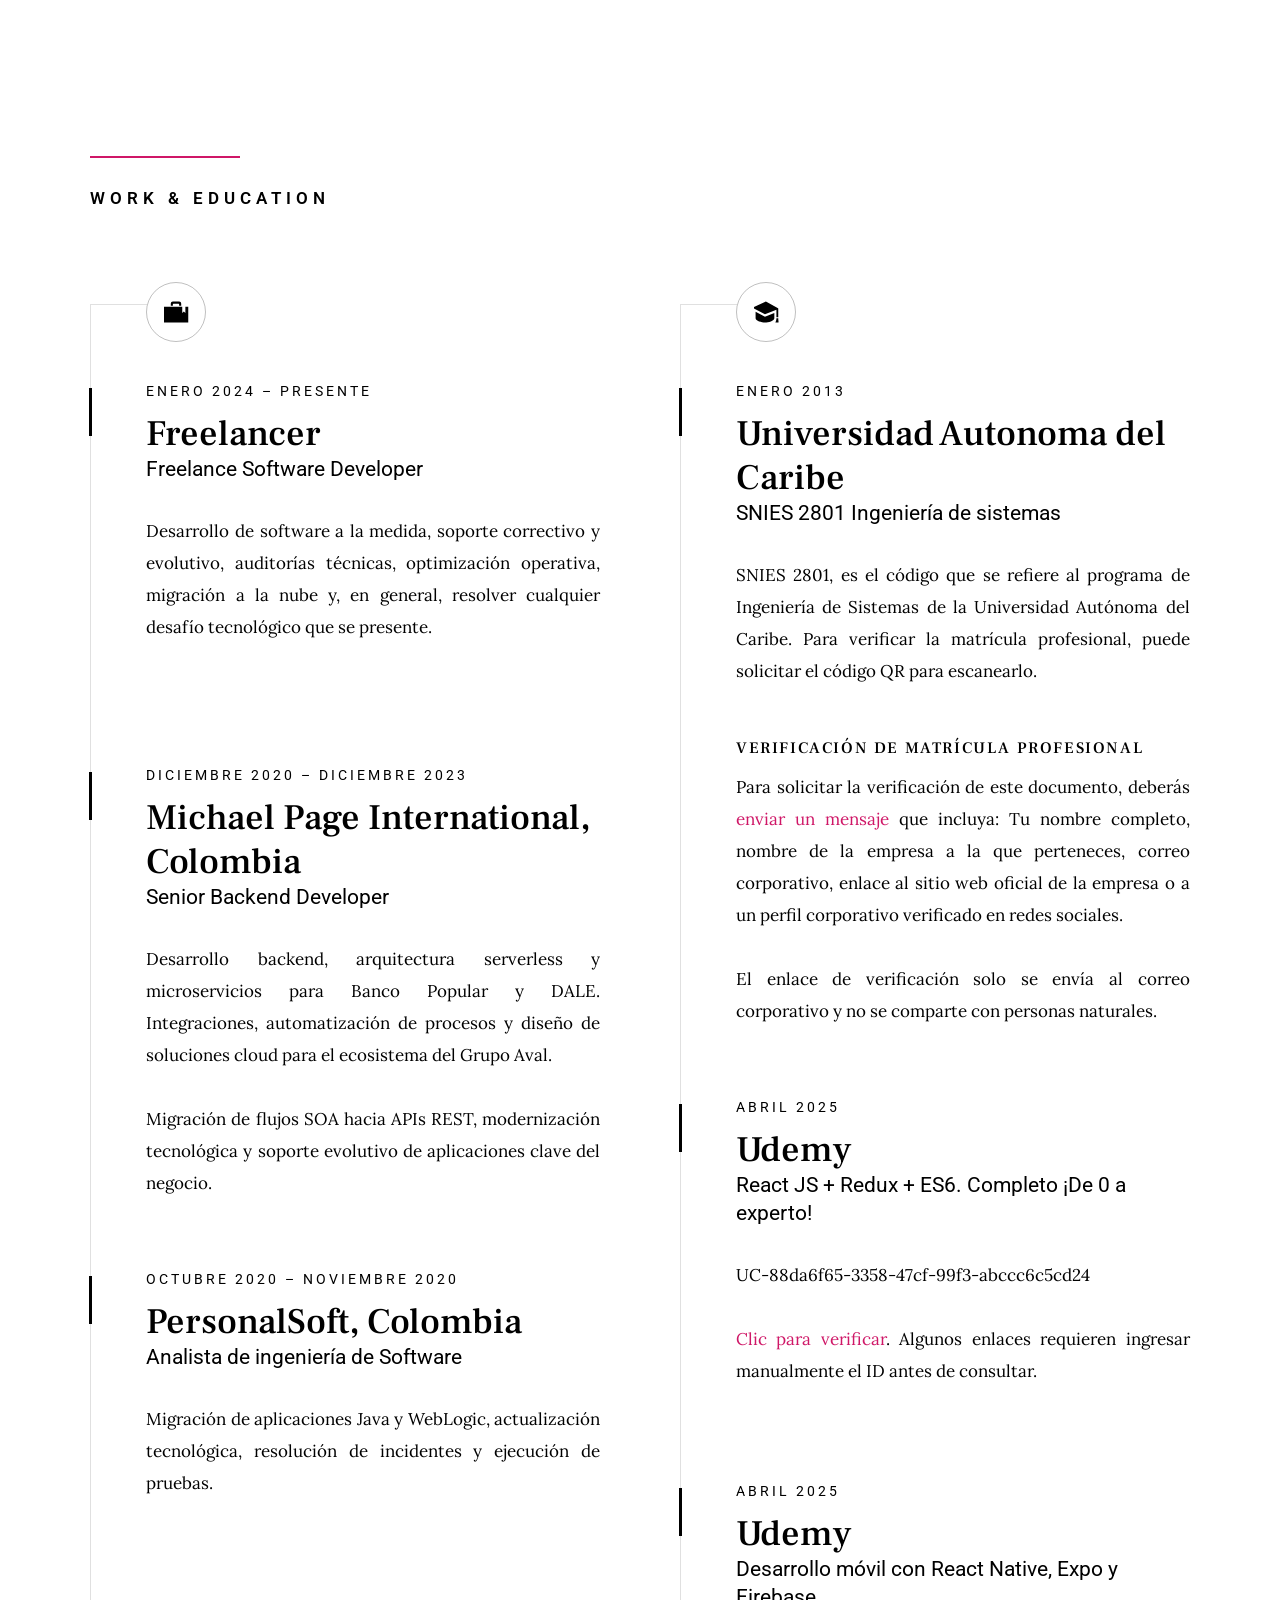
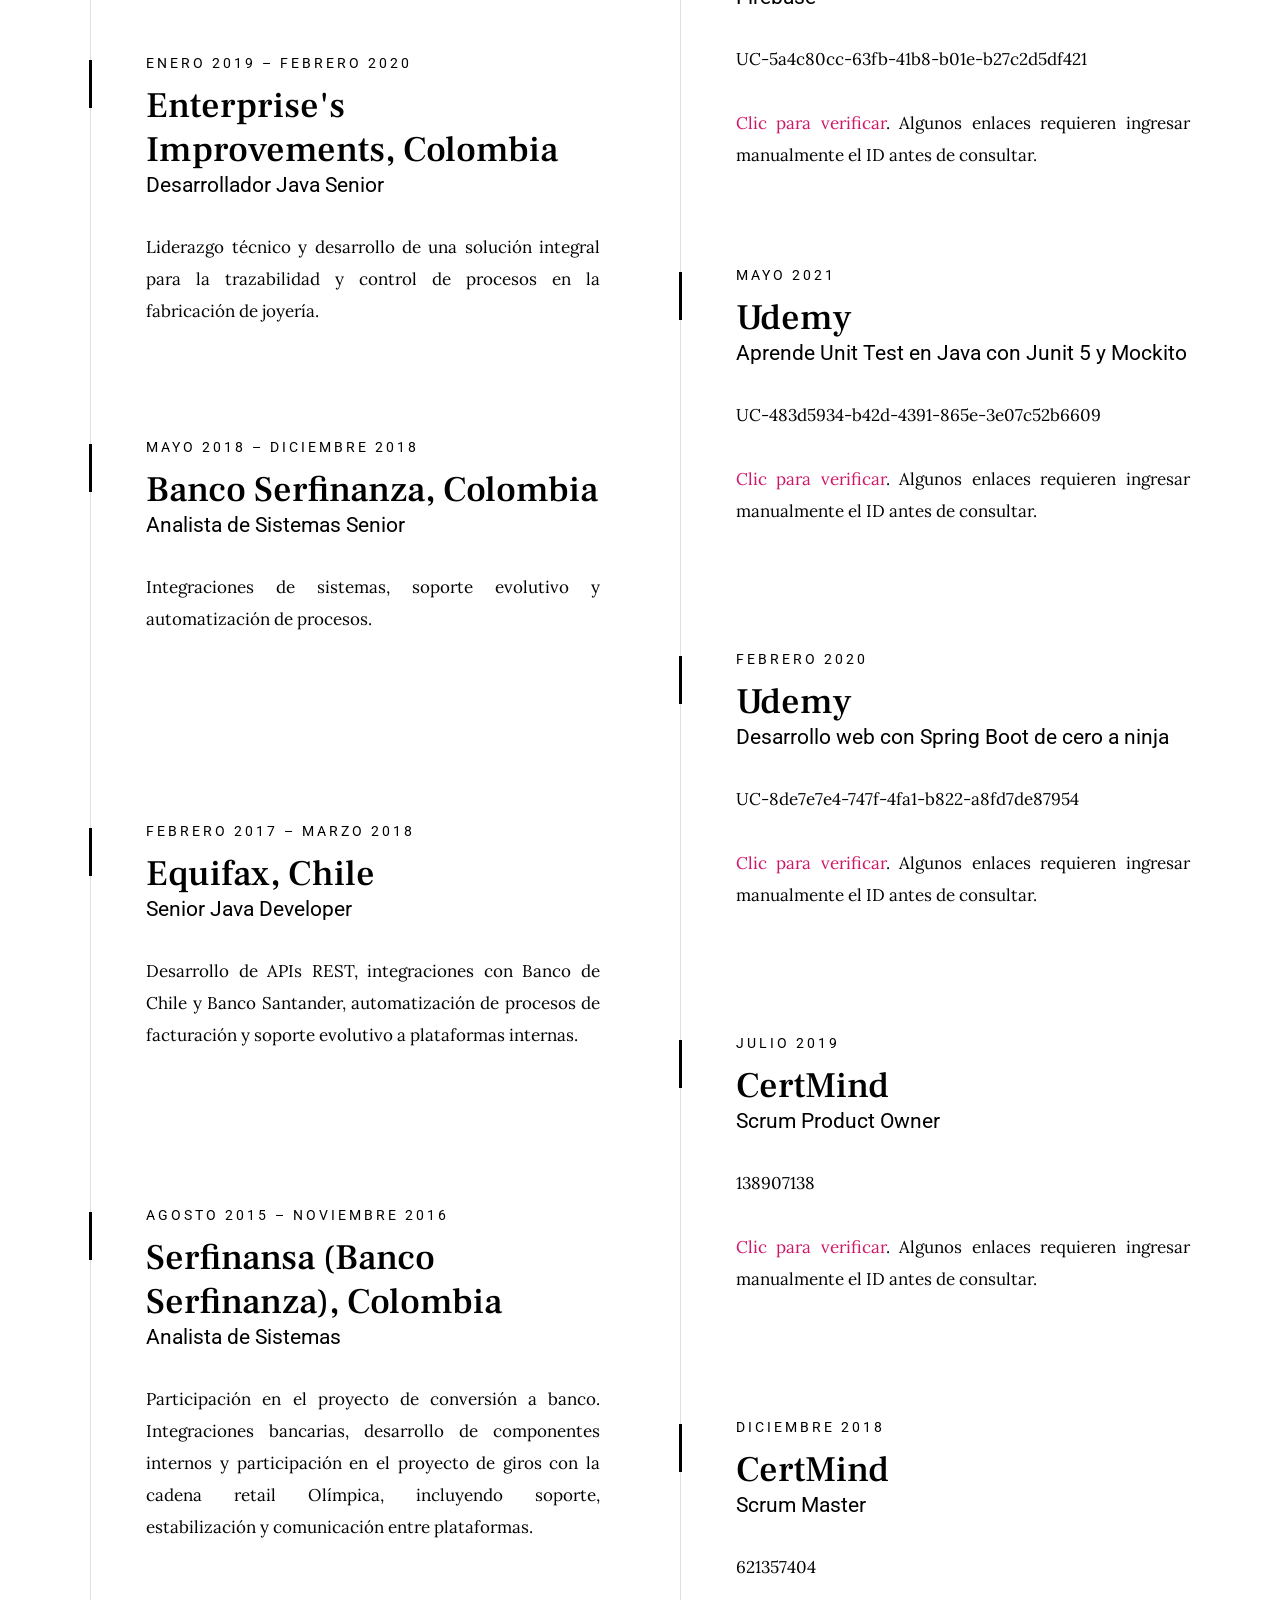
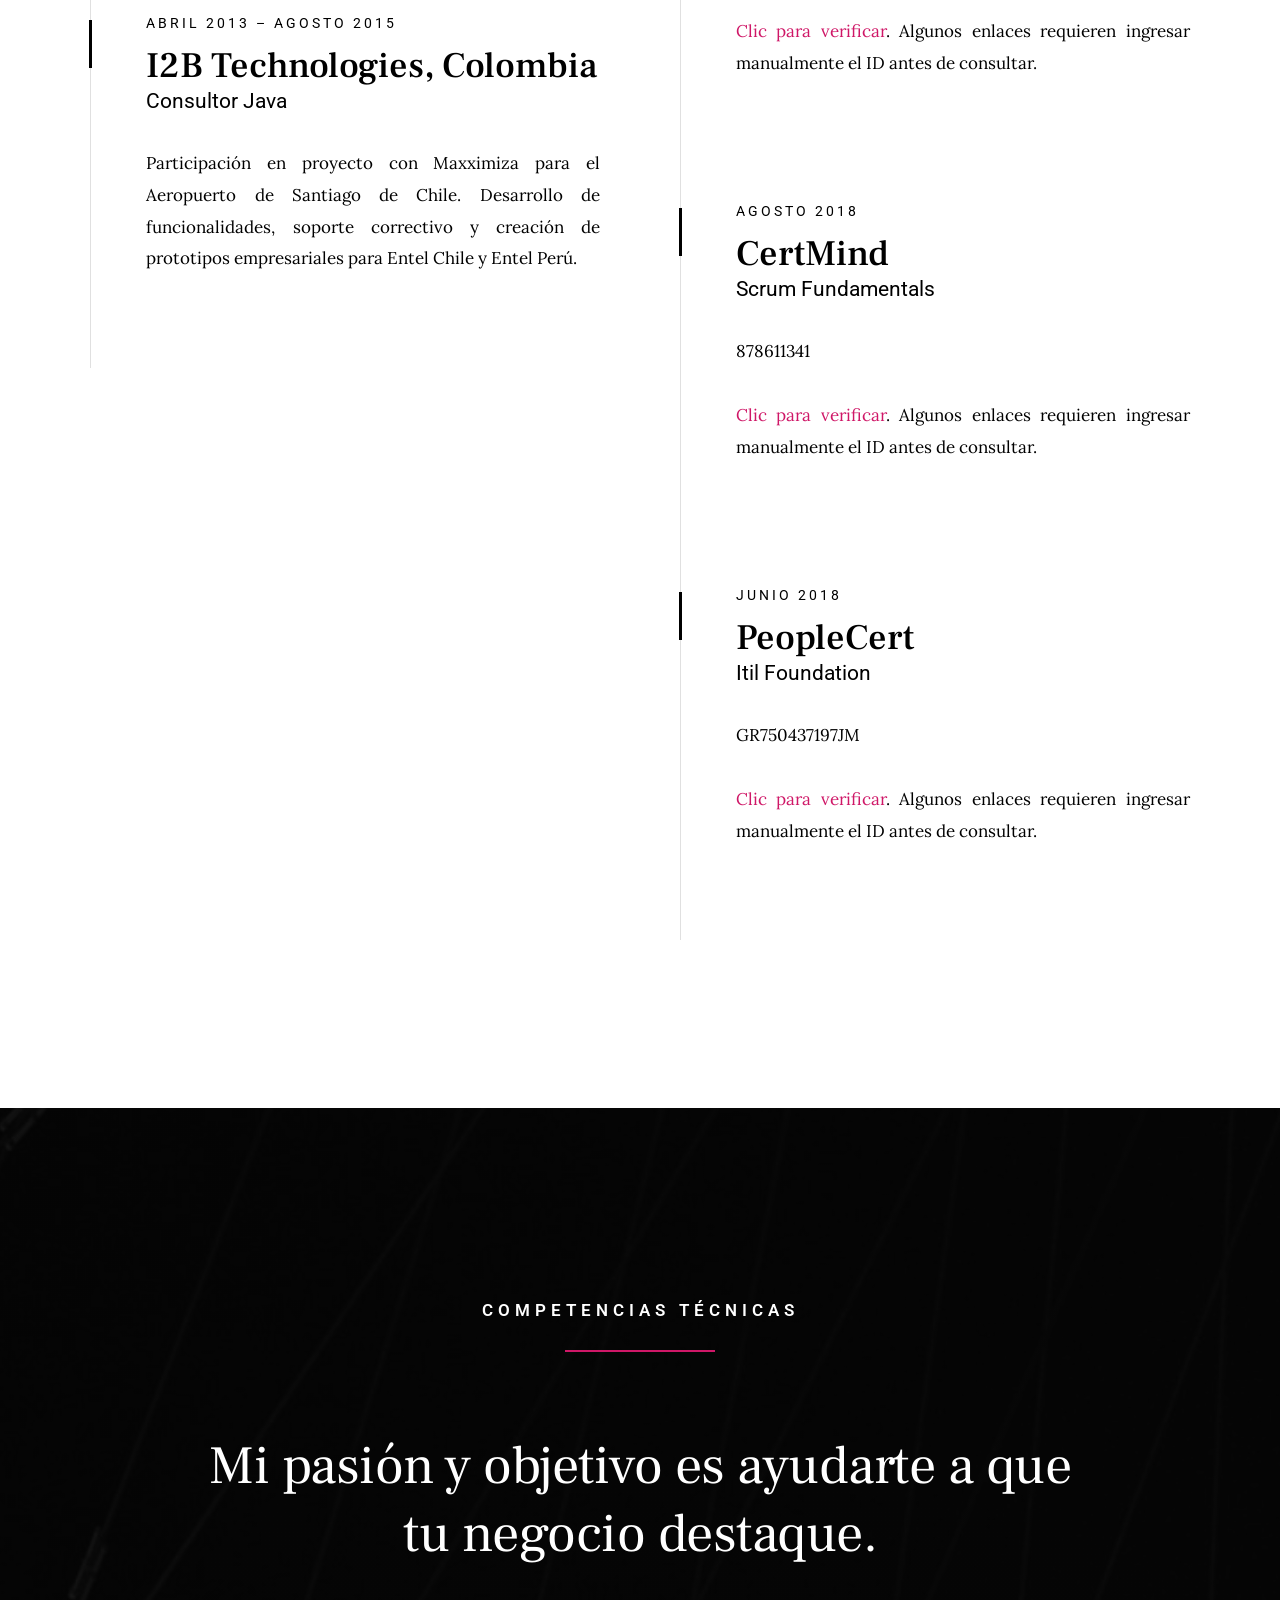
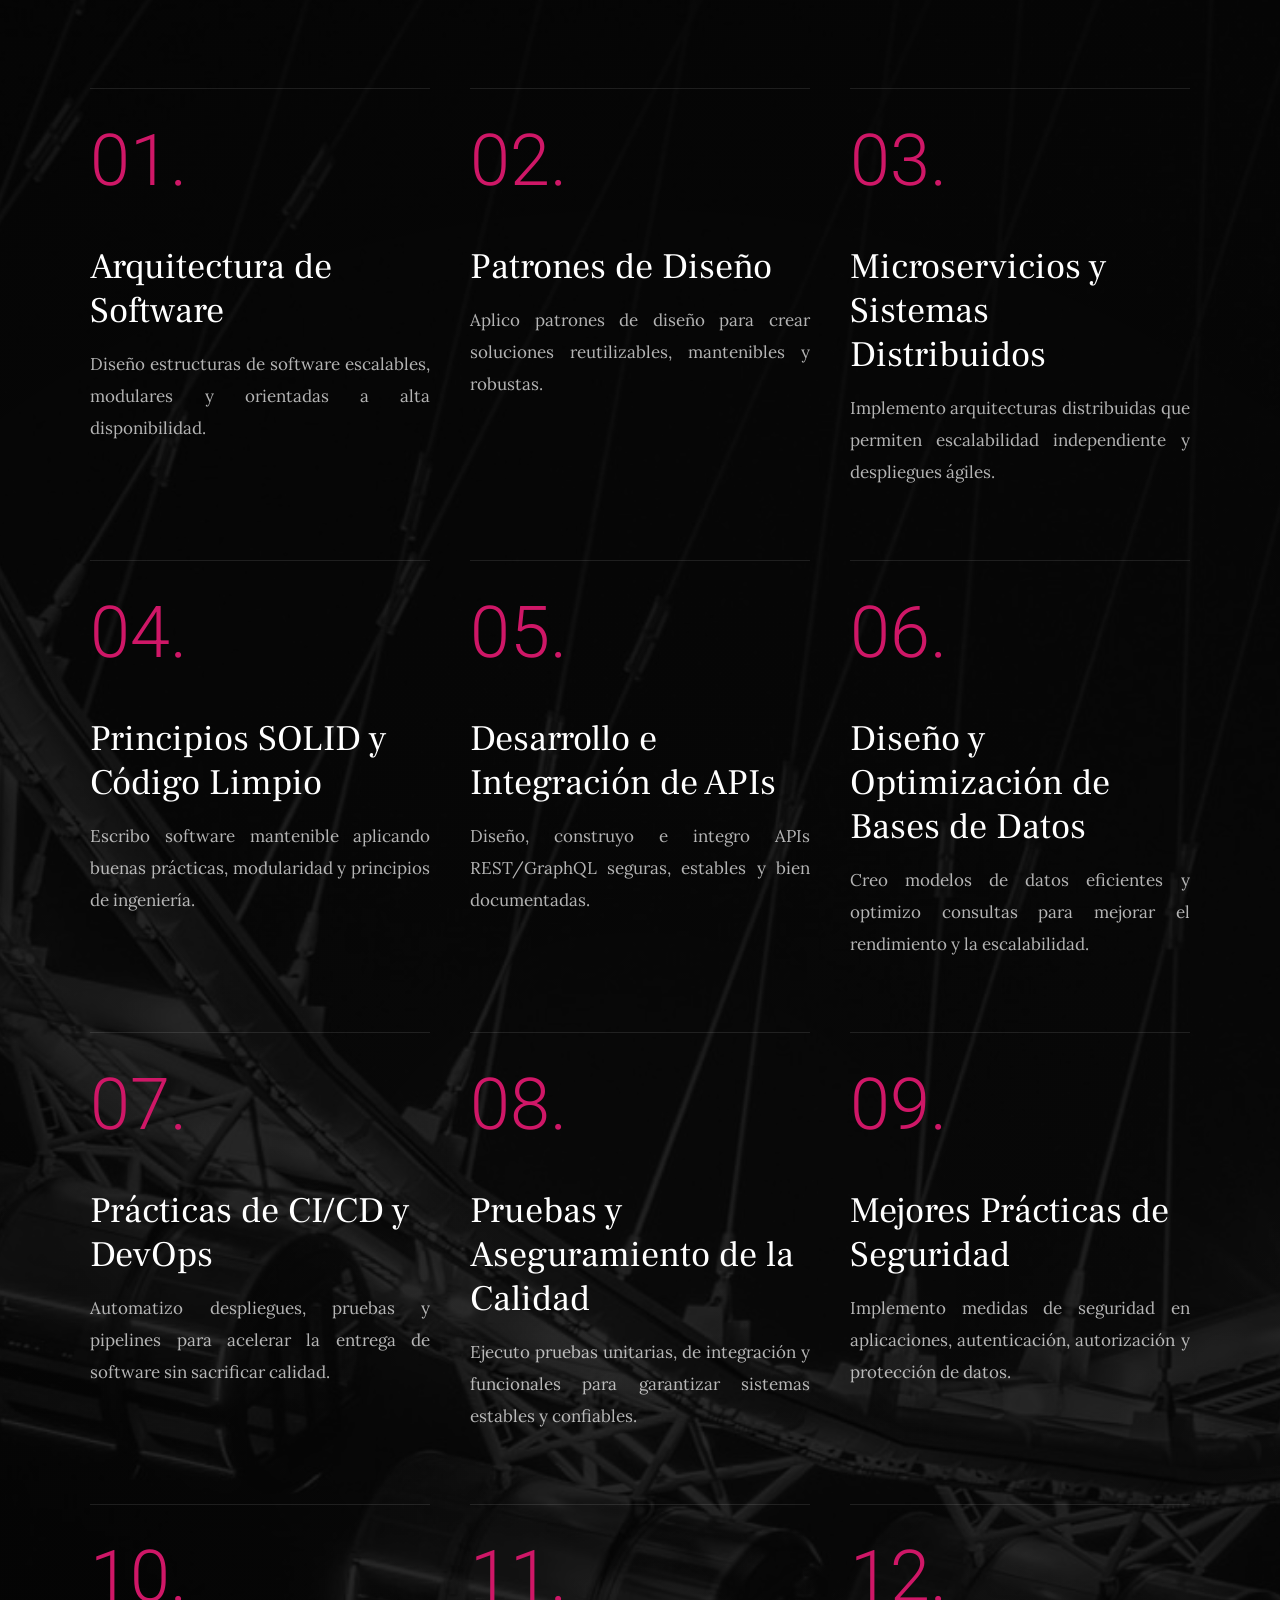
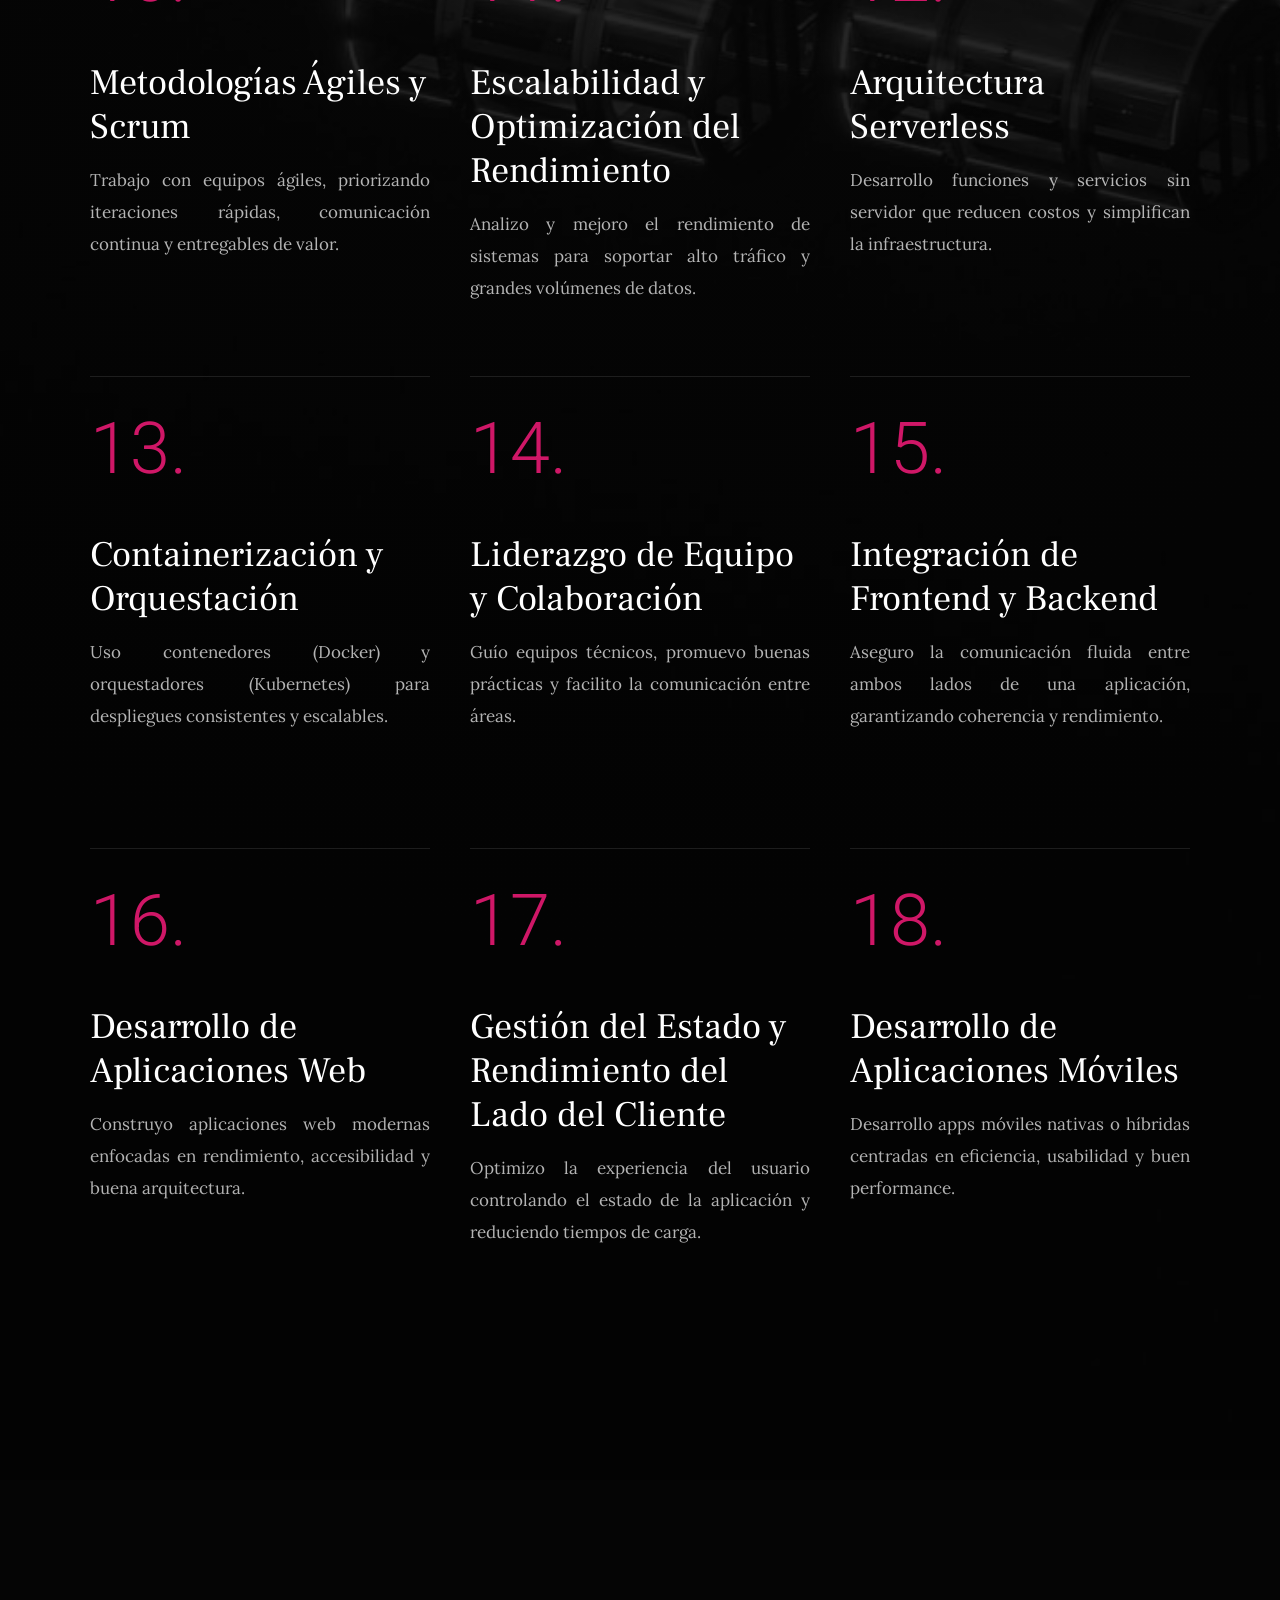
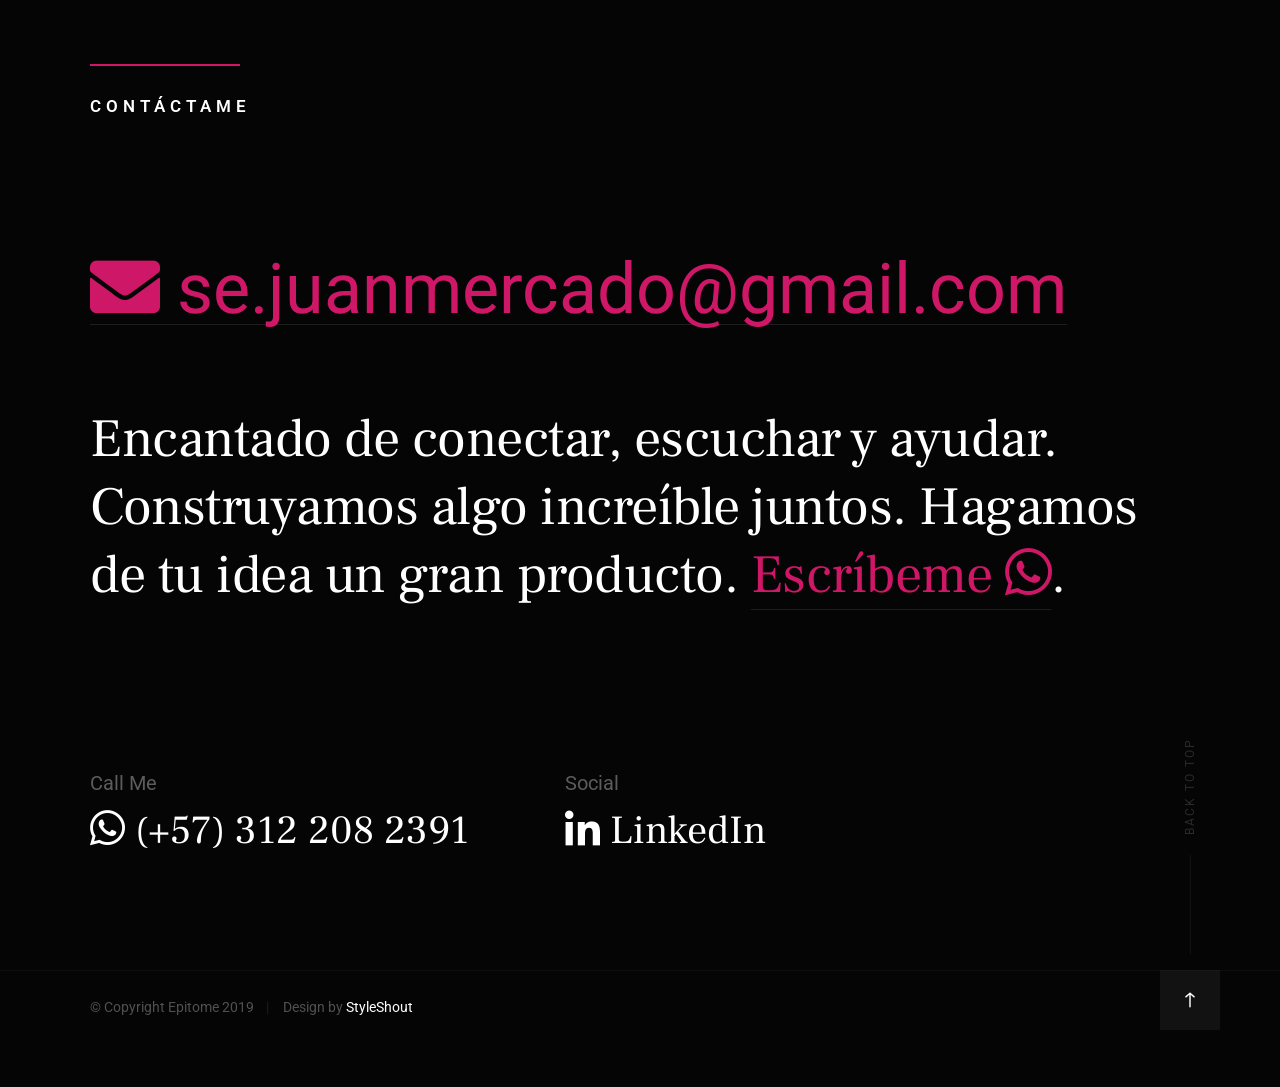
==== commit 748d14ef: "11 - Se da funcionalidad al boton para cambiar entre la paginas segun idiomas." ====
--- a/index_en.html
+++ b/index_en.html
@@ -50,8 +50,8 @@
                <li>
                   <!-- language switcher -->
                   <div class="lang-switch">
-                     <button data-lang="es" class="lang-option active">ES</button>
-                     <button data-lang="en" class="lang-option">EN</button>
+                     <button data-lang="es" class="lang-option" onclick="window.location.href='index.html'">ES</button>
+                     <button data-lang="en" class="lang-option active">EN</button>
                   </div>
                   <!-- end language switcher -->
                </li>
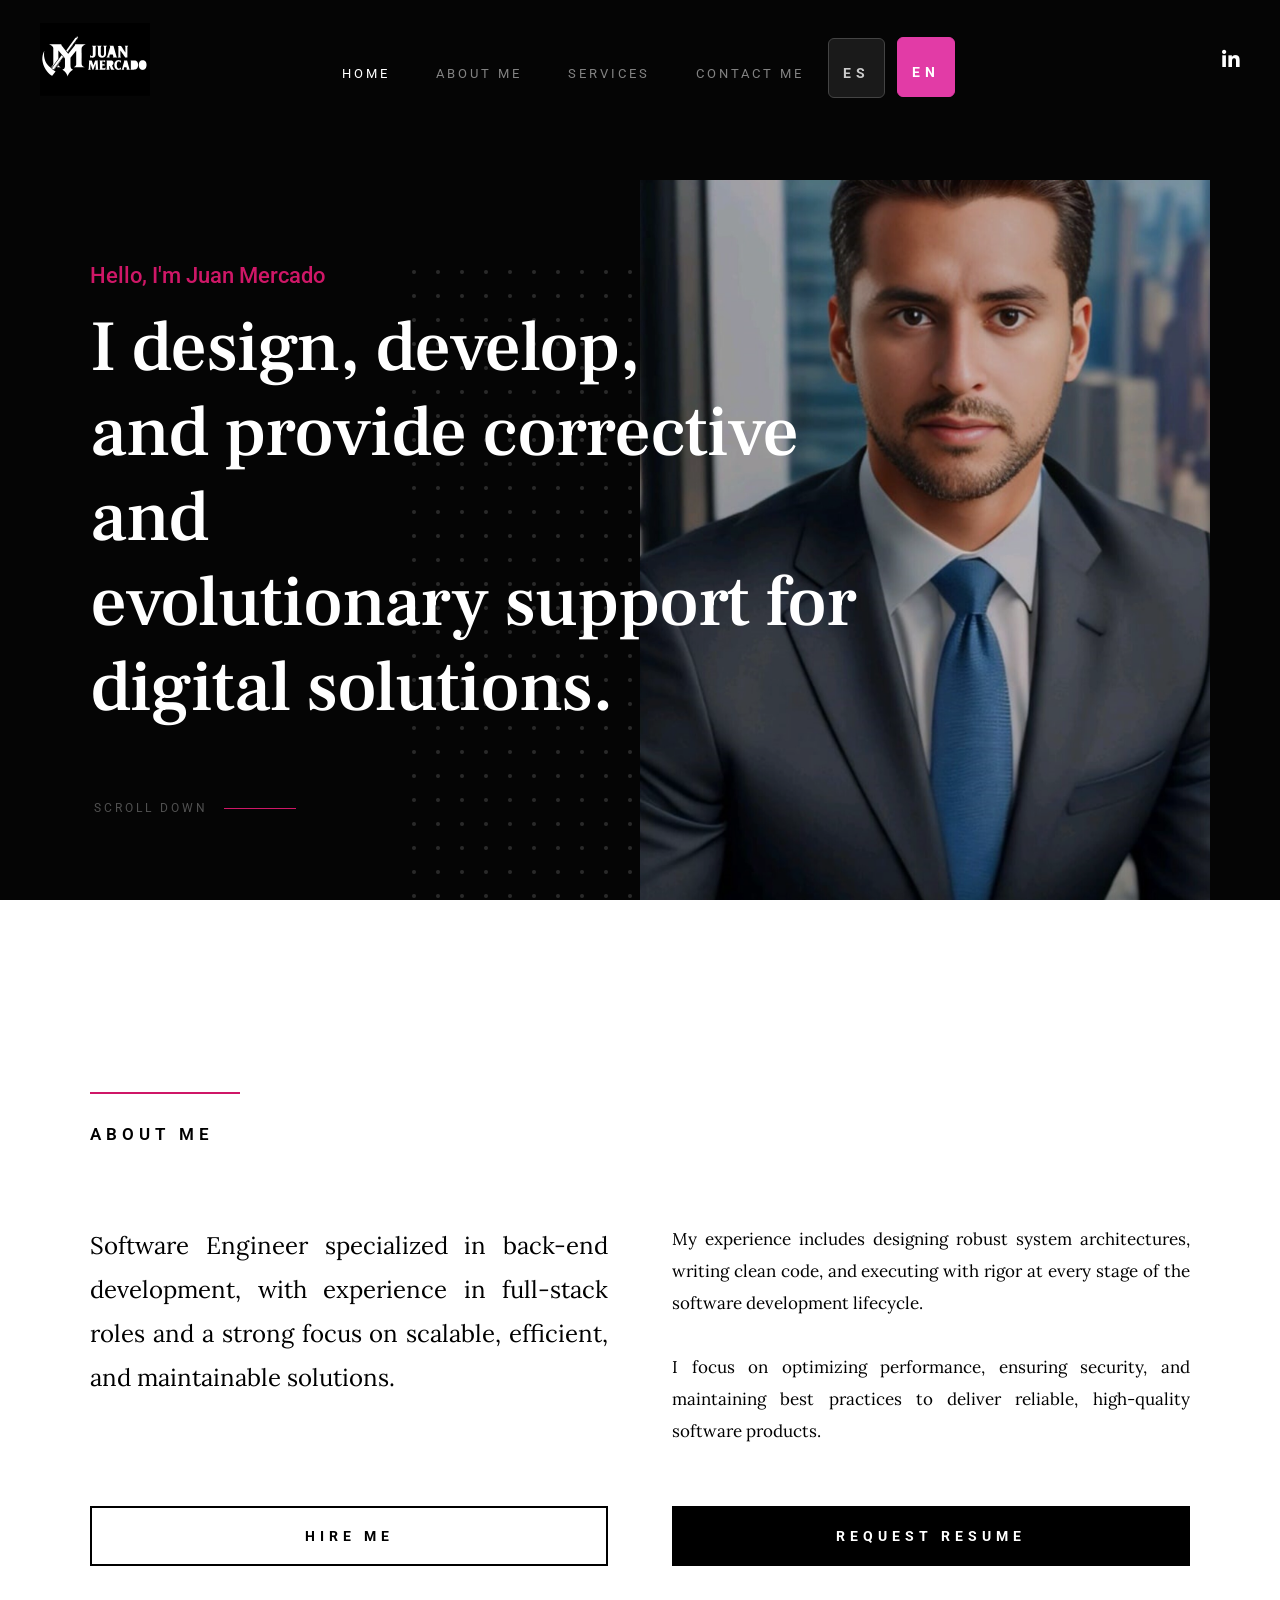
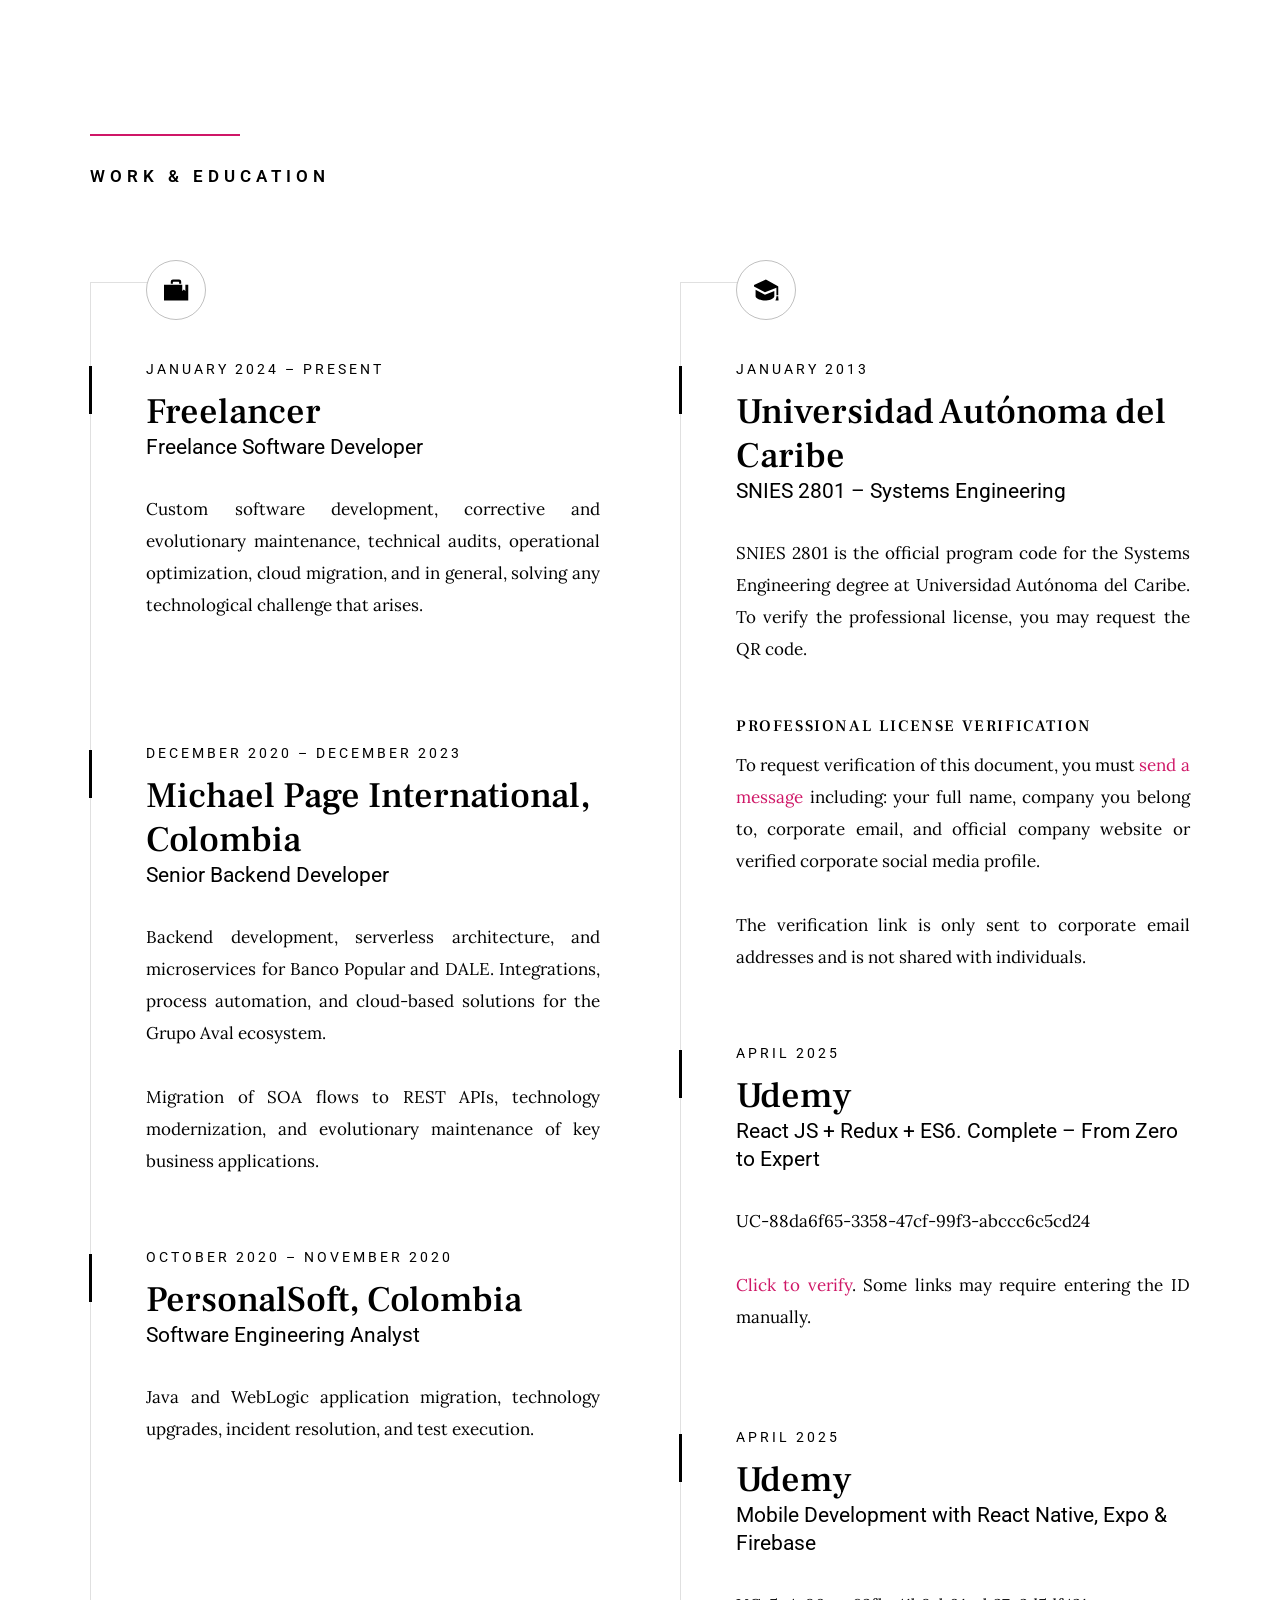
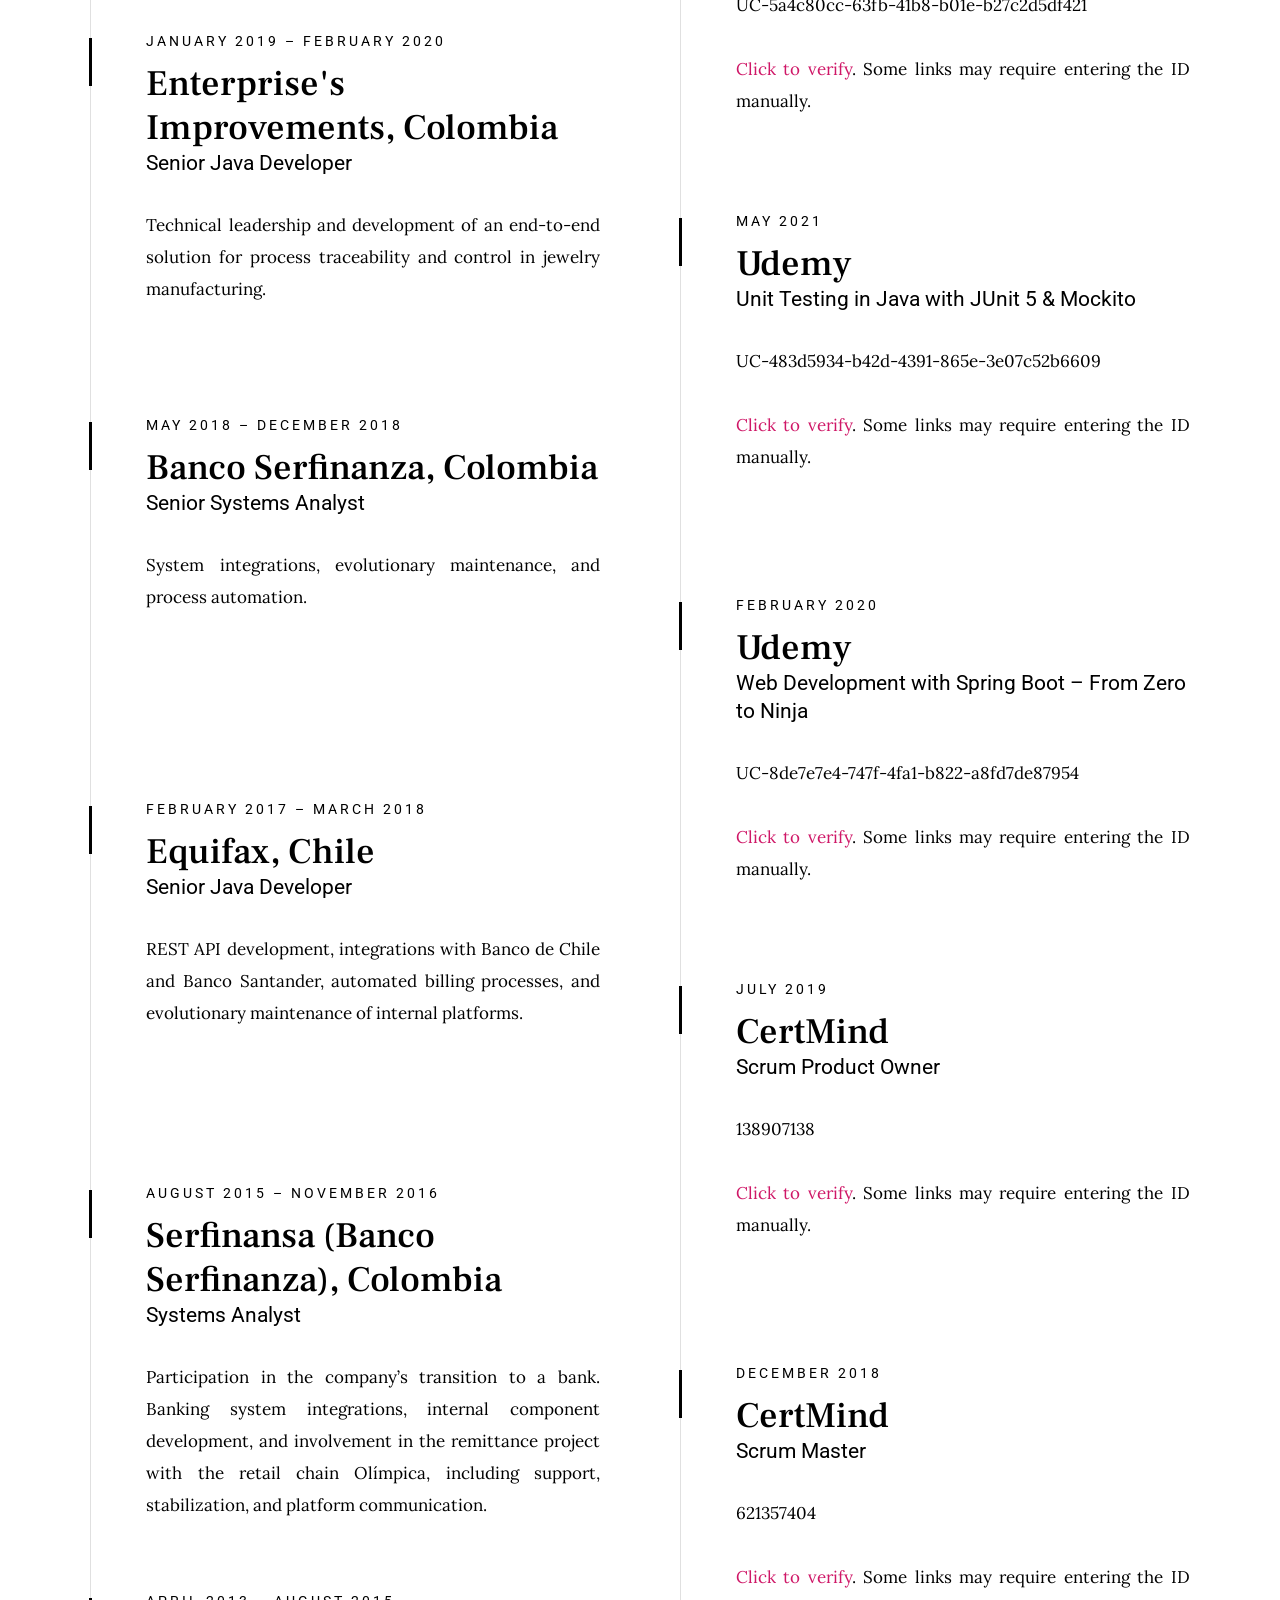
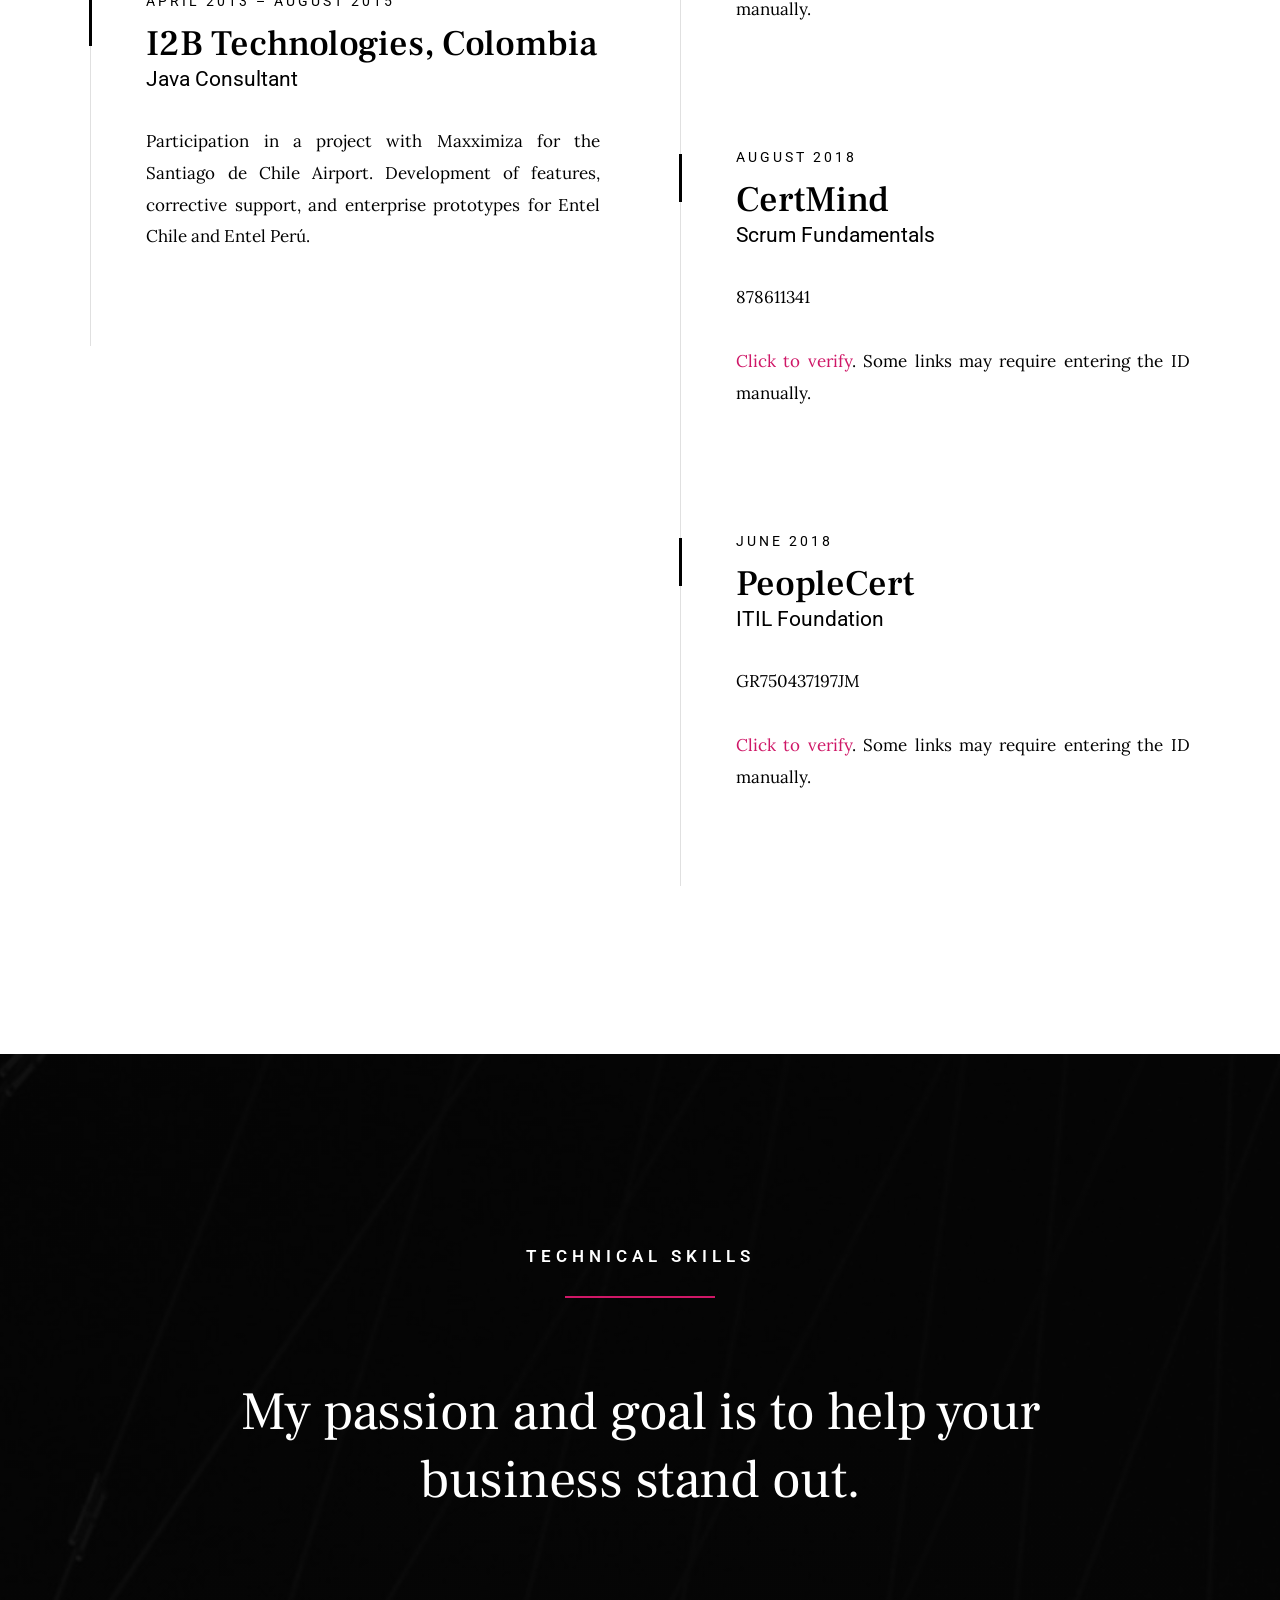
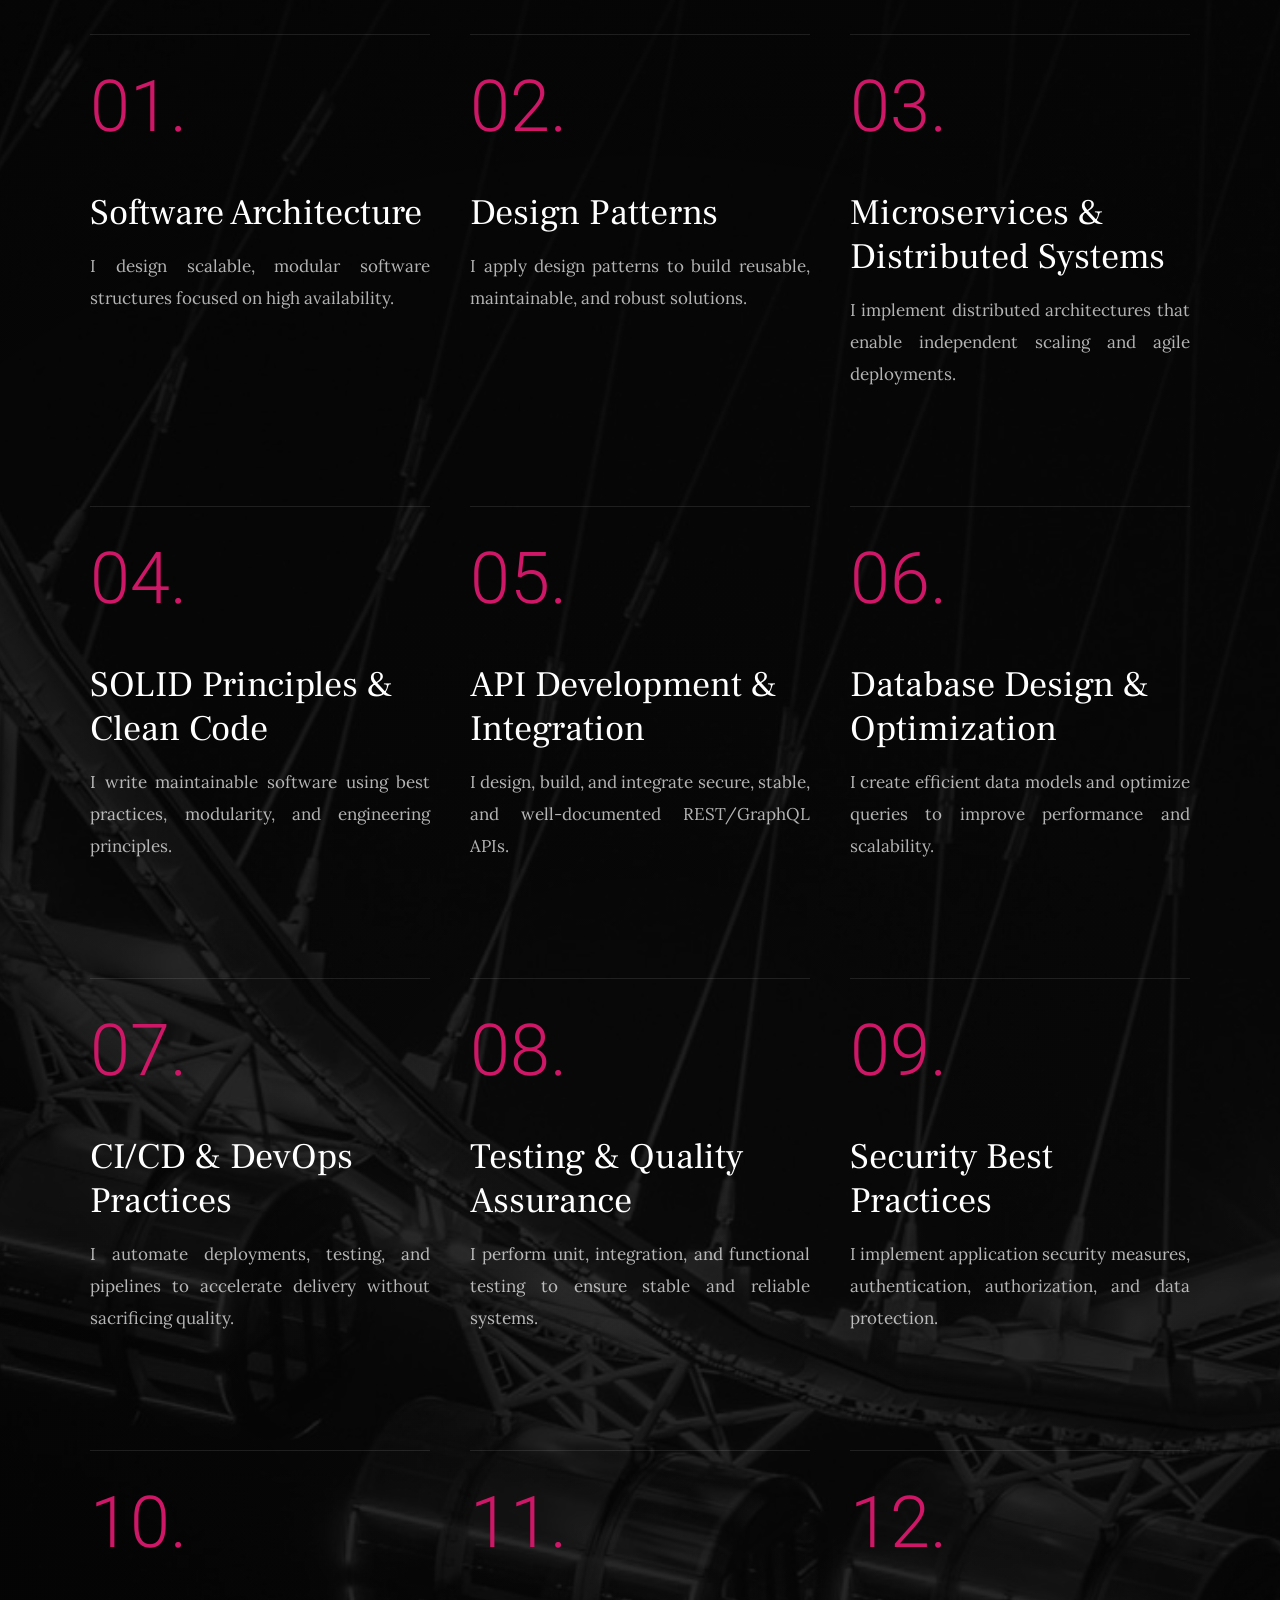
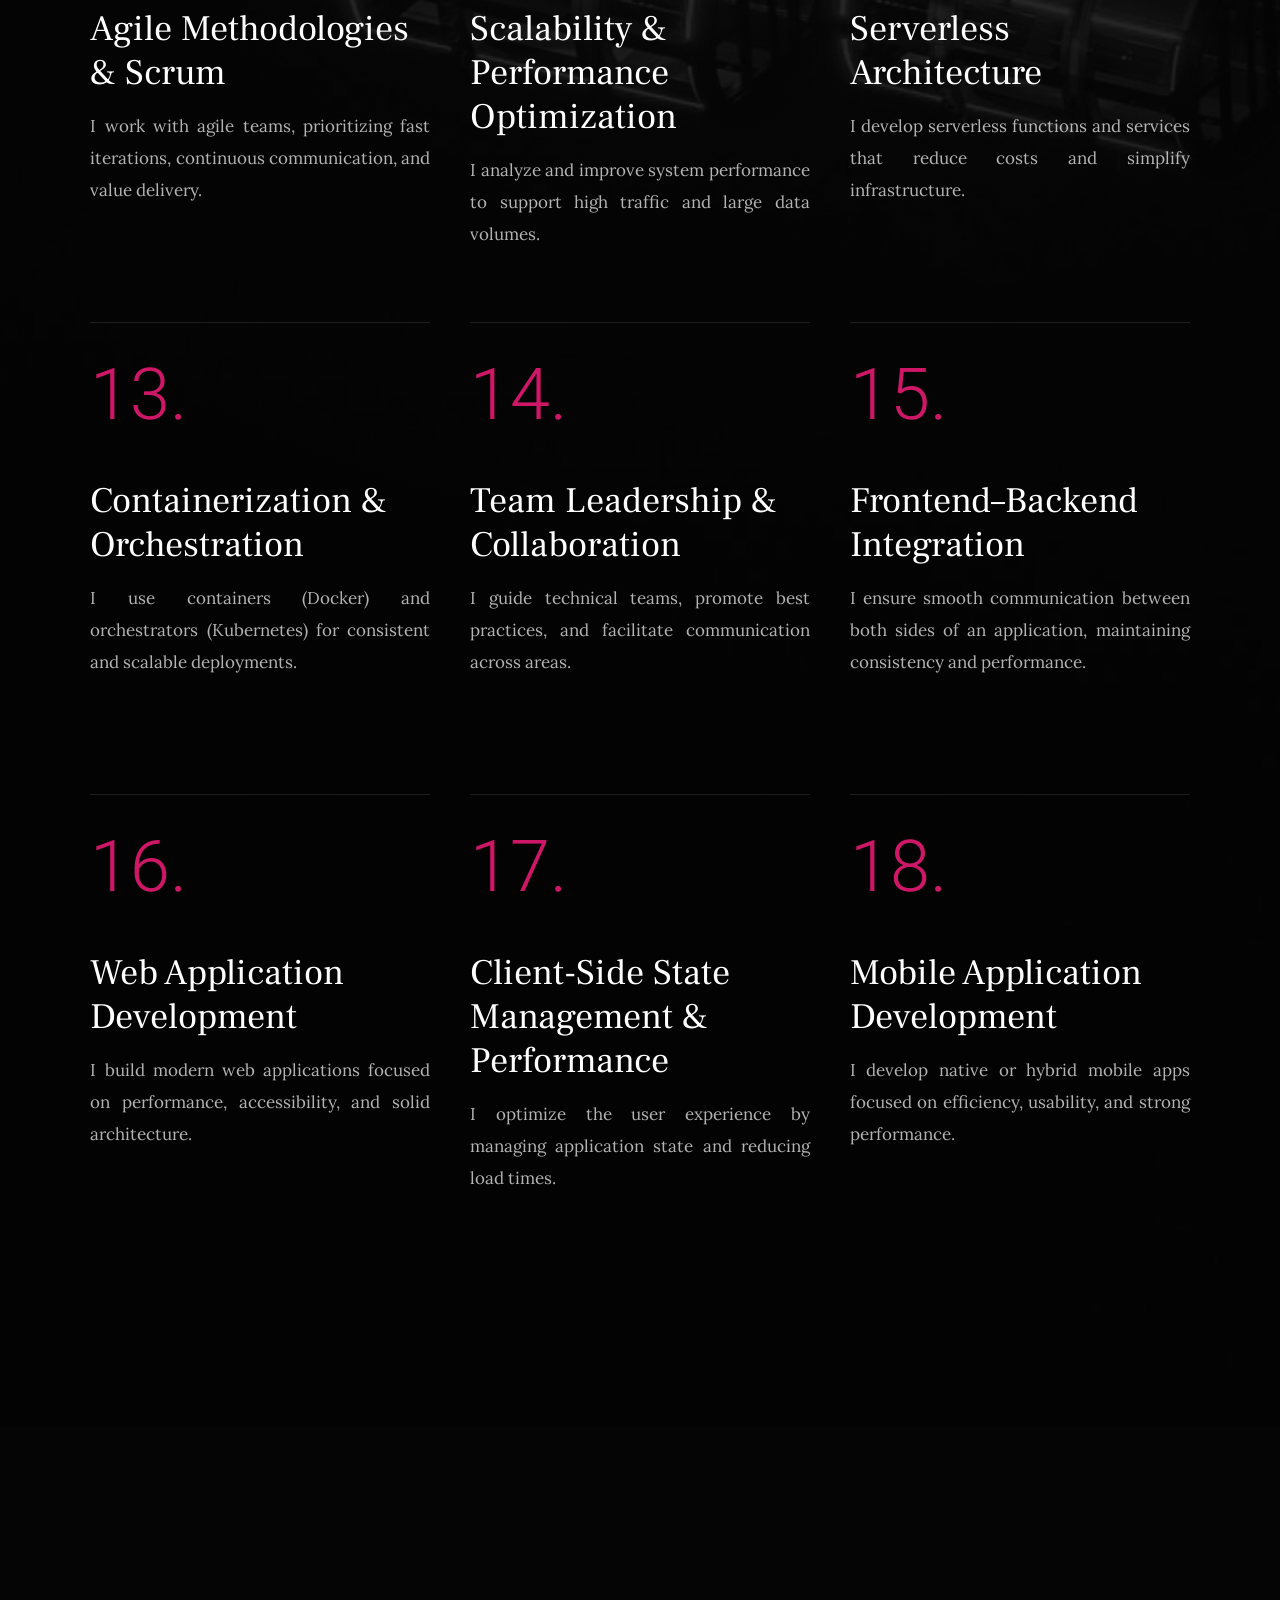
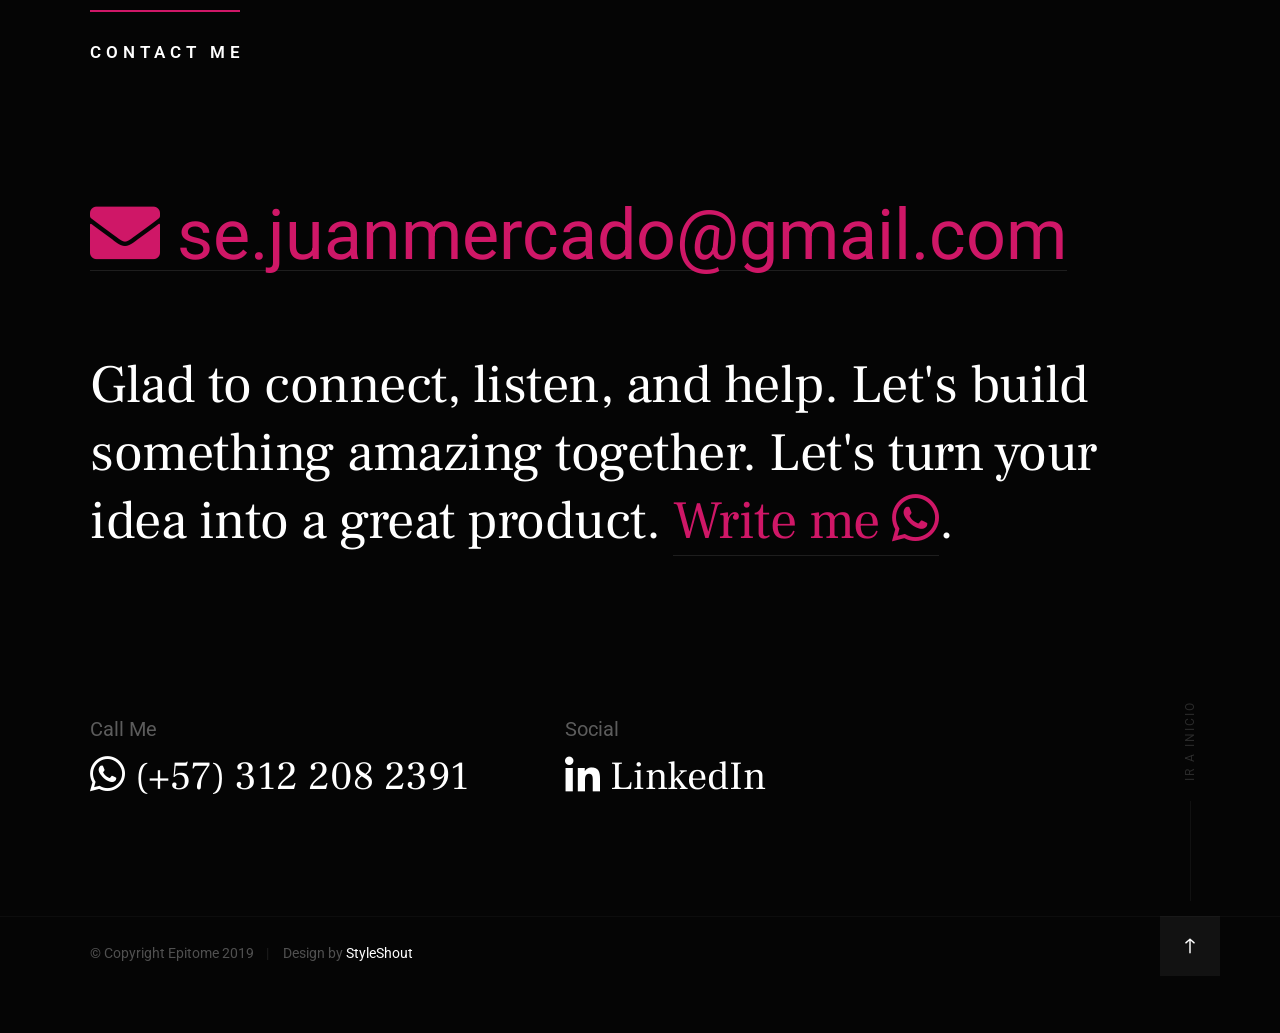
==== commit 8a9ee9ef: "12 - Finalizada pagina en ingles" ====
--- a/index_en.html
+++ b/index_en.html
@@ -41,10 +41,10 @@
          </div>
          <nav class="header-nav-wrap">
             <ul class="header-main-nav">
-               <li class="current"><a class="smoothscroll" href="#intro" title="intro">Inicio</a></li>
-               <li><a class="smoothscroll" href="#about" title="about">Acerca de mí</a></li>
-               <li><a class="smoothscroll" href="#services" title="services">Servicios</a></li>
-               <li><a class="smoothscroll" href="#contact" title="contact us">Contáctame</a></li>
+               <li class="current"><a class="smoothscroll" href="#intro" title="intro">Home</a></li>
+               <li><a class="smoothscroll" href="#about" title="about">About Me</a></li>
+               <li><a class="smoothscroll" href="#services" title="services">Services</a></li>
+               <li><a class="smoothscroll" href="#contact" title="contact us">Contact Me</a></li>
             </ul>
             <ul>
                <li>
@@ -60,31 +60,33 @@
                <li><a href="https://www.linkedin.com/in/judam889/" target="_blank"><i class="fab fa-linkedin-in" aria-hidden="true"></i></a></li>
             </ul>
          </nav>
-         <a class="header-menu-toggle" href="#"><span>Menu</span></a>
+         <a class="header-menu-toggle" href="#"><span>Nav</span></a>
       </header>
       <!-- end s-header -->
       <!-- intro
          ================================================== -->
       <section id="intro" class="s-intro target-section">
-         <div class="row intro-content">
-            <div class="column large-9 mob-full intro-text">
-               <h3>Hola, Soy Juan Mercado</h3>
-               <h1>
-                  Diseño, desarrollo y<br>
-                  soporte correctivo y<br>
-                  evolutivo a soluciones digitales.
-               </h1>
-            </div>
-            <div class="intro-scroll">
-               <a href="#about" class="intro-scroll-link smoothscroll">
-               Desplázate hacia abajo
-               </a>
-            </div>
-            <div class="intro-grid"></div>
-            <div class="intro-pic"></div>
-         </div>
-         <!-- end row -->
-      </section>
+    <div class="row intro-content">
+        <div class="column large-9 mob-full intro-text">
+            <h3>Hello, I'm Juan Mercado</h3>
+            <h1>
+                I design, develop,<br>
+                and provide corrective and<br>
+                evolutionary support for digital solutions.
+            </h1>
+        </div>
+
+        <div class="intro-scroll">
+            <a href="#about" class="intro-scroll-link smoothscroll">
+                Scroll down
+            </a>
+        </div>
+
+        <div class="intro-grid"></div>
+        <div class="intro-pic"></div>
+    </div>
+    <!-- end row -->
+</section>
       <!-- end intro -->
       <!-- about
          ================================================== -->
@@ -92,463 +94,534 @@
          <div class="about-me">
             <div class="row heading-block" data-aos="fade-up">
                <div class="column large-full">
-                  <h2 class="section-heading">Acerca de mí</h2>
-               </div>
-            </div>
-            <div class="row about-me__content" data-aos="fade-up">
-               <div class="column large-full about-me__text">
-                  <p class="lead">
-                     Ingeniero de Software especializado en desarrollo back-end, con experiencia en roles full-stack y una orientación marcada hacia soluciones escalables, eficientes y mantenibles.
-                  </p>
-                  <p>
-                     Mi experiencia incluye el diseño de arquitecturas de sistemas robustas, la escritura de código limpio y la ejecución rigurosa en cada etapa del ciclo de vida del software.
-                  </p>
-                  <p>
-                     Me enfoco en optimizar el rendimiento, garantizar la seguridad y mantener las mejores prácticas en el desarrollo de software para garantizar productos confiables y de alta calidad.
-                  </p>
-               </div>
-            </div>
-            <div class="row about-me__buttons">
-               <div class="column large-half tab-full" data-aos="fade-up">
-                  <a href="#contact" class="btn btn--stroke full-width">Contrátame</a>
-               </div>
-               <div class="column large-half tab-full" data-aos="fade-up">
-                  <a href="https://wa.me/573122082391?text=Hola%2C%20Juan%20%F0%9F%91%8B%0ATe%20escribo%20desde%20tu%20web%20profesional.%20Estoy%20interesado%20en%20conversar%20contigo%2C%20ya%20que%20tu%20perfil%20podr%C3%ADa%20ajustarse%20a%20mis%20necesidades.%0A%0AEntiendo%20que%20un%20curr%C3%ADculo%20puede%20contener%20informaci%C3%B3n%20sensible%2C%20por%20lo%20que%20comprendo%20que%20necesites%20validar%20mi%20identidad%20e%20intenci%C3%B3n%20antes%20de%20compartir%20el%20acceso.%20%F0%9F%94%90%0A%0ADespu%C3%A9s%20de%20hablar%20un%20poco%20y%20contarte%20el%20motivo%20de%20mi%20mensaje%2C%20me%20gustar%C3%ADa%20que%20me%20dieras%20acceso%20a%20tu%20curr%C3%ADculo%2C%20al%20cual%20se%20accede%20a%20trav%C3%A9s%20de%20este%20enlace%3A%0A%F0%9F%94%97%20https%3A%2F%2Fdrive.google.com%2Ffile%2Fd%2F11HLzEJvxlFFvj3bLVHez7v60X85svmte%2Fview%3Fusp%3Ddrive_link" target="_blank" class="btn btn--primary full-width">Solicitar CV</a>
-               </div>
-            </div>
+                  <h2 class="section-heading">About Me</h2>
+</div>
+</div>
+<div class="row about-me__content" data-aos="fade-up">
+    <div class="column large-full about-me__text">
+        <p class="lead">
+            Software Engineer specialized in back-end development, with experience in full-stack roles and a strong focus on scalable, efficient, and maintainable solutions.
+        </p>
+        <p>
+            My experience includes designing robust system architectures, writing clean code, and executing with rigor at every stage of the software development lifecycle.
+        </p>
+        <p>
+            I focus on optimizing performance, ensuring security, and maintaining best practices to deliver reliable, high-quality software products.
+        </p>
+    </div>
+</div>
+
+<div class="row about-me__buttons">
+    <div class="column large-half tab-full" data-aos="fade-up">
+        <a href="#contact" class="btn btn--stroke full-width">Hire Me</a>
+    </div>
+
+    <div class="column large-half tab-full" data-aos="fade-up">
+        <a href="https://wa.me/573122082391?text=Hello%2C%20Juan%20%F0%9F%91%8B%0AI%27m%20contacting%20you%20from%20your%20professional%20website.%20I%27m%20interested%20in%20speaking%20with%20you%2C%20as%20your%20profile%20may%20fit%20what%20I%27m%20looking%20for.%0A%0AI%20understand%20that%20a%20resume%20may%20contain%20sensitive%20information%2C%20so%20I%20understand%20you%20need%20to%20verify%20my%20identity%20and%20intent%20before%20sharing%20access.%20%F0%9F%94%90%0A%0AAfter%20we%20speak%20briefly%20and%20I%20tell%20you%20the%20reason%20for%20my%20message%2C%20I%27d%20like%20you%20to%20grant%20me%20access%20to%20your%20resume%2C%20which%20can%20be%20accessed%20through%20this%20link%3A%0A%F0%9F%94%97%20https%3A%2F%2Fdrive.google.com%2Ffile%2Fd%2F11HLzEJvxlFFvj3bLVHez7v60X85svmte%2Fview%3Fusp%3Ddrive_link" 
+           target="_blank" class="btn btn--primary full-width">
+           Request Resume
+        </a>
+    </div>
+</div>
          </div>
          <!-- end about-me -->
          <div class="about-experience">
-            <div class="row heading-block" data-aos="fade-up">
-               <div class="column large-full">
-                  <h2 class="section-heading">Work & Education</h2>
-               </div>
-            </div>
-            <div class="row about-experience__timeline">
-               <div class="column large-half tab-full" data-aos="fade-up">
-                  <div class="timeline">
-                     <div class="timeline__icon-wrap">
-                        <span class="timeline__icon timeline__icon--work"></span>
-                     </div>
-                     <div class="timeline__block">
-                        <div class="timeline__bullet"></div>
-                        <div class="timeline__header">
-                           <p class="timeline__timeframe">Enero 2024 – Presente</p>
-                           <h3 class="item-title">Freelancer</h3>
-                           <h5>Freelance Software Developer</h5>
-                        </div>
-                        <div class="timeline__desc">
-                           <p>Desarrollo de software a la medida, soporte correctivo y evolutivo, auditorías técnicas, optimización operativa, migración a la nube y, en general, resolver cualquier desafío tecnológico que se presente.</p>
-                        </div>
-                     </div>
-                     <div class="timeline__block">
-                        <div class="timeline__bullet"></div>
-                        <div class="timeline__header">
-                           <p class="timeline__timeframe">Diciembre 2020 – Diciembre 2023</p>
-                           <h3 class="item-title">Michael Page International, Colombia</h3>
-                           <h5>Senior Backend Developer</h5>
-                        </div>
-                        <div class="timeline__desc">
-                           <p>Desarrollo backend, arquitectura serverless y microservicios para Banco Popular y DALE. Integraciones, automatización de procesos y diseño de soluciones cloud para el ecosistema del Grupo Aval.</p>
-
-                           <p>Migración de flujos SOA hacia APIs REST, modernización tecnológica y soporte evolutivo de aplicaciones clave del negocio.</p>
-                        </div>
-                     </div>
-                     <div class="timeline__block">
-                        <div class="timeline__bullet"></div>
-                        <div class="timeline__header">
-                           <p class="timeline__timeframe">Octubre 2020 – Noviembre 2020</p>
-                           <h3 class="item-title">PersonalSoft, Colombia</h3>
-                           <h5>Analista de ingeniería de Software</h5>
-                        </div>
-                        <div class="timeline__desc">
-                           <p>Migración de aplicaciones Java y WebLogic, actualización tecnológica, resolución de incidentes y ejecución de pruebas.</p>
-                        </div>
-                     </div>
-                     <div class="timeline__block">
-                        <div class="timeline__bullet"></div>
-                        <div class="timeline__header">
-                           <p class="timeline__timeframe">Enero 2019 – Febrero 2020</p>
-                           <h3 class="item-title">Enterprise's Improvements, Colombia</h3>
-                           <h5>Desarrollador Java Senior</h5>
-                        </div>
-                        <div class="timeline__desc">
-                           <p>Liderazgo técnico y desarrollo de una solución integral para la trazabilidad y control de procesos en la fabricación de joyería.</p>
-                        </div>
-                     </div>
-                     <div class="timeline__block">
-                        <div class="timeline__bullet"></div>
-                        <div class="timeline__header">
-                           <p class="timeline__timeframe">Mayo 2018 – Diciembre 2018</p>
-                           <h3 class="item-title">Banco Serfinanza, Colombia</h3>
-                           <h5>Analista de Sistemas Senior</h5>
-                        </div>
-                        <div class="timeline__desc">
-                           <p>Integraciones de sistemas, soporte evolutivo y automatización de procesos.</p>
-                        </div>
-                     </div>
-                     <div class="timeline__block">
-                        <div class="timeline__bullet"></div>
-                        <div class="timeline__header">
-                           <p class="timeline__timeframe">Febrero 2017 – Marzo 2018</p>
-                           <h3 class="item-title">Equifax, Chile</h3>
-                           <h5>Senior Java Developer</h5>
-                        </div>
-                        <div class="timeline__desc">
-                           <p>Desarrollo de APIs REST, integraciones con Banco de Chile y Banco Santander, automatización de procesos de facturación y soporte evolutivo a plataformas internas.</p>
-                        </div>
-                     </div>
-                     <div class="timeline__block">
-                        <div class="timeline__bullet"></div>
-                        <div class="timeline__header">
-                           <p class="timeline__timeframe">Agosto 2015 – Noviembre 2016</p>
-                           <h3 class="item-title">Serfinansa (Banco Serfinanza), Colombia</h3>
-                           <h5>Analista de Sistemas</h5>
-                        </div>
-                        <div class="timeline__desc">
-                           <p>Participación en el proyecto de conversión a banco. Integraciones bancarias, desarrollo de componentes internos y participación en el proyecto de giros con la cadena retail Olímpica, incluyendo soporte, estabilización y comunicación entre plataformas.</p>
-                        </div>
-                     </div>
-                     <div class="timeline__block">
-                        <div class="timeline__bullet"></div>
-                        <div class="timeline__header">
-                           <p class="timeline__timeframe">Abril 2013 – Agosto 2015</p>
-                           <h3 class="item-title">I2B Technologies, Colombia</h3>
-                           <h5>Consultor Java</h5>
-                        </div>
-                        <div class="timeline__desc">
-                           <p>Participación en proyecto con Maxximiza para el Aeropuerto de Santiago de Chile. Desarrollo de funcionalidades, soporte correctivo y creación de prototipos empresariales para Entel Chile y Entel Perú.</p>
-                        </div>
-                     </div>
-                  </div>
-               </div>
-               <div class="column large-half tab-full" data-aos="fade-up">
-                  <div class="timeline">
-                     <div class="timeline__icon-wrap">
-                        <span class="timeline__icon timeline__icon--education"></span>
-                     </div>
-                     <div class="timeline__block">
-                        <div class="timeline__bullet"></div>
-                        <div class="timeline__header">
-                           <p class="timeline__timeframe">Enero 2013</p>
-                           <h3 class="item-title">Universidad Autonoma del Caribe</h3>
-                           <h5>SNIES 2801 Ingeniería de sistemas</h5>
-                        </div>
-                        <div class="timeline__desc">
-                           <p>SNIES 2801, es el código que se refiere al programa de Ingeniería de Sistemas de la Universidad Autónoma del Caribe. Para verificar la matrícula profesional, puede solicitar el código QR para escanearlo.</p>
-                           <h6>Verificación de matrícula profesional</h6>
-                           <p>Para solicitar la verificación de este documento, deberás <a href="https://wa.me/573122082391?text=Hola%2C%20Juan%20%F0%9F%91%8B%0AEstoy%20interesado%20en%20conversar%20contigo%20y%20verificar%20tu%20m%C3%A1tricula%20profesional%2C%20tal%20como%20indicas%20en%20tu%20sitio%20web.%0APara%20que%20puedas%20validar%20mi%20identidad%20e%20intenci%C3%B3n%20antes%20de%20compartir%20el%20enlace%2C%20te%20dejo%20los%20datos%20que%20solicitas%3A%0A%0A%E2%80%A2%20Nombre%20completo%3A%0A%E2%80%A2%20Empresa%20a%20la%20que%20pertenezco%3A%0A%E2%80%A2%20Correo%20corporativo%3A%0A%E2%80%A2%20Sitio%20web%20oficial%20o%20perfil%20corporativo%20verificado%3A">enviar un mensaje</a>
-                            que incluya: Tu nombre completo, nombre de la empresa a la que perteneces, correo corporativo, enlace al sitio web oficial de la empresa o a un perfil corporativo verificado en redes sociales.</p>
-                           <p>El enlace de verificación solo se envía al correo corporativo y no se comparte con personas naturales.</p>
-                        </div>
-                     </div>
-                     <div class="timeline__block">
-                        <div class="timeline__bullet"></div>
-                        <div class="timeline__header">
-                           <p class="timeline__timeframe">Abril 2025</p>
-                           <h3 class="item-title">Udemy</h3>
-                           <h5>React JS + Redux + ES6. Completo ¡De 0 a experto!</h5>
-                        </div>
-                        <div class="timeline__desc">
-                           <p>UC-88da6f65-3358-47cf-99f3-abccc6c5cd24</p>
-                           <p><a href="https://www.udemy.com/certificate/UC-88da6f65-3358-47cf-99f3-abccc6c5cd24/" target="_blank">Clic para verificar</a>. Algunos enlaces requieren ingresar manualmente el ID antes de consultar.</p>
-                        </div>
-                     </div>
-
-                     <div class="timeline__block">
-                        <div class="timeline__bullet"></div>
-                        <div class="timeline__header">
-                           <p class="timeline__timeframe">Abril 2025</p>
-                           <h3 class="item-title">Udemy</h3>
-                           <h5>Desarrollo móvil con React Native, Expo y Firebase</h5>
-                        </div>
-                        <div class="timeline__desc">
-                           <p>UC-5a4c80cc-63fb-41b8-b01e-b27c2d5df421</p>
-                           <p><a href="https://www.udemy.com/certificate/UC-5a4c80cc-63fb-41b8-b01e-b27c2d5df421/" target="_blank">Clic para verificar</a>. Algunos enlaces requieren ingresar manualmente el ID antes de consultar.</p>
-                        </div>
-                     </div>
-                     <div class="timeline__block">
-                        <div class="timeline__bullet"></div>
-                        <div class="timeline__header">
-                           <p class="timeline__timeframe">Mayo 2021</p>
-                           <h3 class="item-title">Udemy</h3>
-                           <h5>Aprende Unit Test en Java con Junit 5 y Mockito</h5>
-                        </div>
-                        <div class="timeline__desc">
-                           <p>UC-483d5934-b42d-4391-865e-3e07c52b6609</p>
-                           <p><a href="https://www.udemy.com/certificate/UC-483d5934-b42d-4391-865e-3e07c52b6609/" target="_blank">Clic para verificar</a>. Algunos enlaces requieren ingresar manualmente el ID antes de consultar.</p>
-                        </div>
-                     </div>
-                     <div class="timeline__block">
-                        <div class="timeline__bullet"></div>
-                        <div class="timeline__header">
-                           <p class="timeline__timeframe">Febrero 2020</p>
-                           <h3 class="item-title">Udemy</h3>
-                           <h5>Desarrollo web con Spring Boot de cero a ninja</h5>
-                        </div>
-                        <div class="timeline__desc">
-                           <p>UC-8de7e7e4-747f-4fa1-b822-a8fd7de87954</p>
-                           <p><a href="https://www.udemy.com/certificate/UC-8de7e7e4-747f-4fa1-b822-a8fd7de87954/" target="_blank">Clic para verificar</a>. Algunos enlaces requieren ingresar manualmente el ID antes de consultar.</p>
-                        </div>
-                     </div>
-                     <div class="timeline__block">
-                        <div class="timeline__bullet"></div>
-                        <div class="timeline__header">
-                           <p class="timeline__timeframe">Julio 2019</p>
-                           <h3 class="item-title">CertMind</h3>
-                           <h5>Scrum Product Owner</h5>
-                        </div>
-                        <div class="timeline__desc">
-                           <p>138907138</p>
-                           <p><a href="https://certmind.org/platform/public/index.php/validate-e-cert" target="_blank">Clic para verificar</a>. Algunos enlaces requieren ingresar manualmente el ID antes de consultar.</p>
-                        </div>
-                     </div>
-                     <div class="timeline__block">
-                        <div class="timeline__bullet"></div>
-                        <div class="timeline__header">
-                           <p class="timeline__timeframe">Diciembre 2018</p>
-                           <h3 class="item-title">CertMind</h3>
-                           <h5>Scrum Master</h5>
-                        </div>
-                        <div class="timeline__desc">
-                           <p>621357404</p>
-                           <p><a href="https://certmind.org/platform/public/index.php/validate-e-cert" target="_blank">Clic para verificar</a>. Algunos enlaces requieren ingresar manualmente el ID antes de consultar.</p>
-                        </div>
-                     </div>
-                     <div class="timeline__block">
-                        <div class="timeline__bullet"></div>
-                        <div class="timeline__header">
-                           <p class="timeline__timeframe">Agosto 2018</p>
-                           <h3 class="item-title">CertMind</h3>
-                           <h5>Scrum Fundamentals</h5>
-                        </div>
-                        <div class="timeline__desc">
-                           <p>878611341</p>
-                           <p><a href="https://certmind.org/platform/public/index.php/validate-e-cert" target="_blank">Clic para verificar</a>. Algunos enlaces requieren ingresar manualmente el ID antes de consultar.</p>
-                        </div>
-                     </div>
-                     <div class="timeline__block">
-                        <div class="timeline__bullet"></div>
-                        <div class="timeline__header">
-                           <p class="timeline__timeframe">Junio 2018</p>
-                           <h3 class="item-title">PeopleCert</h3>
-                           <h5>Itil Foundation</h5>
-                        </div>
-                        <div class="timeline__desc">
-                           <p>GR750437197JM</p>
-                           <p><a href="https://www.peoplecert.org/for-corporations/certificate-verification-service" target="_blank">Clic para verificar</a>. Algunos enlaces requieren ingresar manualmente el ID antes de consultar.</p>
-                        </div>
-                     </div>
-                  </div>
-               </div>
-            </div>
-         </div>
+    <div class="row heading-block" data-aos="fade-up">
+        <div class="column large-full">
+            <h2 class="section-heading">Work & Education</h2>
+        </div>
+    </div>
+
+    <div class="row about-experience__timeline">
+
+        <!-- LEFT COLUMN -->
+        <div class="column large-half tab-full" data-aos="fade-up">
+            <div class="timeline">
+                <div class="timeline__icon-wrap">
+                    <span class="timeline__icon timeline__icon--work"></span>
+                </div>
+
+                <!-- FREELANCER -->
+                <div class="timeline__block">
+                    <div class="timeline__bullet"></div>
+                    <div class="timeline__header">
+                        <p class="timeline__timeframe">January 2024 – Present</p>
+                        <h3 class="item-title">Freelancer</h3>
+                        <h5>Freelance Software Developer</h5>
+                    </div>
+                    <div class="timeline__desc">
+                        <p>Custom software development, corrective and evolutionary maintenance, technical audits, operational optimization, cloud migration, and in general, solving any technological challenge that arises.</p>
+                    </div>
+                </div>
+
+                <!-- MICHAEL PAGE -->
+                <div class="timeline__block">
+                    <div class="timeline__bullet"></div>
+                    <div class="timeline__header">
+                        <p class="timeline__timeframe">December 2020 – December 2023</p>
+                        <h3 class="item-title">Michael Page International, Colombia</h3>
+                        <h5>Senior Backend Developer</h5>
+                    </div>
+                    <div class="timeline__desc">
+                        <p>Backend development, serverless architecture, and microservices for Banco Popular and DALE. Integrations, process automation, and cloud-based solutions for the Grupo Aval ecosystem.</p>
+
+                        <p>Migration of SOA flows to REST APIs, technology modernization, and evolutionary maintenance of key business applications.</p>
+                    </div>
+                </div>
+
+                <!-- PERSONALSOFT -->
+                <div class="timeline__block">
+                    <div class="timeline__bullet"></div>
+                    <div class="timeline__header">
+                        <p class="timeline__timeframe">October 2020 – November 2020</p>
+                        <h3 class="item-title">PersonalSoft, Colombia</h3>
+                        <h5>Software Engineering Analyst</h5>
+                    </div>
+                    <div class="timeline__desc">
+                        <p>Java and WebLogic application migration, technology upgrades, incident resolution, and test execution.</p>
+                    </div>
+                </div>
+
+                <!-- ENTERPRISE'S IMPROVEMENTS -->
+                <div class="timeline__block">
+                    <div class="timeline__bullet"></div>
+                    <div class="timeline__header">
+                        <p class="timeline__timeframe">January 2019 – February 2020</p>
+                        <h3 class="item-title">Enterprise's Improvements, Colombia</h3>
+                        <h5>Senior Java Developer</h5>
+                    </div>
+                    <div class="timeline__desc">
+                        <p>Technical leadership and development of an end-to-end solution for process traceability and control in jewelry manufacturing.</p>
+                    </div>
+                </div>
+
+                <!-- SERFINANZA 2018 -->
+                <div class="timeline__block">
+                    <div class="timeline__bullet"></div>
+                    <div class="timeline__header">
+                        <p class="timeline__timeframe">May 2018 – December 2018</p>
+                        <h3 class="item-title">Banco Serfinanza, Colombia</h3>
+                        <h5>Senior Systems Analyst</h5>
+                    </div>
+                    <div class="timeline__desc">
+                        <p>System integrations, evolutionary maintenance, and process automation.</p>
+                    </div>
+                </div>
+
+                <!-- EQUIFAX -->
+                <div class="timeline__block">
+                    <div class="timeline__bullet"></div>
+                    <div class="timeline__header">
+                        <p class="timeline__timeframe">February 2017 – March 2018</p>
+                        <h3 class="item-title">Equifax, Chile</h3>
+                        <h5>Senior Java Developer</h5>
+                    </div>
+                    <div class="timeline__desc">
+                        <p>REST API development, integrations with Banco de Chile and Banco Santander, automated billing processes, and evolutionary maintenance of internal platforms.</p>
+                    </div>
+                </div>
+
+                <!-- SERFINANSA 2015 -->
+                <div class="timeline__block">
+                    <div class="timeline__bullet"></div>
+                    <div class="timeline__header">
+                        <p class="timeline__timeframe">August 2015 – November 2016</p>
+                        <h3 class="item-title">Serfinansa (Banco Serfinanza), Colombia</h3>
+                        <h5>Systems Analyst</h5>
+                    </div>
+                    <div class="timeline__desc">
+                        <p>Participation in the company’s transition to a bank. Banking system integrations, internal component development, and involvement in the remittance project with the retail chain Olímpica, including support, stabilization, and platform communication.</p>
+                    </div>
+                </div>
+
+                <!-- I2B TECHNOLOGIES -->
+                <div class="timeline__block">
+                    <div class="timeline__bullet"></div>
+                    <div class="timeline__header">
+                        <p class="timeline__timeframe">April 2013 – August 2015</p>
+                        <h3 class="item-title">I2B Technologies, Colombia</h3>
+                        <h5>Java Consultant</h5>
+                    </div>
+                    <div class="timeline__desc">
+                        <p>Participation in a project with Maxximiza for the Santiago de Chile Airport. Development of features, corrective support, and enterprise prototypes for Entel Chile and Entel Perú.</p>
+                    </div>
+                </div>
+
+            </div>
+        </div>
+
+        <!-- RIGHT COLUMN -->
+        <div class="column large-half tab-full" data-aos="fade-up">
+            <div class="timeline">
+                <div class="timeline__icon-wrap">
+                    <span class="timeline__icon timeline__icon--education"></span>
+                </div>
+
+                <!-- UNIVERSITY -->
+                <div class="timeline__block">
+                    <div class="timeline__bullet"></div>
+                    <div class="timeline__header">
+                        <p class="timeline__timeframe">January 2013</p>
+                        <h3 class="item-title">Universidad Autónoma del Caribe</h3>
+                        <h5>SNIES 2801 – Systems Engineering</h5>
+                    </div>
+                    <div class="timeline__desc">
+                        <p>SNIES 2801 is the official program code for the Systems Engineering degree at Universidad Autónoma del Caribe. To verify the professional license, you may request the QR code.</p>
+
+                        <h6>Professional License Verification</h6>
+
+                        <p>To request verification of this document, you must <a href="https://wa.me/573122082391?text=Hello%2C%20Juan%20%F0%9F%91%8B%0AI%27m%20interested%20in%20talking%20with%20you%20and%20verifying%20your%20professional%20license%2C%20as%20indicated%20on%20your%20website.%0AIn%20order%20for%20you%20to%20validate%20my%20identity%20and%20intent%20before%20sharing%20the%20link%2C%20here%20are%20the%20details%20you%20request%3A%0A%0A%E2%80%A2%20Full%20name%3A%0A%E2%80%A2%20Company%20I%20belong%20to%3A%0A%E2%80%A2%20Corporate%20email%3A%0A%E2%80%A2%20Official%20website%20or%20verified%20corporate%20profile%3A" target="_blank">
+                        send a message</a> including: your full name, company you belong to, corporate email, and official company website or verified corporate social media profile.</p>
+
+                        <p>The verification link is only sent to corporate email addresses and is not shared with individuals.</p>
+                    </div>
+                </div>
+
+                <!-- COURSES (remain identical except translated headings/text) -->
+                <div class="timeline__block">
+                    <div class="timeline__bullet"></div>
+                    <div class="timeline__header">
+                        <p class="timeline__timeframe">April 2025</p>
+                        <h3 class="item-title">Udemy</h3>
+                        <h5>React JS + Redux + ES6. Complete – From Zero to Expert</h5>
+                    </div>
+                    <div class="timeline__desc">
+                        <p>UC-88da6f65-3358-47cf-99f3-abccc6c5cd24</p>
+                        <p><a href="https://www.udemy.com/certificate/UC-88da6f65-3358-47cf-99f3-abccc6c5cd24/" target="_blank">Click to verify</a>. Some links may require entering the ID manually.</p>
+                    </div>
+                </div>
+
+                <div class="timeline__block">
+                    <div class="timeline__bullet"></div>
+                    <div class="timeline__header">
+                        <p class="timeline__timeframe">April 2025</p>
+                        <h3 class="item-title">Udemy</h3>
+                        <h5>Mobile Development with React Native, Expo & Firebase</h5>
+                    </div>
+                    <div class="timeline__desc">
+                        <p>UC-5a4c80cc-63fb-41b8-b01e-b27c2d5df421</p>
+                        <p><a href="https://www.udemy.com/certificate/UC-5a4c80cc-63fb-41b8-b01e-b27c2d5df421/" target="_blank">Click to verify</a>. Some links may require entering the ID manually.</p>
+                    </div>
+                </div>
+
+                <div class="timeline__block">
+                    <div class="timeline__bullet"></div>
+                    <div class="timeline__header">
+                        <p class="timeline__timeframe">May 2021</p>
+                        <h3 class="item-title">Udemy</h3>
+                        <h5>Unit Testing in Java with JUnit 5 & Mockito</h5>
+                    </div>
+                    <div class="timeline__desc">
+                        <p>UC-483d5934-b42d-4391-865e-3e07c52b6609</p>
+                        <p><a href="https://www.udemy.com/certificate/UC-483d5934-b42d-4391-865e-3e07c52b6609/" target="_blank">Click to verify</a>. Some links may require entering the ID manually.</p>
+                    </div>
+                </div>
+
+                <div class="timeline__block">
+                    <div class="timeline__bullet"></div>
+                    <div class="timeline__header">
+                        <p class="timeline__timeframe">February 2020</p>
+                        <h3 class="item-title">Udemy</h3>
+                        <h5>Web Development with Spring Boot – From Zero to Ninja</h5>
+                    </div>
+                    <div class="timeline__desc">
+                        <p>UC-8de7e7e4-747f-4fa1-b822-a8fd7de87954</p>
+                        <p><a href="https://www.udemy.com/certificate/UC-8de7e7e4-747f-4fa1-b822-a8fd7de87954/" target="_blank">Click to verify</a>. Some links may require entering the ID manually.</p>
+                    </div>
+                </div>
+
+                <div class="timeline__block">
+                    <div class="timeline__bullet"></div>
+                    <div class="timeline__header">
+                        <p class="timeline__timeframe">July 2019</p>
+                        <h3 class="item-title">CertMind</h3>
+                        <h5>Scrum Product Owner</h5>
+                    </div>
+                    <div class="timeline__desc">
+                        <p>138907138</p>
+                        <p><a href="https://certmind.org/platform/public/index.php/validate-e-cert" target="_blank">Click to verify</a>. Some links may require entering the ID manually.</p>
+                    </div>
+                </div>
+
+                <div class="timeline__block">
+                    <div class="timeline__bullet"></div>
+                    <div class="timeline__header">
+                        <p class="timeline__timeframe">December 2018</p>
+                        <h3 class="item-title">CertMind</h3>
+                        <h5>Scrum Master</h5>
+                    </div>
+                    <div class="timeline__desc">
+                        <p>621357404</p>
+                        <p><a href="https://certmind.org/platform/public/index.php/validate-e-cert" target="_blank">Click to verify</a>. Some links may require entering the ID manually.</p>
+                    </div>
+                </div>
+
+                <div class="timeline__block">
+                    <div class="timeline__bullet"></div>
+                    <div class="timeline__header">
+                        <p class="timeline__timeframe">August 2018</p>
+                        <h3 class="item-title">CertMind</h3>
+                        <h5>Scrum Fundamentals</h5>
+                    </div>
+                    <div class="timeline__desc">
+                        <p>878611341</p>
+                        <p><a href="https://certmind.org/platform/public/index.php/validate-e-cert" target="_blank">Click to verify</a>. Some links may require entering the ID manually.</p>
+                    </div>
+                </div>
+
+                <div class="timeline__block">
+                    <div class="timeline__bullet"></div>
+                    <div class="timeline__header">
+                        <p class="timeline__timeframe">June 2018</p>
+                        <h3 class="item-title">PeopleCert</h3>
+                        <h5>ITIL Foundation</h5>
+                    </div>
+                    <div class="timeline__desc">
+                        <p>GR750437197JM</p>
+                        <p><a href="https://www.peoplecert.org/for-corporations/certificate-verification-service" target="_blank">Click to verify</a>. Some links may require entering the ID manually.</p>
+                    </div>
+                </div>
+
+            </div>
+        </div>
+    </div>
+</div>
+
          <!-- end about-experience -->
       </section>
       <!-- end s-about -->
       <!-- services
          ================================================== -->
       <section id="services" class="s-services ss-dark target-section">
-         <div class="shadow-overlay"></div>
-         <div class="row heading-block heading-block--center" data-aos="fade-up">
-            <div class="column large-full">
-               <h2 class="section-heading section-heading--centerbottom">Competencias Técnicas</h2>
-               <p class="section-desc">
-                  Mi pasión y objetivo es ayudarte a que tu negocio destaque.
-               </p>
-            </div>
-         </div>
-         <!-- end heading-block -->
-
-         <div class="row services-list block-large-1-3 block-medium-1-2 block-tab-full">
-            <div class="column item-service" data-aos="fade-up">
-               <div class="item-service__content">
-                  <h4 class="item-title">Arquitectura de Software</h4>
-                  <p>
-                     Diseño estructuras de software escalables, modulares y orientadas a alta disponibilidad.
-                  </p>
-               </div>
-            </div>
-            <div class="column item-service" data-aos="fade-up">
-               <div class="item-service__content">
-                  <h4 class="item-title">Patrones de Diseño</h4>
-                  <p>
-                     Aplico patrones de diseño para crear soluciones reutilizables, mantenibles y robustas.
-                  </p>
-               </div>
-            </div>
-            <div class="column item-service" data-aos="fade-up">
-               <div class="item-service__content">
-                  <h4 class="item-title">Microservicios y Sistemas Distribuidos</h4>
-                  <p>
-                     Implemento arquitecturas distribuidas que permiten escalabilidad independiente y despliegues ágiles.
-                  </p>
-               </div>
-            </div>
-            <div class="column item-service" data-aos="fade-up">
-               <div class="item-service__content">
-                  <h4 class="item-title">Principios SOLID y Código Limpio</h4>
-                  <p>
-                     Escribo software mantenible aplicando buenas prácticas, modularidad y principios de ingeniería.
-                  </p>
-               </div>
-            </div>
-            <div class="column item-service" data-aos="fade-up">
-               <div class="item-service__content">
-                  <h4 class="item-title">Desarrollo e Integración de APIs</h4>
-                  <p>
-                     Diseño, construyo e integro APIs REST/GraphQL seguras, estables y bien documentadas.
-                  </p>
-               </div>
-            </div>
-            <div class="column item-service" data-aos="fade-up">
-               <div class="item-service__content">
-                  <h4 class="item-title">Diseño y Optimización de Bases de Datos</h4>
-                  <p>
-                     Creo modelos de datos eficientes y optimizo consultas para mejorar el rendimiento y la escalabilidad.
-                  </p>
-               </div>
-            </div>
-
-            <div class="column item-service" data-aos="fade-up">
-               <div class="item-service__content">
-                  <h4 class="item-title">Prácticas de CI/CD y DevOps</h4>
-                  <p>
-                     Automatizo despliegues, pruebas y pipelines para acelerar la entrega de software sin sacrificar calidad.
-                  </p>
-               </div>
-            </div>
-            <div class="column item-service" data-aos="fade-up">
-               <div class="item-service__content">
-                  <h4 class="item-title">Pruebas y Aseguramiento de la Calidad</h4>
-                  <p>
-                     Ejecuto pruebas unitarias, de integración y funcionales para garantizar sistemas estables y confiables.
-                  </p>
-               </div>
-            </div>
-            <div class="column item-service" data-aos="fade-up">
-               <div class="item-service__content">
-                  <h4 class="item-title">Mejores Prácticas de Seguridad</h4>
-                  <p>
-                     Implemento medidas de seguridad en aplicaciones, autenticación, autorización y protección de datos.
-                  </p>
-               </div>
-            </div>
-            <div class="column item-service" data-aos="fade-up">
-               <div class="item-service__content">
-                  <h4 class="item-title">Metodologías Ágiles y Scrum</h4>
-                  <p>
-                     Trabajo con equipos ágiles, priorizando iteraciones rápidas, comunicación continua y entregables de valor.
-                  </p>
-               </div>
-            </div>
-            <div class="column item-service" data-aos="fade-up">
-               <div class="item-service__content">
-                  <h4 class="item-title">Escalabilidad y Optimización del Rendimiento</h4>
-                  <p>
-                     Analizo y mejoro el rendimiento de sistemas para soportar alto tráfico y grandes volúmenes de datos.
-                  </p>
-               </div>
-            </div>
-
-            <div class="column item-service" data-aos="fade-up">
-               <div class="item-service__content">
-                  <h4 class="item-title">Arquitectura Serverless</h4>
-                  <p>
-                     Desarrollo funciones y servicios sin servidor que reducen costos y simplifican la infraestructura.
-                  </p>
-               </div>
-            </div>
-
- 
-            <div class="column item-service" data-aos="fade-up">
-               <div class="item-service__content">
-                  <h4 class="item-title">Containerización y Orquestación</h4>
-                  <p>
-                     Uso contenedores (Docker) y orquestadores (Kubernetes) para despliegues consistentes y escalables. </p>
-               </div>
-            </div>
-            <div class="column item-service" data-aos="fade-up">
-               <div class="item-service__content">
-                  <h4 class="item-title">Liderazgo de Equipo y Colaboración</h4>
-                  <p>
-                     Guío equipos técnicos, promuevo buenas prácticas y facilito la comunicación entre áreas.
-                  </p>
-               </div>
-            </div>
-            <div class="column item-service" data-aos="fade-up">
-               <div class="item-service__content">
-                  <h4 class="item-title">Integración de Frontend y Backend</h4>
-                  <p>
-                     Aseguro la comunicación fluida entre ambos lados de una aplicación, garantizando coherencia y rendimiento.
-                  </p>
-               </div>
-            </div>
-            <div class="column item-service" data-aos="fade-up">
-               <div class="item-service__content">
-                  <h4 class="item-title">Desarrollo de Aplicaciones Web</h4>
-                  <p>
-                     Construyo aplicaciones web modernas enfocadas en rendimiento, accesibilidad y buena arquitectura.
-                  </p>
-               </div>
-            </div>
-            <div class="column item-service" data-aos="fade-up">
-               <div class="item-service__content">
-                  <h4 class="item-title">Gestión del Estado y Rendimiento del Lado del Cliente</h4>
-                  <p>
-                     Optimizo la experiencia del usuario controlando el estado de la aplicación y reduciendo tiempos de carga.
-                  </p>
-               </div>
-            </div>
-            <div class="column item-service" data-aos="fade-up">
-               <div class="item-service__content">
-                  <h4 class="item-title">Desarrollo de Aplicaciones Móviles</h4>
-                  <p>
-                     Desarrollo apps móviles nativas o híbridas centradas en eficiencia, usabilidad y buen performance.
-                  </p>
-               </div>
-            </div>
-         
-         </div>
-         <!-- end services-list -->
-      </section>
+    <div class="shadow-overlay"></div>
+    <div class="row heading-block heading-block--center" data-aos="fade-up">
+        <div class="column large-full">
+            <h2 class="section-heading section-heading--centerbottom">Technical Skills</h2>
+            <p class="section-desc">
+                My passion and goal is to help your business stand out.
+            </p>
+        </div>
+    </div>
+
+    <div class="row services-list block-large-1-3 block-medium-1-2 block-tab-full">
+
+        <div class="column item-service" data-aos="fade-up">
+            <div class="item-service__content">
+                <h4 class="item-title">Software Architecture</h4>
+                <p>
+                    I design scalable, modular software structures focused on high availability.
+                </p>
+            </div>
+        </div>
+
+        <div class="column item-service" data-aos="fade-up">
+            <div class="item-service__content">
+                <h4 class="item-title">Design Patterns</h4>
+                <p>
+                    I apply design patterns to build reusable, maintainable, and robust solutions.
+                </p>
+            </div>
+        </div>
+
+        <div class="column item-service" data-aos="fade-up">
+            <div class="item-service__content">
+                <h4 class="item-title">Microservices & Distributed Systems</h4>
+                <p>
+                    I implement distributed architectures that enable independent scaling and agile deployments.
+                </p>
+            </div>
+        </div>
+
+        <div class="column item-service" data-aos="fade-up">
+            <div class="item-service__content">
+                <h4 class="item-title">SOLID Principles & Clean Code</h4>
+                <p>
+                    I write maintainable software using best practices, modularity, and engineering principles.
+                </p>
+            </div>
+        </div>
+
+        <div class="column item-service" data-aos="fade-up">
+            <div class="item-service__content">
+                <h4 class="item-title">API Development & Integration</h4>
+                <p>
+                    I design, build, and integrate secure, stable, and well-documented REST/GraphQL APIs.
+                </p>
+            </div>
+        </div>
+
+        <div class="column item-service" data-aos="fade-up">
+            <div class="item-service__content">
+                <h4 class="item-title">Database Design & Optimization</h4>
+                <p>
+                    I create efficient data models and optimize queries to improve performance and scalability.
+                </p>
+            </div>
+        </div>
+
+        <div class="column item-service" data-aos="fade-up">
+            <div class="item-service__content">
+                <h4 class="item-title">CI/CD & DevOps Practices</h4>
+                <p>
+                    I automate deployments, testing, and pipelines to accelerate delivery without sacrificing quality.
+                </p>
+            </div>
+        </div>
+
+        <div class="column item-service" data-aos="fade-up">
+            <div class="item-service__content">
+                <h4 class="item-title">Testing & Quality Assurance</h4>
+                <p>
+                    I perform unit, integration, and functional testing to ensure stable and reliable systems.
+                </p>
+            </div>
+        </div>
+
+        <div class="column item-service" data-aos="fade-up">
+            <div class="item-service__content">
+                <h4 class="item-title">Security Best Practices</h4>
+                <p>
+                    I implement application security measures, authentication, authorization, and data protection.
+                </p>
+            </div>
+        </div>
+
+        <div class="column item-service" data-aos="fade-up">
+            <div class="item-service__content">
+                <h4 class="item-title">Agile Methodologies & Scrum</h4>
+                <p>
+                    I work with agile teams, prioritizing fast iterations, continuous communication, and value delivery.
+                </p>
+            </div>
+        </div>
+
+        <div class="column item-service" data-aos="fade-up">
+            <div class="item-service__content">
+                <h4 class="item-title">Scalability & Performance Optimization</h4>
+                <p>
+                    I analyze and improve system performance to support high traffic and large data volumes.
+                </p>
+            </div>
+        </div>
+
+        <div class="column item-service" data-aos="fade-up">
+            <div class="item-service__content">
+                <h4 class="item-title">Serverless Architecture</h4>
+                <p>
+                    I develop serverless functions and services that reduce costs and simplify infrastructure.
+                </p>
+            </div>
+        </div>
+
+        <div class="column item-service" data-aos="fade-up">
+            <div class="item-service__content">
+                <h4 class="item-title">Containerization & Orchestration</h4>
+                <p>
+                    I use containers (Docker) and orchestrators (Kubernetes) for consistent and scalable deployments.
+                </p>
+            </div>
+        </div>
+
+        <div class="column item-service" data-aos="fade-up">
+            <div class="item-service__content">
+                <h4 class="item-title">Team Leadership & Collaboration</h4>
+                <p>
+                    I guide technical teams, promote best practices, and facilitate communication across areas.
+                </p>
+            </div>
+        </div>
+
+        <div class="column item-service" data-aos="fade-up">
+            <div class="item-service__content">
+                <h4 class="item-title">Frontend–Backend Integration</h4>
+                <p>
+                    I ensure smooth communication between both sides of an application, maintaining consistency and performance.
+                </p>
+            </div>
+        </div>
+
+        <div class="column item-service" data-aos="fade-up">
+            <div class="item-service__content">
+                <h4 class="item-title">Web Application Development</h4>
+                <p>
+                    I build modern web applications focused on performance, accessibility, and solid architecture.
+                </p>
+            </div>
+        </div>
+
+        <div class="column item-service" data-aos="fade-up">
+            <div class="item-service__content">
+                <h4 class="item-title">Client-Side State Management & Performance</h4>
+                <p>
+                    I optimize the user experience by managing application state and reducing load times.
+                </p>
+            </div>
+        </div>
+
+        <div class="column item-service" data-aos="fade-up">
+            <div class="item-service__content">
+                <h4 class="item-title">Mobile Application Development</h4>
+                <p>
+                    I develop native or hybrid mobile apps focused on efficiency, usability, and strong performance.
+                </p>
+            </div>
+        </div>
+
+    </div>
+</section>
+
       <!-- end s-services -->
 
       <!-- contact
          ================================================== -->
       <section id="contact" class="s-contact ss-dark target-section">
-         <div class="row heading-block" data-aos="fade-up">
-            <div class="column large-full">
-               <h2 class="section-heading">Contáctame</h2>
-            </div>
-         </div>
-         <div class="row contact-main" data-aos="fade-up">
-            <div class="column large-full">
-               <p class="contact-email">
-                  <a href="mailto:se.juanmercado@gmail.com"><i class="fa fa-envelope" aria-hidden="true"></i> se.juanmercado@gmail.com</a>
-               </p>
-               <p class="section-desc">
-                  Encantado de conectar, escuchar y ayudar.
-                  Construyamos algo increíble juntos.
-                  Hagamos de tu idea un gran producto.                  
-                  <a href="https://wa.me/573122082391?text=Hola%21%20Te%20escribo%20desde%20el%20enlace%20de%20tu%20perfil%20profesional.%20Me%20gustaría%20conversar%20contigo." target="_blank">Escríbeme <i class="fab fa-whatsapp"></i></a>.
-               </p>
-            </div>
-         </div>
-         <div class="row contact-infos" data-aos="fade-up" data-aos-anchor=".contact-main">
-            <div class="column large-5 medium-full contact-phone">
-               <h4>Call Me</h4>
-               <a href="https://wa.me/573122082391"><i class="fab fa-whatsapp"></i> (+57) 312 208 2391</a>
-            </div>
-            <div class="column large-7 medium-full contact-social">
-               <h4>Social</h4>
-               <ul>
-                  <li><a href="https://www.linkedin.com/in/judam889/" target="_blank" title="LinkedIn"><i class="fab fa-linkedin-in"></i> LinkedIn</a></li>
-               </ul>
-            </div>
-         </div>
-         <!-- end contact-infos -->
-      </section>
+    <div class="row heading-block" data-aos="fade-up">
+        <div class="column large-full">
+            <h2 class="section-heading">Contact Me</h2>
+        </div>
+    </div>
+
+    <div class="row contact-main" data-aos="fade-up">
+        <div class="column large-full">
+            <p class="contact-email">
+                <a href="mailto:se.juanmercado@gmail.com">
+                    <i class="fa fa-envelope" aria-hidden="true"></i> se.juanmercado@gmail.com
+                </a>
+            </p>
+
+            <p class="section-desc">
+                Glad to connect, listen, and help.  
+                Let's build something amazing together.  
+                Let's turn your idea into a great product.  
+                <a href="https://wa.me/573122082391?text=Hello%21%20I%27m%20contacting%20you%20from%20the%20link%20on%20your%20professional%20profile.%20I%27d%20like%20to%20have%20a%20conversation%20with%20you." 
+                   target="_blank">
+                    Write me <i class="fab fa-whatsapp"></i>
+                </a>.
+            </p>
+        </div>
+    </div>
+
+    <div class="row contact-infos" data-aos="fade-up" data-aos-anchor=".contact-main">
+        <div class="column large-5 medium-full contact-phone">
+            <h4>Call Me</h4>
+            <a href="https://wa.me/573122082391">
+                <i class="fab fa-whatsapp"></i> (+57) 312 208 2391
+            </a>
+        </div>
+
+        <div class="column large-7 medium-full contact-social">
+            <h4>Social</h4>
+            <ul>
+                <li>
+                    <a href="https://www.linkedin.com/in/judam889/" target="_blank" title="LinkedIn">
+                        <i class="fab fa-linkedin-in"></i> LinkedIn
+                    </a>
+                </li>
+            </ul>
+        </div>
+    </div>
+</section>
+
       <!-- end s-contact -->
       <!-- footer
          ================================================== -->
--- a/css/main.css
+++ b/css/main.css
@@ -3539,7 +3539,7 @@
 }
 
 .ss-go-top::after {
-  content: "back to top";
+  content: "Ir a inicio";
   display: block;
   float: left;
   width: 120px;
